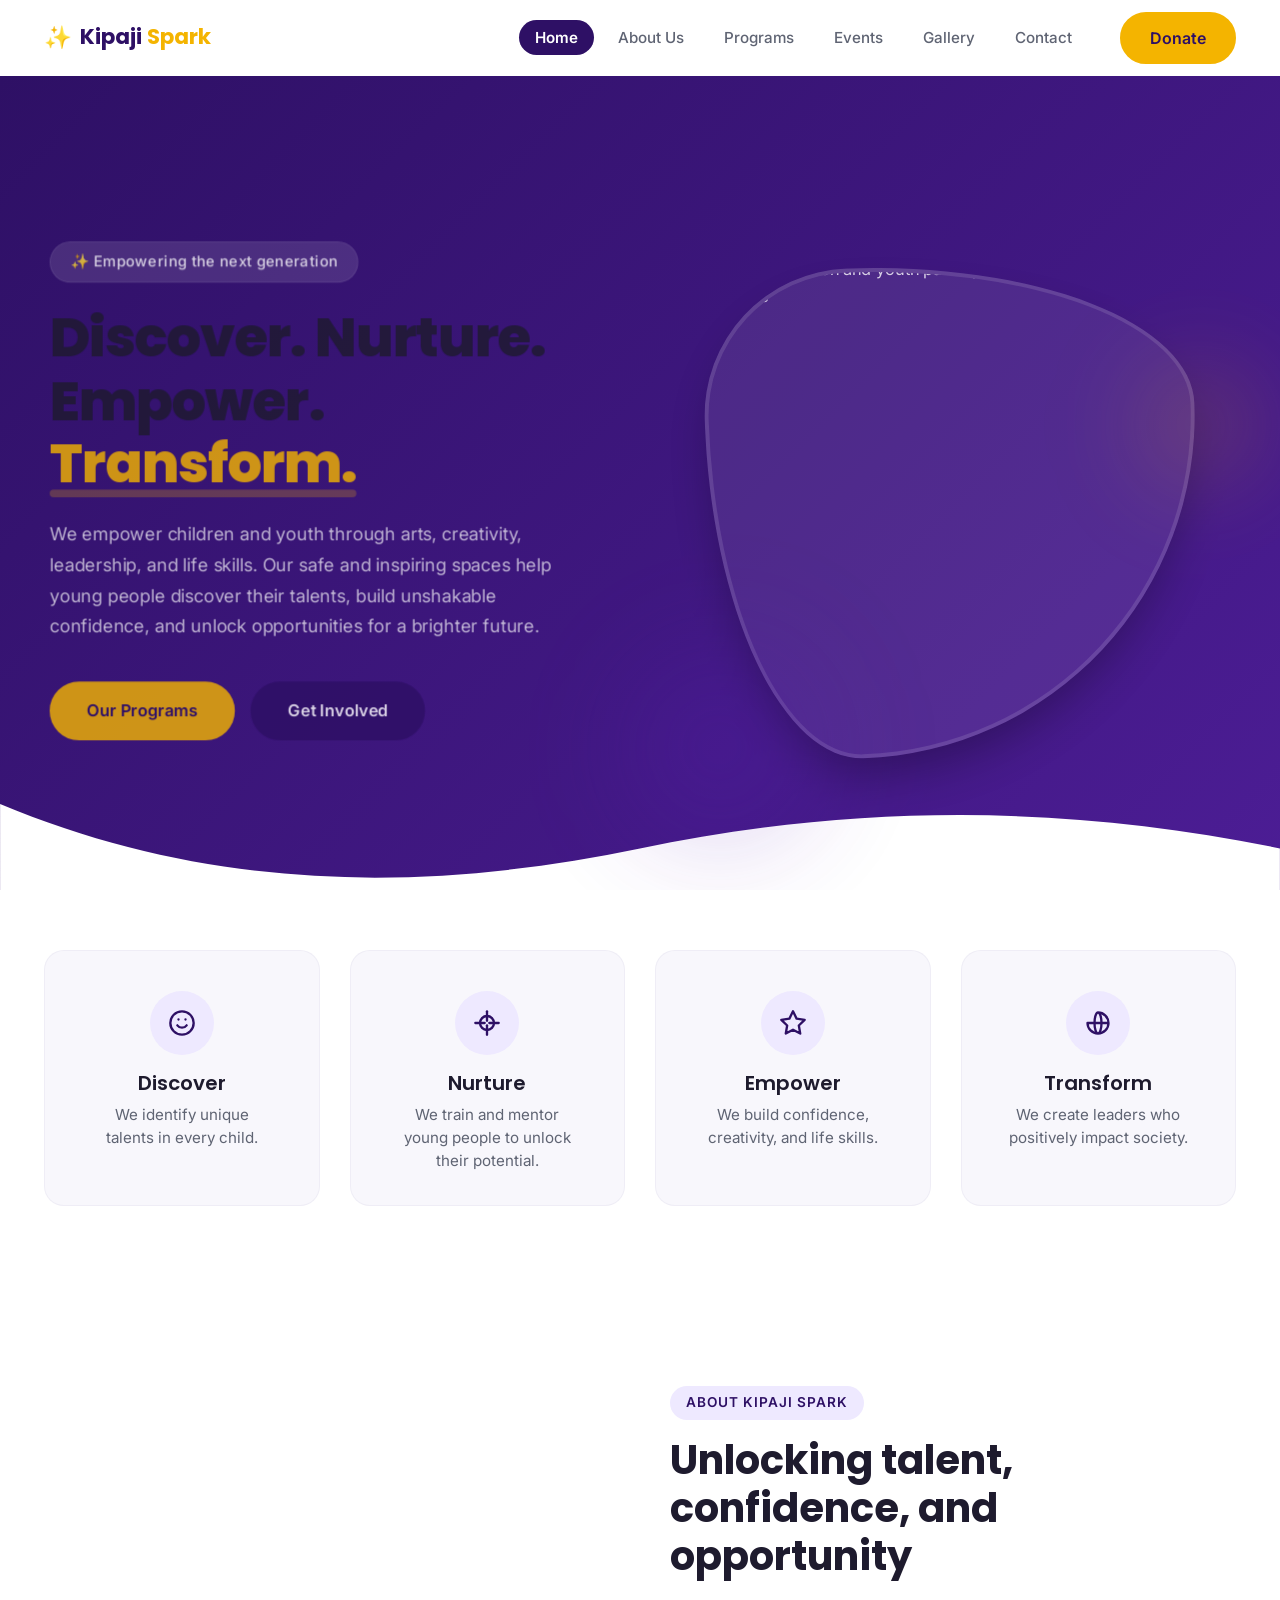
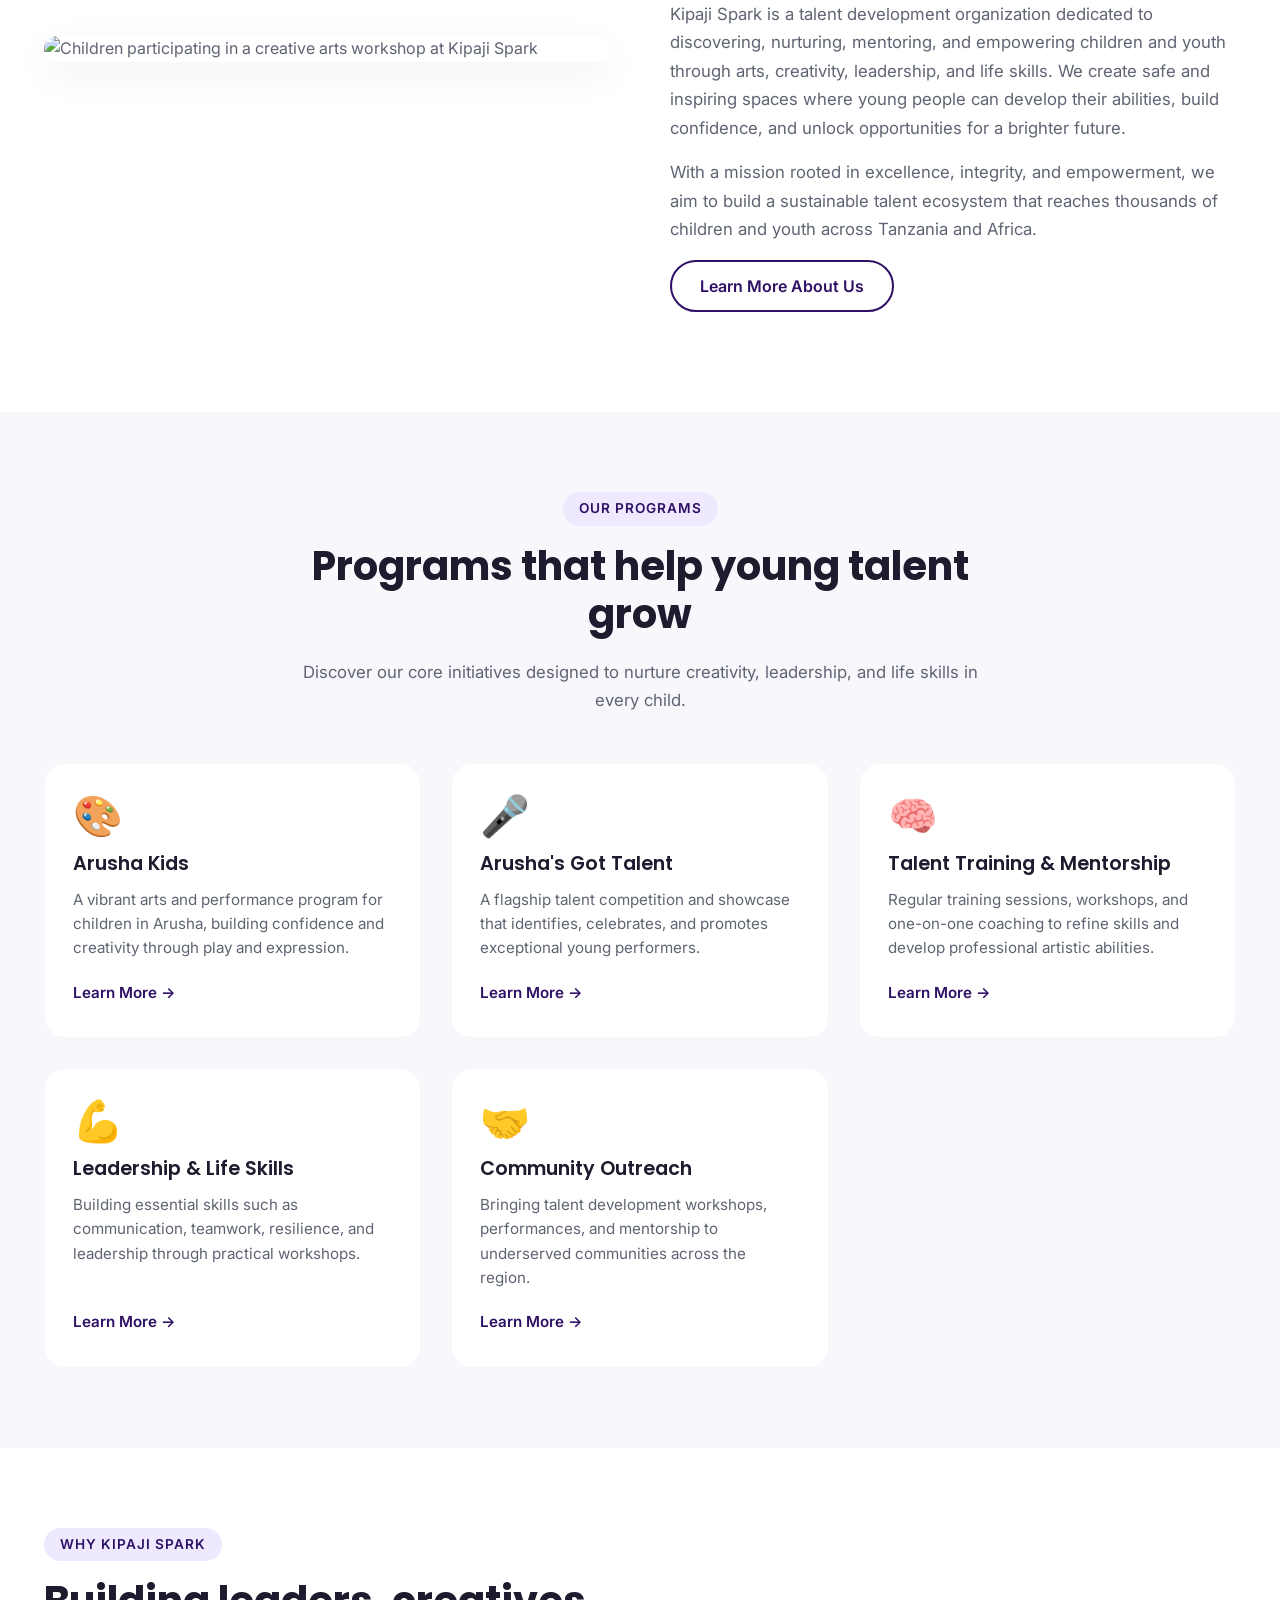
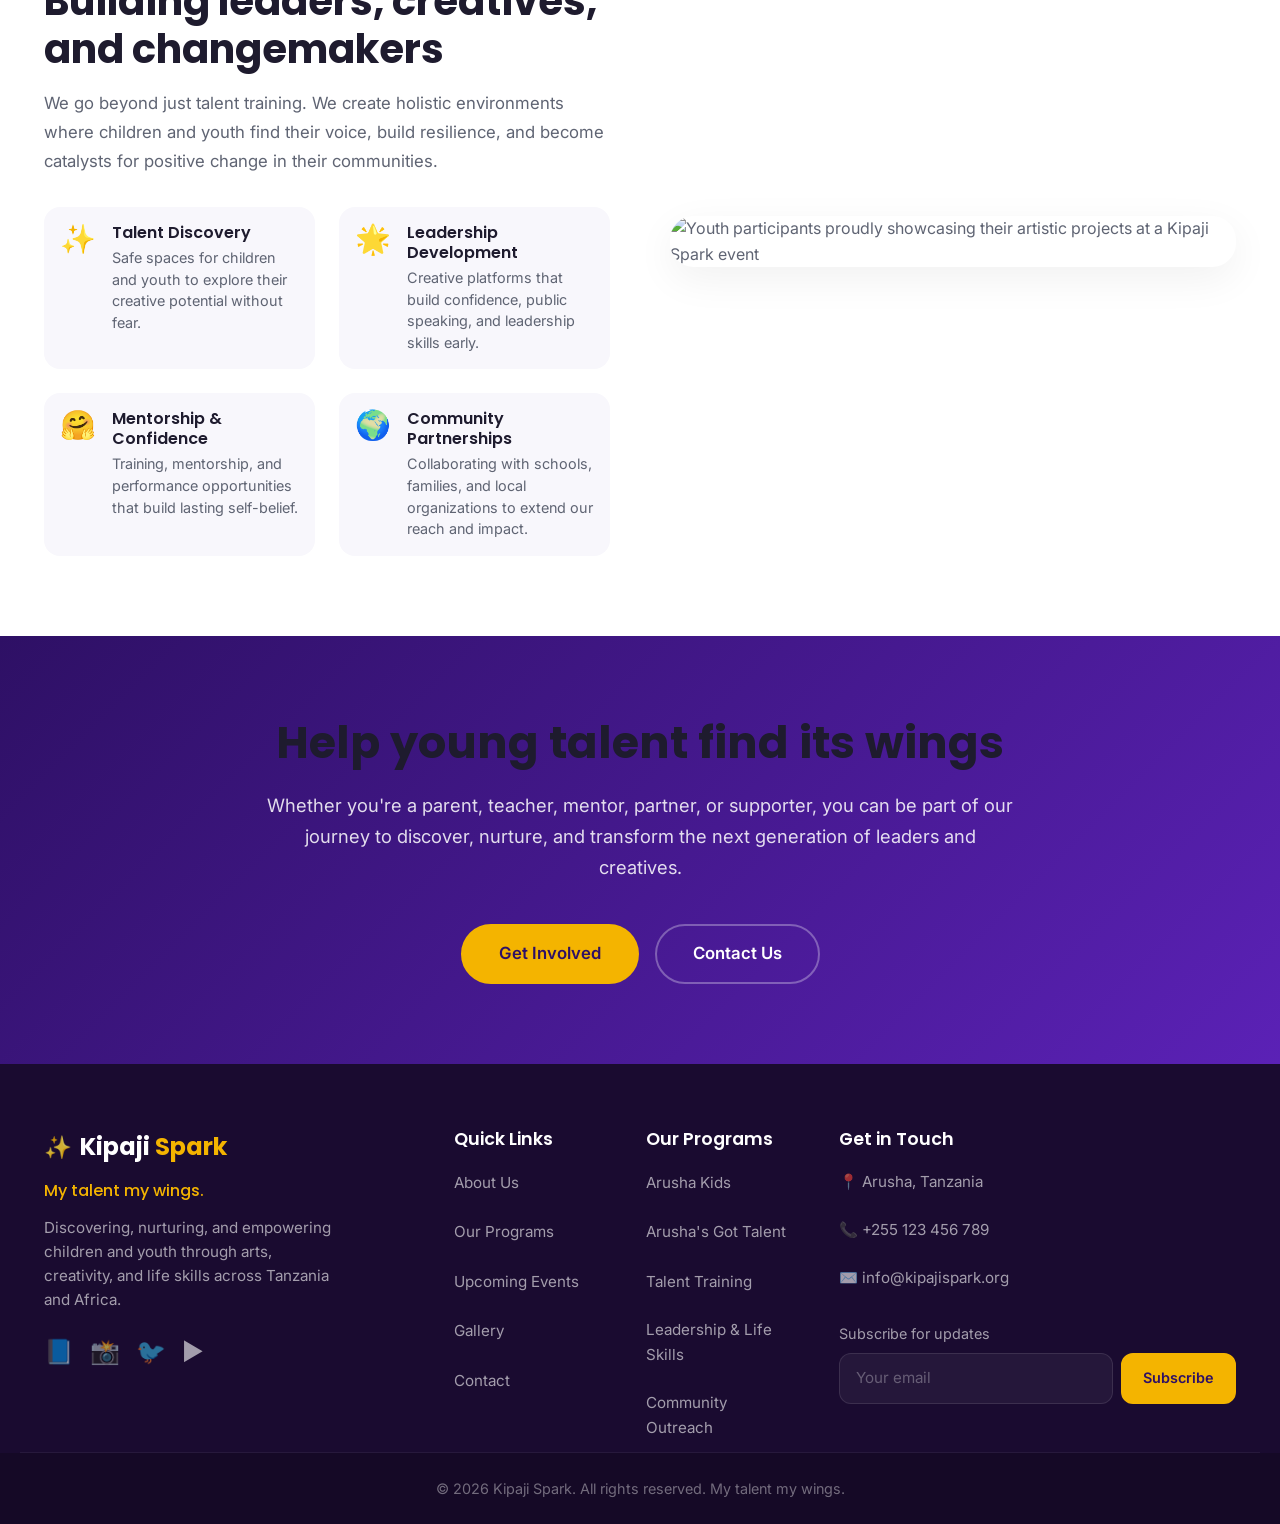
==== index.html @ 262e09f8 "Initial Commit" ====
<!DOCTYPE html>
<html lang="en">
<head>
    <meta charset="UTF-8" />
    <meta name="viewport" content="width=device-width, initial-scale=1.0" />
    <title>Kipaji Spark — Discover. Nurture. Empower. Transform.</title>
    
    <!-- Google Fonts: Poppins & Inter -->
    <link rel="preconnect" href="https://fonts.googleapis.com" />
    <link rel="preconnect" href="https://fonts.gstatic.com" crossorigin />
    <link href="https://fonts.googleapis.com/css2?family=Inter:opsz,wght@14..32,400;14..32,500;14..32,600;14..32,700&family=Poppins:wght@400;500;600;700;800&display=swap" rel="stylesheet" />

    <!-- Main Global Styles -->
    <link rel="stylesheet" href="assets/css/style.css" />
    
    <!-- Page Specific Styles -->
    <link rel="stylesheet" href="assets/css/pages/home.css" />
    
    <!-- Responsive Styles -->
    <link rel="stylesheet" href="assets/css/responsive.css" />
</head>
<body>

    <!-- ============================================ -->
    <!-- A) HEADER / NAVIGATION                        -->
    <!-- ============================================ -->
    <header class="site-header" id="site-header">
        <div class="container header-container">
            <div class="logo-wrapper">
                <a href="index.html" class="logo-link">
                    <!-- Using text fallback with a descriptive class for styling -->
                    <span class="logo-icon">✨</span>
                    <span class="logo-text">Kipaji <span class="logo-highlight">Spark</span></span>
                </a>
            </div>

            <nav class="main-nav" id="main-nav" aria-label="Main Navigation">
                <ul class="nav-list">
                    <li class="nav-item"><a href="index.html" class="nav-link active">Home</a></li>
                    <li class="nav-item"><a href="about.html" class="nav-link">About Us</a></li>
                    <li class="nav-item"><a href="programs.html" class="nav-link">Programs</a></li>
                    <li class="nav-item"><a href="events.html" class="nav-link">Events</a></li>
                    <li class="nav-item"><a href="gallery.html" class="nav-link">Gallery</a></li>
                    <li class="nav-item"><a href="contact.html" class="nav-link">Contact</a></li>
                </ul>
                <a href="donate.html" class="btn btn-primary btn-donate">Donate</a>
            </nav>

            <button class="hamburger-menu" id="hamburger-menu" aria-label="Toggle navigation menu" aria-expanded="false">
                <span></span>
                <span></span>
                <span></span>
            </button>
        </div>
    </header>

    <main>
        <!-- ============================================ -->
        <!-- B) HERO SECTION                                -->
        <!-- ============================================ -->
        <section class="hero-section">
            <div class="container hero-container">
                <div class="hero-content">
                    <span class="hero-eyebrow">✨ Empowering the next generation</span>
                    <h1 class="hero-title">
                        Discover. Nurture. Empower. <span class="text-highlight">Transform.</span>
                    </h1>
                    <p class="hero-description">
                        We empower children and youth through arts, creativity, leadership, and life skills. 
                        Our safe and inspiring spaces help young people discover their talents, build unshakable confidence, 
                        and unlock opportunities for a brighter future.
                    </p>
                    <div class="hero-actions">
                        <a href="programs.html" class="btn btn-primary btn-large">Our Programs</a>
                        <a href="contact.html" class="btn btn-secondary btn-large">Get Involved</a>
                    </div>
                </div>
                <div class="hero-image-wrapper">
                    <div class="hero-image-shape">
                        <!-- Placeholder for hero image -->
                        <img src="assets/images/hero/hero-home.jpg" alt="Smiling children and youth participating in Kipaji Spark talent activities" />
                    </div>
                    <!-- Decorative shapes -->
                    <div class="deco-shape deco-yellow-blob"></div>
                    <div class="deco-shape deco-purple-blob"></div>
                </div>
            </div>
            <!-- Curved white wave bottom -->
            <div class="hero-wave" aria-hidden="true">
                <svg viewBox="0 0 1440 100" fill="none" xmlns="http://www.w3.org/2000/svg">
                    <path d="M0 100V0C240 100 480 100 720 50C960 0 1200 0 1440 50V100H0Z" fill="#FFFFFF" />
                </svg>
            </div>
        </section>

        <!-- ============================================ -->
        <!-- C) VALUES / IMPACT SUMMARY SECTION            -->
        <!-- ============================================ -->
        <section class="values-section">
            <div class="container">
                <div class="values-grid">
                    <div class="value-card">
                        <div class="value-icon-wrapper">
                            <svg class="value-icon" viewBox="0 0 24 24" fill="none" stroke="currentColor" stroke-width="2" stroke-linecap="round" stroke-linejoin="round"><circle cx="12" cy="12" r="10"/><path d="M8 14s1.5 2 4 2 4-2 4-2"/><line x1="9" y1="9" x2="9.01" y2="9"/><line x1="15" y1="9" x2="15.01" y2="9"/></svg>
                        </div>
                        <h3 class="value-title">Discover</h3>
                        <p class="value-desc">We identify unique talents in every child.</p>
                    </div>
                    <div class="value-card">
                        <div class="value-icon-wrapper">
                            <svg class="value-icon" viewBox="0 0 24 24" fill="none" stroke="currentColor" stroke-width="2" stroke-linecap="round" stroke-linejoin="round"><path d="M12 2v8"/><path d="M12 22v-8"/><path d="M2 12h8"/><path d="M22 12h-8"/><circle cx="12" cy="12" r="6"/></svg>
                        </div>
                        <h3 class="value-title">Nurture</h3>
                        <p class="value-desc">We train and mentor young people to unlock their potential.</p>
                    </div>
                    <div class="value-card">
                        <div class="value-icon-wrapper">
                            <svg class="value-icon" viewBox="0 0 24 24" fill="none" stroke="currentColor" stroke-width="2" stroke-linecap="round" stroke-linejoin="round"><polygon points="12 2 15.09 8.26 22 9.27 17 14.14 18.18 21.02 12 17.77 5.82 21.02 7 14.14 2 9.27 8.91 8.26 12 2"/></svg>
                        </div>
                        <h3 class="value-title">Empower</h3>
                        <p class="value-desc">We build confidence, creativity, and life skills.</p>
                    </div>
                    <div class="value-card">
                        <div class="value-icon-wrapper">
                            <svg class="value-icon" viewBox="0 0 24 24" fill="none" stroke="currentColor" stroke-width="2" stroke-linecap="round" stroke-linejoin="round"><path d="M21 12a9 9 0 0 1-9 9m9-9a9 9 0 0 0-9-9m9 9H3m9 9a9 9 0 0 1-9-9m9 9c1.66 0 3-4.03 3-9s-1.34-9-3-9m0 18c-1.66 0-3-4.03-3-9s1.34-9 3-9"/></svg>
                        </div>
                        <h3 class="value-title">Transform</h3>
                        <p class="value-desc">We create leaders who positively impact society.</p>
                    </div>
                </div>
            </div>
        </section>

        <!-- ============================================ -->
        <!-- D) FEATURED INTRO / ABOUT PREVIEW SECTION      -->
        <!-- ============================================ -->
        <section class="about-preview-section">
            <div class="container about-preview-container">
                <div class="about-preview-image">
                    <img src="assets/images/home/about-preview.jpg" alt="Children participating in a creative arts workshop at Kipaji Spark" />
                </div>
                <div class="about-preview-content">
                    <span class="section-eyebrow">About Kipaji Spark</span>
                    <h2 class="section-title">Unlocking talent, confidence, and opportunity</h2>
                    <p class="section-desc">
                        Kipaji Spark is a talent development organization dedicated to discovering, nurturing, mentoring, 
                        and empowering children and youth through arts, creativity, leadership, and life skills. 
                        We create safe and inspiring spaces where young people can develop their abilities, 
                        build confidence, and unlock opportunities for a brighter future.
                    </p>
                    <p class="section-desc">
                        With a mission rooted in excellence, integrity, and empowerment, we aim to build a sustainable 
                        talent ecosystem that reaches thousands of children and youth across Tanzania and Africa.
                    </p>
                    <a href="about.html" class="btn btn-outline">Learn More About Us</a>
                </div>
            </div>
        </section>

        <!-- ============================================ -->
        <!-- E) FEATURED PROGRAMS PREVIEW SECTION          -->
        <!-- ============================================ -->
        <section class="programs-preview-section">
            <div class="container">
                <div class="section-header centered">
                    <span class="section-eyebrow">Our Programs</span>
                    <h2 class="section-title">Programs that help young talent grow</h2>
                    <p class="section-desc">Discover our core initiatives designed to nurture creativity, leadership, and life skills in every child.</p>
                </div>
                <div class="programs-grid">
                    <article class="program-card">
                        <div class="program-card-icon">🎨</div>
                        <h3 class="program-card-title">Arusha Kids</h3>
                        <p class="program-card-desc">A vibrant arts and performance program for children in Arusha, building confidence and creativity through play and expression.</p>
                        <a href="programs.html" class="program-card-link">Learn More →</a>
                    </article>
                    <article class="program-card">
                        <div class="program-card-icon">🎤</div>
                        <h3 class="program-card-title">Arusha's Got Talent</h3>
                        <p class="program-card-desc">A flagship talent competition and showcase that identifies, celebrates, and promotes exceptional young performers.</p>
                        <a href="programs.html" class="program-card-link">Learn More →</a>
                    </article>
                    <article class="program-card">
                        <div class="program-card-icon">🧠</div>
                        <h3 class="program-card-title">Talent Training &amp; Mentorship</h3>
                        <p class="program-card-desc">Regular training sessions, workshops, and one-on-one coaching to refine skills and develop professional artistic abilities.</p>
                        <a href="programs.html" class="program-card-link">Learn More →</a>
                    </article>
                    <article class="program-card">
                        <div class="program-card-icon">💪</div>
                        <h3 class="program-card-title">Leadership &amp; Life Skills</h3>
                        <p class="program-card-desc">Building essential skills such as communication, teamwork, resilience, and leadership through practical workshops.</p>
                        <a href="programs.html" class="program-card-link">Learn More →</a>
                    </article>
                    <article class="program-card">
                        <div class="program-card-icon">🤝</div>
                        <h3 class="program-card-title">Community Outreach</h3>
                        <p class="program-card-desc">Bringing talent development workshops, performances, and mentorship to underserved communities across the region.</p>
                        <a href="programs.html" class="program-card-link">Learn More →</a>
                    </article>
                </div>
            </div>
        </section>

        <!-- ============================================ -->
        <!-- F) WHY KIPAJI SPARK / IMPACT SECTION           -->
        <!-- ============================================ -->
        <section class="impact-section">
            <div class="container impact-container">
                <div class="impact-content">
                    <span class="section-eyebrow">Why Kipaji Spark</span>
                    <h2 class="section-title">Building leaders, creatives, and changemakers</h2>
                    <p class="section-desc">We go beyond just talent training. We create holistic environments where children and youth find their voice, build resilience, and become catalysts for positive change in their communities.</p>
                    
                    <div class="impact-features-grid">
                        <div class="impact-feature">
                            <div class="impact-feature-icon">✨</div>
                            <div>
                                <h4>Talent Discovery</h4>
                                <p>Safe spaces for children and youth to explore their creative potential without fear.</p>
                            </div>
                        </div>
                        <div class="impact-feature">
                            <div class="impact-feature-icon">🌟</div>
                            <div>
                                <h4>Leadership Development</h4>
                                <p>Creative platforms that build confidence, public speaking, and leadership skills early.</p>
                            </div>
                        </div>
                        <div class="impact-feature">
                            <div class="impact-feature-icon">🤗</div>
                            <div>
                                <h4>Mentorship &amp; Confidence</h4>
                                <p>Training, mentorship, and performance opportunities that build lasting self-belief.</p>
                            </div>
                        </div>
                        <div class="impact-feature">
                            <div class="impact-feature-icon">🌍</div>
                            <div>
                                <h4>Community Partnerships</h4>
                                <p>Collaborating with schools, families, and local organizations to extend our reach and impact.</p>
                            </div>
                        </div>
                    </div>
                </div>
                <div class="impact-image-wrapper">
                    <img src="assets/images/home/impact-image.jpg" alt="Youth participants proudly showcasing their artistic projects at a Kipaji Spark event" />
                </div>
            </div>
        </section>

        <!-- ============================================ -->
        <!-- G) CALL-TO-ACTION BANNER SECTION               -->
        <!-- ============================================ -->
        <section class="cta-banner-section">
            <div class="container cta-banner-container">
                <div class="cta-banner-content">
                    <h2 class="cta-banner-title">Help young talent find its wings</h2>
                    <p class="cta-banner-desc">
                        Whether you're a parent, teacher, mentor, partner, or supporter, you can be part of our journey to discover, nurture, and transform the next generation of leaders and creatives.
                    </p>
                    <div class="cta-banner-actions">
                        <a href="contact.html" class="btn btn-primary btn-large">Get Involved</a>
                        <a href="contact.html" class="btn btn-outline-light btn-large">Contact Us</a>
                    </div>
                </div>
            </div>
        </section>

    </main>

    <!-- ============================================ -->
    <!-- H) FOOTER                                     -->
    <!-- ============================================ -->
    <footer class="site-footer">
        <div class="container footer-container">
            <div class="footer-column footer-brand">
                <div class="footer-logo">
                    <span class="logo-icon">✨</span>
                    <span class="logo-text">Kipaji <span class="logo-highlight">Spark</span></span>
                </div>
                <p class="footer-tagline">My talent my wings.</p>
                <p class="footer-desc">Discovering, nurturing, and empowering children and youth through arts, creativity, and life skills across Tanzania and Africa.</p>
                <div class="footer-socials">
                    <a href="#" aria-label="Facebook">📘</a>
                    <a href="#" aria-label="Instagram">📸</a>
                    <a href="#" aria-label="Twitter">🐦</a>
                    <a href="#" aria-label="YouTube">▶️</a>
                </div>
            </div>

            <div class="footer-column">
                <h4 class="footer-heading">Quick Links</h4>
                <ul class="footer-links">
                    <li><a href="about.html">About Us</a></li>
                    <li><a href="programs.html">Our Programs</a></li>
                    <li><a href="events.html">Upcoming Events</a></li>
                    <li><a href="gallery.html">Gallery</a></li>
                    <li><a href="contact.html">Contact</a></li>
                </ul>
            </div>

            <div class="footer-column">
                <h4 class="footer-heading">Our Programs</h4>
                <ul class="footer-links">
                    <li><a href="programs.html">Arusha Kids</a></li>
                    <li><a href="programs.html">Arusha's Got Talent</a></li>
                    <li><a href="programs.html">Talent Training</a></li>
                    <li><a href="programs.html">Leadership &amp; Life Skills</a></li>
                    <li><a href="programs.html">Community Outreach</a></li>
                </ul>
            </div>

            <div class="footer-column">
                <h4 class="footer-heading">Get in Touch</h4>
                <ul class="footer-contact">
                    <li>📍 Arusha, Tanzania</li>
                    <li>📞 +255 123 456 789</li>
                    <li>✉️ info@kipajispark.org</li>
                </ul>
                <div class="footer-newsletter">
                    <label for="newsletter-email">Subscribe for updates</label>
                    <div class="newsletter-form">
                        <input type="email" id="newsletter-email" placeholder="Your email" />
                        <button type="submit" class="btn btn-primary">Subscribe</button>
                    </div>
                </div>
            </div>
        </div>
        <div class="footer-bottom">
            <div class="container">
                <p>&copy; 2026 Kipaji Spark. All rights reserved. My talent my wings.</p>
            </div>
        </div>
    </footer>

    <!-- ============================================ -->
    <!-- JAVASCRIPT                                    -->
    <!-- ============================================ -->
    <script src="assets/js/main.js"></script>
</body>
</html>
---- assets/css/style.css ----
/* ==========================================================
   assets/css/style.css
   Kipaji Spark — Global Design System & Shared Foundation
   ========================================================== */

/* ------------------------------------------------
   1. Reset / Base
   ------------------------------------------------ */
*,
*::before,
*::after {
    box-sizing: border-box;
    margin: 0;
    padding: 0;
}

html {
    scroll-behavior: smooth;
    -webkit-text-size-adjust: 100%;
}

body {
    font-family: 'Inter', -apple-system, BlinkMacSystemFont, 'Segoe UI', Roboto, sans-serif;
    color: #5F6473;
    background-color: #FFFFFF;
    line-height: 1.6;
    overflow-x: hidden;
    -webkit-font-smoothing: antialiased;
    -moz-osx-font-smoothing: grayscale;
}

img {
    max-width: 100%;
    height: auto;
    display: block;
}

a {
    color: #2E1065;
    text-decoration: none;
    transition: color 0.3s ease;
}

ul,
ol {
    list-style: none;
    padding: 0;
    margin: 0;
}

button {
    font-family: inherit;
    cursor: pointer;
    border: none;
    background: none;
    font-size: inherit;
    padding: 0;
    margin: 0;
}

input,
textarea,
select,
button {
    font-family: inherit;
    font-size: inherit;
    line-height: inherit;
}

/* ------------------------------------------------
   2. Root Variables (Color System)
   ------------------------------------------------ */
:root {
    /* Brand Colors */
    --color-primary: #2E1065;
    --color-secondary: #5B21B6;
    --color-dark-purple: #1F0B46;
    --color-gold: #F4B400;
    --color-gold-bright: #F5B301;
    --color-white: #FFFFFF;
    --color-off-white: #F8F7FC;
    --color-soft-lavender: #EEE9FF;
    --color-border-light: #E9E3F7;

    /* Typography Colors */
    --color-heading: #1E1B2E;
    --color-body: #5F6473;
    --color-muted: #8A8FA3;

    /* Shadows */
    --shadow-sm: 0 2px 8px rgba(46, 16, 101, 0.04);
    --shadow-md: 0 6px 20px rgba(46, 16, 101, 0.06);
    --shadow-lg: 0 12px 40px rgba(46, 16, 101, 0.10);

    /* Border Radius */
    --radius-sm: 8px;
    --radius-md: 12px;
    --radius-lg: 20px;
    --radius-pill: 50px;

    /* Transitions */
    --transition-fast: 0.2s ease;
    --transition-base: 0.3s ease;
    --transition-slow: 0.4s ease;

    /* Spacing & Layout */
    --container-max: 1240px;
    --container-padding: 24px;
    --section-padding: 80px;
    --header-height: 76px;
    --header-height-scrolled: 64px;
}

/* ------------------------------------------------
   3. Typography
   ------------------------------------------------ */
h1,
h2,
h3,
h4,
h5,
h6 {
    font-family: 'Poppins', -apple-system, BlinkMacSystemFont, sans-serif;
    color: var(--color-heading);
    font-weight: 600;
    line-height: 1.25;
    margin-bottom: 0.5em;
}

h1 {
    font-size: clamp(2.5rem, 5vw, 3.5rem);
    font-weight: 700;
    letter-spacing: -0.02em;
}

h2 {
    font-size: clamp(2rem, 3.5vw, 2.75rem);
    font-weight: 700;
}

h3 {
    font-size: clamp(1.25rem, 2vw, 1.5rem);
    font-weight: 600;
}

h4 {
    font-size: 1.15rem;
    font-weight: 600;
}

h5 {
    font-size: 1rem;
    font-weight: 600;
}

h6 {
    font-size: 0.9rem;
    font-weight: 600;
    text-transform: uppercase;
    letter-spacing: 1px;
}

p {
    margin-bottom: 1rem;
    color: var(--color-body);
}

small,
.text-small {
    font-size: 0.875rem;
    color: var(--color-muted);
}

/* ------------------------------------------------
   4. Layout Utilities
   ------------------------------------------------ */
.container {
    max-width: var(--container-max);
    margin: 0 auto;
    padding: 0 var(--container-padding);
}

.section {
    padding: var(--section-padding) 0;
}

.section-sm {
    padding: calc(var(--section-padding) / 2) 0;
}

.section-lg {
    padding: calc(var(--section-padding) * 1.5) 0;
}

/* Grid System */
.grid {
    display: grid;
    gap: 30px;
}

.grid-2 {
    display: grid;
    grid-template-columns: repeat(2, 1fr);
    gap: 40px;
}

.grid-3 {
    display: grid;
    grid-template-columns: repeat(3, 1fr);
    gap: 30px;
}

.grid-4 {
    display: grid;
    grid-template-columns: repeat(4, 1fr);
    gap: 24px;
}

.flex-center {
    display: flex;
    align-items: center;
    justify-content: center;
}

.flex-between {
    display: flex;
    align-items: center;
    justify-content: space-between;
}

/* Text Alignment */
.text-center {
    text-align: center;
}

.text-left {
    text-align: left;
}

.text-white {
    color: var(--color-white) !important;
}

.text-gold {
    color: var(--color-gold) !important;
}

/* Background Utilities */
.bg-light {
    background-color: var(--color-off-white);
}

.bg-dark {
    background-color: var(--color-dark-purple);
}

.bg-lavender {
    background-color: var(--color-soft-lavender);
}

/* Spacing Utilities */
.mb-0 {
    margin-bottom: 0 !important;
}
.mb-1 {
    margin-bottom: 0.5rem !important;
}
.mb-2 {
    margin-bottom: 1rem !important;
}
.mb-3 {
    margin-bottom: 1.5rem !important;
}
.mb-4 {
    margin-bottom: 2rem !important;
}
.mb-5 {
    margin-bottom: 3rem !important;
}
.mt-0 {
    margin-top: 0 !important;
}
.mt-2 {
    margin-top: 1rem !important;
}
.mt-4 {
    margin-top: 2rem !important;
}

/* Borders & Shadows */
.rounded-lg {
    border-radius: var(--radius-lg);
}
.rounded-pill {
    border-radius: var(--radius-pill);
}
.shadow-sm {
    box-shadow: var(--shadow-sm);
}
.shadow-md {
    box-shadow: var(--shadow-md);
}
.shadow-lg {
    box-shadow: var(--shadow-lg);
}

/* Hide / Accessibility */
.hidden {
    display: none !important;
}
.visually-hidden {
    position: absolute;
    width: 1px;
    height: 1px;
    padding: 0;
    margin: -1px;
    overflow: hidden;
    clip: rect(0, 0, 0, 0);
    white-space: nowrap;
    border: 0;
}

/* ------------------------------------------------
   5. Section Headers (Reusable)
   ------------------------------------------------ */
.section-header {
    margin-bottom: 48px;
}

.section-header.centered {
    text-align: center;
    max-width: 720px;
    margin-left: auto;
    margin-right: auto;
}

.section-label {
    display: inline-block;
    font-family: 'Inter', sans-serif;
    font-weight: 600;
    font-size: 0.85rem;
    text-transform: uppercase;
    letter-spacing: 1px;
    color: var(--color-primary);
    background: var(--color-soft-lavender);
    padding: 6px 16px;
    border-radius: var(--radius-pill);
    margin-bottom: 16px;
}

.section-title {
    font-size: clamp(2rem, 3.5vw, 2.75rem);
    font-weight: 700;
    margin-bottom: 16px;
}

.section-subtitle {
    font-size: 1.1rem;
    line-height: 1.7;
    color: var(--color-body);
    max-width: 600px;
    margin-bottom: 0;
}

.section-header.centered .section-subtitle {
    margin-left: auto;
    margin-right: auto;
}

/* ------------------------------------------------
   6. Buttons
   ------------------------------------------------ */
.btn {
    display: inline-flex;
    align-items: center;
    justify-content: center;
    gap: 8px;
    padding: 14px 28px;
    border-radius: var(--radius-pill);
    font-family: 'Inter', sans-serif;
    font-weight: 600;
    font-size: 1rem;
    line-height: 1;
    text-align: center;
    transition: all var(--transition-base);
    border: 2px solid transparent;
    min-height: 52px;
    text-decoration: none;
}

.btn:focus-visible {
    outline: 3px solid var(--color-primary);
    outline-offset: 2px;
}

.btn-primary {
    background: var(--color-gold);
    color: var(--color-primary);
    border-color: var(--color-gold);
}

.btn-primary:hover {
    background: var(--color-gold-bright);
    border-color: var(--color-gold-bright);
    transform: translateY(-2px);
    box-shadow: 0 8px 24px rgba(244, 180, 0, 0.3);
}

.btn-secondary {
    background: var(--color-primary);
    color: var(--color-white);
    border-color: var(--color-primary);
}

.btn-secondary:hover {
    background: var(--color-secondary);
    border-color: var(--color-secondary);
    transform: translateY(-2px);
    box-shadow: 0 8px 24px rgba(46, 16, 101, 0.25);
}

.btn-outline {
    background: transparent;
    color: var(--color-primary);
    border-color: var(--color-primary);
}

.btn-outline:hover {
    background: var(--color-primary);
    color: var(--color-white);
    transform: translateY(-2px);
    box-shadow: 0 8px 24px rgba(46, 16, 101, 0.15);
}

.btn-light {
    background: var(--color-white);
    color: var(--color-primary);
    border-color: var(--color-white);
}

.btn-light:hover {
    background: var(--color-off-white);
    border-color: var(--color-off-white);
    transform: translateY(-2px);
}

.btn-outline-light {
    background: transparent;
    color: var(--color-white);
    border-color: rgba(255, 255, 255, 0.3);
}

.btn-outline-light:hover {
    background: rgba(255, 255, 255, 0.08);
    border-color: var(--color-white);
    transform: translateY(-2px);
}

.btn-large {
    padding: 18px 36px;
    font-size: 1.05rem;
    min-height: 60px;
}

.btn-sm {
    padding: 10px 20px;
    font-size: 0.9rem;
    min-height: 40px;
}

.btn-block {
    width: 100%;
    justify-content: center;
}

/* ------------------------------------------------
   7. Shared Card System
   ------------------------------------------------ */
.card {
    background: var(--color-white);
    border-radius: var(--radius-lg);
    padding: 32px 28px;
    box-shadow: var(--shadow-sm);
    border: 1px solid rgba(46, 16, 101, 0.04);
    transition: all var(--transition-base);
}

.card:hover {
    transform: translateY(-6px);
    box-shadow: var(--shadow-lg);
}

.card-title {
    font-family: 'Poppins', sans-serif;
    font-weight: 600;
    font-size: 1.2rem;
    color: var(--color-heading);
    margin-bottom: 12px;
}

.card-text {
    font-size: 0.95rem;
    line-height: 1.6;
    color: var(--color-body);
    margin-bottom: 0;
}

/* ------------------------------------------------
   8. Header / Navigation System
   ------------------------------------------------ */
.site-header {
    position: sticky;
    top: 0;
    z-index: 1000;
    background: rgba(255, 255, 255, 0.92);
    backdrop-filter: blur(12px);
    -webkit-backdrop-filter: blur(12px);
    border-bottom: 1px solid transparent;
    height: var(--header-height);
    transition: height var(--transition-base), box-shadow var(--transition-base), background var(--transition-base);
}

.site-header.scrolled {
    height: var(--header-height-scrolled);
    box-shadow: var(--shadow-sm);
    border-bottom-color: var(--color-border-light);
    background: rgba(255, 255, 255, 0.98);
}

.header-container {
    display: flex;
    align-items: center;
    justify-content: space-between;
    height: 100%;
    max-width: var(--container-max);
    margin: 0 auto;
    padding: 0 var(--container-padding);
}

/* Logo */
.logo-wrapper .logo-link {
    display: flex;
    align-items: center;
    gap: 8px;
    text-decoration: none;
}

.logo-icon {
    font-size: 1.4rem;
    line-height: 1;
}

.logo-text {
    font-family: 'Poppins', sans-serif;
    font-weight: 700;
    font-size: 1.35rem;
    color: var(--color-primary);
}

.logo-highlight {
    color: var(--color-gold);
}

/* Navigation */
.main-nav {
    display: flex;
    align-items: center;
    gap: 32px;
}

.nav-list {
    display: flex;
    align-items: center;
    gap: 8px;
}

.nav-link {
    padding: 8px 16px;
    font-family: 'Inter', sans-serif;
    font-weight: 500;
    font-size: 0.95rem;
    color: var(--color-body);
    border-radius: var(--radius-pill);
    transition: all var(--transition-fast);
    text-decoration: none;
}

.nav-link:hover {
    color: var(--color-primary);
    background: var(--color-soft-lavender);
}

.nav-link.active {
    color: var(--color-white);
    background: var(--color-primary);
    font-weight: 600;
}

/* Hamburger Menu */
.hamburger-menu {
    display: none;
    flex-direction: column;
    gap: 5px;
    padding: 8px;
    background: transparent;
    border: none;
    cursor: pointer;
    z-index: 1001;
}

.hamburger-menu span {
    display: block;
    width: 24px;
    height: 3px;
    background: var(--color-heading);
    border-radius: 2px;
    transition: all var(--transition-base);
    transform-origin: center;
}

.hamburger-menu.open span:nth-child(1) {
    transform: rotate(45deg) translate(5px, 6px);
}
.hamburger-menu.open span:nth-child(2) {
    opacity: 0;
    transform: scaleX(0);
}
.hamburger-menu.open span:nth-child(3) {
    transform: rotate(-45deg) translate(5px, -6px);
}

/* ------------------------------------------------
   9. Hero Support (Shared)
   ------------------------------------------------ */
.page-hero {
    padding: 60px 0;
    background: var(--color-off-white);
    border-bottom: 1px solid var(--color-border-light);
}

.page-hero .section-title {
    margin-bottom: 12px;
}
.page-hero .section-subtitle {
    max-width: 600px;
    margin-bottom: 0;
}

/* ------------------------------------------------
   10. CTA Banner (Shared)
   ------------------------------------------------ */
.cta-banner {
    background: linear-gradient(135deg, var(--color-primary) 0%, var(--color-secondary) 100%);
    padding: 80px 0;
    text-align: center;
    color: var(--color-white);
}

.cta-banner .cta-title {
    font-family: 'Poppins', sans-serif;
    font-weight: 700;
    font-size: clamp(2rem, 3.5vw, 2.75rem);
    color: var(--color-white);
    margin-bottom: 16px;
}

.cta-banner .cta-desc {
    font-size: 1.15rem;
    line-height: 1.7;
    color: rgba(255, 255, 255, 0.85);
    max-width: 640px;
    margin: 0 auto 32px;
}

.cta-banner .cta-actions {
    display: flex;
    gap: 16px;
    justify-content: center;
    flex-wrap: wrap;
}

/* ------------------------------------------------
   11. Forms
   ------------------------------------------------ */
.form-group {
    margin-bottom: 20px;
}

.form-label {
    display: block;
    font-weight: 500;
    font-size: 0.95rem;
    color: var(--color-heading);
    margin-bottom: 6px;
}

.form-control {
    display: block;
    width: 100%;
    padding: 14px 18px;
    font-size: 1rem;
    line-height: 1.5;
    color: var(--color-heading);
    background: var(--color-white);
    border: 1px solid var(--color-border-light);
    border-radius: var(--radius-md);
    transition: border-color var(--transition-base), box-shadow var(--transition-base);
    outline: none;
}

.form-control:focus {
    border-color: var(--color-primary);
    box-shadow: 0 0 0 4px rgba(46, 16, 101, 0.1);
}

.form-control::placeholder {
    color: var(--color-muted);
}

textarea.form-control {
    resize: vertical;
    min-height: 120px;
}

/* ------------------------------------------------
   12. Footer
   ------------------------------------------------ */
.site-footer {
    background: var(--color-dark-purple);
    color: rgba(255, 255, 255, 0.7);
    padding-top: 64px;
}

.footer-grid {
    display: grid;
    grid-template-columns: 2fr 1fr 1fr 1.5fr;
    gap: 48px;
    padding-bottom: 48px;
    border-bottom: 1px solid rgba(255, 255, 255, 0.06);
}

/* Footer Brand */
.footer-brand .footer-logo {
    display: flex;
    align-items: center;
    gap: 8px;
    margin-bottom: 12px;
}

.footer-brand .logo-text {
    font-family: 'Poppins', sans-serif;
    font-weight: 700;
    font-size: 1.5rem;
    color: var(--color-white);
}

.footer-brand .logo-highlight {
    color: var(--color-gold);
}

.footer-tagline {
    font-family: 'Poppins', sans-serif;
    font-weight: 500;
    font-size: 1rem;
    color: var(--color-gold);
    margin-bottom: 12px;
}

.footer-desc {
    font-size: 0.95rem;
    line-height: 1.6;
    color: rgba(255, 255, 255, 0.6);
    margin-bottom: 20px;
    max-width: 320px;
}

/* Footer Socials */
.footer-socials {
    display: flex;
    gap: 16px;
}

.footer-socials a {
    color: rgba(255, 255, 255, 0.5);
    font-size: 1.4rem;
    transition: color var(--transition-base), transform var(--transition-base);
    text-decoration: none;
    display: inline-block;
}

.footer-socials a:hover {
    color: var(--color-gold);
    transform: translateY(-3px);
}

/* Footer Columns */
.footer-heading {
    font-family: 'Poppins', sans-serif;
    font-weight: 600;
    font-size: 1.1rem;
    color: var(--color-white);
    margin-bottom: 20px;
}

.footer-links,
.footer-contact {
    display: flex;
    flex-direction: column;
    gap: 12px;
}

.footer-links a,
.footer-contact li {
    color: rgba(255, 255, 255, 0.6);
    font-size: 0.95rem;
    transition: color var(--transition-base), transform var(--transition-base);
    text-decoration: none;
    display: inline-block;
}

.footer-links a:hover {
    color: var(--color-gold);
    transform: translateX(4px);
}

/* Footer Newsletter */
.footer-newsletter {
    margin-top: 20px;
}

.footer-newsletter label {
    display: block;
    font-size: 0.9rem;
    color: rgba(255, 255, 255, 0.6);
    margin-bottom: 8px;
}

.newsletter-form {
    display: flex;
    gap: 8px;
}

.newsletter-form input {
    flex: 1;
    padding: 12px 16px;
    border: 1px solid rgba(255, 255, 255, 0.1);
    border-radius: var(--radius-md);
    background: rgba(255, 255, 255, 0.05);
    color: var(--color-white);
    font-size: 0.95rem;
    outline: none;
    transition: border-color var(--transition-base);
}

.newsletter-form input:focus {
    border-color: var(--color-gold);
}
.newsletter-form input::placeholder {
    color: rgba(255, 255, 255, 0.3);
}

.newsletter-form .btn {
    padding: 12px 20px;
    font-size: 0.9rem;
    border-radius: var(--radius-md);
    white-space: nowrap;
    min-height: 48px;
}

/* Footer Bottom */
.footer-bottom {
    background: rgba(0, 0, 0, 0.25);
    padding: 24px 0;
    text-align: center;
}

.footer-bottom p {
    font-size: 0.9rem;
    color: rgba(255, 255, 255, 0.35);
    margin: 0;
}

/* ------------------------------------------------
   13. Motion & Reveal Animations
   ------------------------------------------------ */
.reveal {
    opacity: 0;
    transform: translateY(30px);
    transition: opacity 0.8s cubic-bezier(0.22, 1, 0.36, 1), transform 0.8s cubic-bezier(0.22, 1, 0.36, 1);
}

.reveal.is-visible {
    opacity: 1;
    transform: translateY(0);
}

.reveal-delay-1 {
    transition-delay: 0.1s;
}
.reveal-delay-2 {
    transition-delay: 0.2s;
}
.reveal-delay-3 {
    transition-delay: 0.3s;
}
.reveal-delay-4 {
    transition-delay: 0.4s;
}

/* Reduce motion preference */
@media (prefers-reduced-motion: reduce) {
    *,
    *::before,
    *::after {
        animation-duration: 0.01ms !important;
        animation-iteration-count: 1 !important;
        transition-duration: 0.01ms !important;
        scroll-behavior: auto !important;
    }
    .reveal {
        opacity: 1;
        transform: none;
    }
}
---- assets/css/pages/home.css ----
/* ==========================================================
   assets/css/pages/home.css
   Kipaji Spark — Home Page Specific Styles
   ========================================================== */

/* ------------------------------------------------
   B) HERO SECTION
   ------------------------------------------------ */
.hero-section {
    position: relative;
    background: linear-gradient(135deg, #2E1065 0%, #4C1D95 100%);
    padding: 100px 0 0 0; /* Bottom padding handled by wave */
    overflow: hidden;
    color: #FFFFFF;
    margin-top: 0;
}

.hero-container {
    display: grid;
    grid-template-columns: 1fr 1fr;
    gap: 60px;
    align-items: center;
    padding-bottom: 40px;
}

.hero-content {
    padding: 40px 0 80px 0;
    position: relative;
    z-index: 2;
}

.hero-eyebrow {
    display: inline-block;
    background: rgba(255, 255, 255, 0.15);
    backdrop-filter: blur(4px);
    padding: 8px 20px;
    border-radius: 50px;
    font-family: 'Inter', sans-serif;
    font-weight: 500;
    font-size: 0.95rem;
    letter-spacing: 0.5px;
    margin-bottom: 24px;
    border: 1px solid rgba(255, 255, 255, 0.1);
}

.hero-title {
    font-family: 'Poppins', sans-serif;
    font-weight: 800;
    font-size: 3.5rem;
    line-height: 1.15;
    margin-bottom: 24px;
    letter-spacing: -0.02em;
}

.text-highlight {
    color: #F4B400;
    position: relative;
}

.text-highlight::after {
    content: '';
    position: absolute;
    bottom: 5px;
    left: 0;
    width: 100%;
    height: 8px;
    background: rgba(244, 180, 0, 0.3);
    border-radius: 4px;
    z-index: -1;
}

.hero-description {
    font-family: 'Inter', sans-serif;
    font-weight: 400;
    font-size: 1.15rem;
    line-height: 1.7;
    color: rgba(255, 255, 255, 0.85);
    max-width: 520px;
    margin-bottom: 40px;
}

.hero-actions {
    display: flex;
    gap: 16px;
    flex-wrap: wrap;
}

.hero-image-wrapper {
    position: relative;
    display: flex;
    justify-content: center;
    align-items: center;
    padding: 40px 0;
    z-index: 1;
}

.hero-image-shape {
    width: 100%;
    max-width: 500px;
    aspect-ratio: 1 / 1;
    border-radius: 30% 70% 70% 30% / 30% 30% 70% 70%;
    background: rgba(255, 255, 255, 0.1);
    overflow: hidden;
    box-shadow: 0 25px 50px -12px rgba(0, 0, 0, 0.4);
    border: 4px solid rgba(255, 255, 255, 0.15);
    position: relative;
    transform: rotate(-2deg);
}

.hero-image-shape img {
    width: 100%;
    height: 100%;
    object-fit: cover;
    display: block;
    transform: rotate(2deg) scale(1.05);
    transition: transform 0.6s ease;
}

.hero-image-shape:hover img {
    transform: rotate(2deg) scale(1.08);
}

/* Decorative Shapes */
.deco-shape {
    position: absolute;
    border-radius: 50%;
    pointer-events: none;
    z-index: 0;
}

.deco-yellow-blob {
    width: 180px;
    height: 180px;
    background: radial-gradient(circle, rgba(244, 180, 0, 0.25) 0%, transparent 70%);
    top: 20%;
    right: -60px;
    filter: blur(40px);
}

.deco-purple-blob {
    width: 250px;
    height: 250px;
    background: radial-gradient(circle, rgba(91, 33, 182, 0.4) 0%, transparent 70%);
    bottom: -80px;
    left: -80px;
    filter: blur(50px);
}

/* Curved White Wave */
.hero-wave {
    position: relative;
    width: 100%;
    line-height: 0;
    margin-top: -1px; /* Prevent gap */
}

.hero-wave svg {
    width: 100%;
    height: auto;
    display: block;
}

/* ------------------------------------------------
   C) VALUES / IMPACT SUMMARY SECTION
   ------------------------------------------------ */
.values-section {
    background-color: #FFFFFF;
    padding: 60px 0 80px 0;
    margin-top: -2px; /* Pull up to close any gap from wave */
    position: relative;
    z-index: 2;
}

.values-grid {
    display: grid;
    grid-template-columns: repeat(4, 1fr);
    gap: 30px;
}

.value-card {
    background: #F8F7FC;
    padding: 40px 24px 32px;
    border-radius: 20px;
    text-align: center;
    transition: transform 0.3s ease, box-shadow 0.3s ease;
    border: 1px solid rgba(46, 16, 101, 0.04);
}

.value-card:hover {
    transform: translateY(-8px);
    box-shadow: 0 15px 35px rgba(46, 16, 101, 0.08);
    background: #FFFFFF;
}

.value-icon-wrapper {
    width: 64px;
    height: 64px;
    margin: 0 auto 16px;
    background: #EEE9FF;
    border-radius: 50%;
    display: flex;
    align-items: center;
    justify-content: center;
    color: #2E1065;
    transition: background 0.3s ease, color 0.3s ease;
}

.value-card:hover .value-icon-wrapper {
    background: #2E1065;
    color: #FFFFFF;
}

.value-icon {
    width: 28px;
    height: 28px;
}

.value-title {
    font-family: 'Poppins', sans-serif;
    font-weight: 600;
    font-size: 1.25rem;
    color: #1E1B2E;
    margin-bottom: 8px;
}

.value-desc {
    font-family: 'Inter', sans-serif;
    font-size: 0.95rem;
    color: #5F6473;
    line-height: 1.5;
    max-width: 180px;
    margin: 0 auto;
}

/* ------------------------------------------------
   D) FEATURED INTRO / ABOUT PREVIEW SECTION
   ------------------------------------------------ */
.about-preview-section {
    padding: 80px 0;
    background: #FFFFFF;
}

.about-preview-container {
    display: grid;
    grid-template-columns: 1fr 1fr;
    gap: 60px;
    align-items: center;
}

.about-preview-image img {
    width: 100%;
    height: auto;
    border-radius: 24px;
    box-shadow: 0 12px 40px rgba(0, 0, 0, 0.06);
    transition: transform 0.4s ease;
}

.about-preview-image img:hover {
    transform: scale(1.01);
}

.about-preview-content {
    padding: 20px 0;
}

.section-eyebrow {
    display: inline-block;
    font-family: 'Inter', sans-serif;
    font-weight: 600;
    font-size: 0.85rem;
    text-transform: uppercase;
    letter-spacing: 1px;
    color: #2E1065;
    background: #EEE9FF;
    padding: 6px 16px;
    border-radius: 50px;
    margin-bottom: 16px;
}

.section-title {
    font-family: 'Poppins', sans-serif;
    font-weight: 700;
    font-size: 2.5rem;
    line-height: 1.2;
    color: #1E1B2E;
    margin-bottom: 20px;
}

.section-desc {
    font-family: 'Inter', sans-serif;
    font-size: 1.05rem;
    line-height: 1.7;
    color: #5F6473;
    margin-bottom: 16px;
}

/* ------------------------------------------------
   E) FEATURED PROGRAMS PREVIEW SECTION
   ------------------------------------------------ */
.programs-preview-section {
    padding: 80px 0;
    background: #F8F7FC;
}

.section-header.centered {
    text-align: center;
    max-width: 700px;
    margin: 0 auto 48px;
}

.section-header.centered .section-desc {
    margin-bottom: 0;
}

.programs-grid {
    display: grid;
    grid-template-columns: repeat(3, 1fr);
    gap: 30px;
}

.program-card {
    background: #FFFFFF;
    padding: 32px 28px;
    border-radius: 20px;
    text-align: left;
    border: 1px solid rgba(46, 16, 101, 0.04);
    transition: transform 0.3s ease, box-shadow 0.3s ease;
    display: flex;
    flex-direction: column;
}

.program-card:hover {
    transform: translateY(-6px);
    box-shadow: 0 15px 35px rgba(46, 16, 101, 0.07);
}

.program-card-icon {
    font-size: 2.5rem;
    margin-bottom: 16px;
    line-height: 1;
}

.program-card-title {
    font-family: 'Poppins', sans-serif;
    font-weight: 600;
    font-size: 1.2rem;
    color: #1E1B2E;
    margin-bottom: 12px;
}

.program-card-desc {
    font-family: 'Inter', sans-serif;
    font-size: 0.95rem;
    line-height: 1.6;
    color: #5F6473;
    margin-bottom: 20px;
    flex-grow: 1;
}

.program-card-link {
    display: inline-block;
    font-family: 'Inter', sans-serif;
    font-weight: 600;
    font-size: 0.95rem;
    color: #2E1065;
    text-decoration: none;
    transition: color 0.3s ease, transform 0.3s ease;
}

.program-card-link:hover {
    color: #F4B400;
    transform: translateX(4px);
}

/* ------------------------------------------------
   F) WHY KIPAJI SPARK / IMPACT SECTION
   ------------------------------------------------ */
.impact-section {
    padding: 80px 0;
    background: #FFFFFF;
}

.impact-container {
    display: grid;
    grid-template-columns: 1fr 1fr;
    gap: 60px;
    align-items: center;
}

.impact-content .section-title {
    margin-bottom: 16px;
}

.impact-features-grid {
    display: grid;
    grid-template-columns: 1fr 1fr;
    gap: 24px;
    margin-top: 32px;
}

.impact-feature {
    display: flex;
    gap: 16px;
    align-items: flex-start;
    padding: 16px;
    background: #F8F7FC;
    border-radius: 16px;
    transition: background 0.3s ease, transform 0.3s ease;
}

.impact-feature:hover {
    background: #EEE9FF;
    transform: translateY(-4px);
}

.impact-feature-icon {
    font-size: 1.8rem;
    line-height: 1;
    flex-shrink: 0;
    margin-top: 2px;
}

.impact-feature h4 {
    font-family: 'Poppins', sans-serif;
    font-weight: 600;
    font-size: 1rem;
    color: #1E1B2E;
    margin-bottom: 4px;
}

.impact-feature p {
    font-family: 'Inter', sans-serif;
    font-size: 0.9rem;
    color: #5F6473;
    line-height: 1.5;
    margin: 0;
}

.impact-image-wrapper img {
    width: 100%;
    height: auto;
    border-radius: 24px;
    box-shadow: 0 12px 40px rgba(0, 0, 0, 0.06);
    transition: transform 0.4s ease;
}

.impact-image-wrapper img:hover {
    transform: scale(1.01);
}

/* ------------------------------------------------
   G) CALL-TO-ACTION BANNER SECTION
   ------------------------------------------------ */
.cta-banner-section {
    background: linear-gradient(135deg, #2E1065 0%, #5B21B6 100%);
    padding: 80px 0;
    text-align: center;
    color: #FFFFFF;
}

.cta-banner-container {
    max-width: 800px;
}

.cta-banner-title {
    font-family: 'Poppins', sans-serif;
    font-weight: 700;
    font-size: 2.8rem;
    line-height: 1.2;
    margin-bottom: 20px;
}

.cta-banner-desc {
    font-family: 'Inter', sans-serif;
    font-size: 1.15rem;
    line-height: 1.7;
    color: rgba(255, 255, 255, 0.85);
    margin-bottom: 40px;
}

.cta-banner-actions {
    display: flex;
    gap: 16px;
    justify-content: center;
    flex-wrap: wrap;
}

.btn-outline-light {
    background: transparent;
    color: #FFFFFF;
    border: 2px solid rgba(255, 255, 255, 0.3);
    transition: background 0.3s ease, border-color 0.3s ease;
}

.btn-outline-light:hover {
    background: rgba(255, 255, 255, 0.1);
    border-color: #FFFFFF;
}

/* ------------------------------------------------
   H) FOOTER (Non-global overrides)
   ------------------------------------------------ */
.site-footer {
    background: #1A0B30;
    color: rgba(255, 255, 255, 0.8);
    padding-top: 64px;
    font-family: 'Inter', sans-serif;
}

.footer-container {
    display: grid;
    grid-template-columns: 2.5fr 1fr 1fr 1.5fr;
    gap: 48px;
    padding-bottom: 48px;
    border-bottom: 1px solid rgba(255, 255, 255, 0.06);
}

.footer-brand .footer-logo {
    display: flex;
    align-items: center;
    gap: 8px;
    margin-bottom: 12px;
}

.footer-brand .logo-text {
    font-family: 'Poppins', sans-serif;
    font-weight: 700;
    font-size: 1.5rem;
    color: #FFFFFF;
}

.footer-brand .logo-highlight {
    color: #F4B400;
}

.footer-tagline {
    font-family: 'Poppins', sans-serif;
    font-weight: 500;
    font-size: 1rem;
    color: #F4B400;
    margin-bottom: 12px;
}

.footer-desc {
    font-size: 0.95rem;
    line-height: 1.6;
    color: rgba(255, 255, 255, 0.6);
    margin-bottom: 20px;
    max-width: 300px;
}

.footer-socials {
    display: flex;
    gap: 16px;
}

.footer-socials a {
    color: rgba(255, 255, 255, 0.6);
    text-decoration: none;
    font-size: 1.5rem;
    transition: color 0.3s ease, transform 0.3s ease;
}

.footer-socials a:hover {
    color: #F4B400;
    transform: translateY(-2px);
}

.footer-heading {
    font-family: 'Poppins', sans-serif;
    font-weight: 600;
    font-size: 1.1rem;
    color: #FFFFFF;
    margin-bottom: 20px;
}

.footer-links,
.footer-contact {
    list-style: none;
    padding: 0;
    margin: 0;
}

.footer-links li,
.footer-contact li {
    margin-bottom: 12px;
}

.footer-links a {
    color: rgba(255, 255, 255, 0.6);
    text-decoration: none;
    transition: color 0.3s ease, transform 0.3s ease;
    display: inline-block;
}

.footer-links a:hover {
    color: #F4B400;
    transform: translateX(4px);
}

.footer-contact li {
    color: rgba(255, 255, 255, 0.6);
}

.footer-newsletter {
    margin-top: 20px;
}

.footer-newsletter label {
    display: block;
    font-size: 0.9rem;
    color: rgba(255, 255, 255, 0.6);
    margin-bottom: 8px;
}

.newsletter-form {
    display: flex;
    gap: 8px;
}

.newsletter-form input {
    flex: 1;
    padding: 12px 16px;
    border: 1px solid rgba(255, 255, 255, 0.1);
    border-radius: 12px;
    background: rgba(255, 255, 255, 0.05);
    color: #FFFFFF;
    font-family: 'Inter', sans-serif;
    font-size: 0.95rem;
    outline: none;
    transition: border-color 0.3s ease;
}

.newsletter-form input:focus {
    border-color: #F4B400;
}

.newsletter-form input::placeholder {
    color: rgba(255, 255, 255, 0.3);
}

.newsletter-form .btn {
    padding: 12px 20px;
    font-size: 0.9rem;
    border-radius: 12px;
    white-space: nowrap;
}

.footer-bottom {
    background: rgba(0, 0, 0, 0.2);
    padding: 24px 0;
    margin-top: 0;
    text-align: center;
}

.footer-bottom p {
    font-size: 0.9rem;
    color: rgba(255, 255, 255, 0.4);
    margin: 0;
}

/* ------------------------------------------------
   RESPONSIVE ADJUSTMENTS (Home Page specific)
   ------------------------------------------------ */
@media (max-width: 1024px) {
    .hero-title {
        font-size: 2.8rem;
    }
    .programs-grid {
        grid-template-columns: repeat(2, 1fr);
    }
    .footer-container {
        grid-template-columns: 1fr 1fr;
    }
}

@media (max-width: 992px) {
    .hero-container {
        grid-template-columns: 1fr;
        gap: 40px;
        padding-bottom: 20px;
    }
    .hero-content {
        padding: 20px 0 40px 0;
        text-align: center;
    }
    .hero-description {
        margin: 0 auto 32px;
        max-width: 100%;
    }
    .hero-actions {
        justify-content: center;
    }
    .hero-image-wrapper {
        padding: 0 0 40px 0;
    }
    .hero-image-shape {
        max-width: 400px;
    }
    .deco-yellow-blob {
        right: 0;
    }
    .about-preview-container {
        grid-template-columns: 1fr;
        gap: 40px;
    }
    .about-preview-content {
        order: 2;
    }
    .about-preview-image {
        order: 1;
    }
    .impact-container {
        grid-template-columns: 1fr;
        gap: 40px;
    }
    .impact-image-wrapper {
        order: -1;
    }
    .cta-banner-title {
        font-size: 2.2rem;
    }
}

@media (max-width: 768px) {
    .values-grid {
        grid-template-columns: repeat(2, 1fr);
    }
    .programs-grid {
        grid-template-columns: 1fr;
        gap: 20px;
    }
    .impact-features-grid {
        grid-template-columns: 1fr;
    }
    .footer-container {
        grid-template-columns: 1fr;
        gap: 32px;
    }
    .newsletter-form {
        flex-direction: column;
    }
    .newsletter-form .btn {
        width: 100%;
        justify-content: center;
    }
}

@media (max-width: 480px) {
    .hero-title {
        font-size: 2.2rem;
    }
    .hero-description {
        font-size: 1rem;
    }
    .values-grid {
        grid-template-columns: 1fr;
        gap: 16px;
    }
    .value-card {
        padding: 24px 16px;
    }
    .section-title {
        font-size: 1.8rem;
    }
    .cta-banner-title {
        font-size: 1.8rem;
    }
    .cta-banner-actions {
        flex-direction: column;
        align-items: center;
    }
    .btn-large {
        width: 100%;
        justify-content: center;
    }
}
---- assets/css/responsive.css ----
/* ==========================================================
   assets/css/responsive.css
   Kipaji Spark — Global Responsive Layer
   ========================================================== */

/* ------------------------------------------------
   Large Desktop (1200px and up)
   ------------------------------------------------ */
@media (min-width: 1200px) {
    .container {
        padding: 0 var(--container-padding);
    }
}

/* ------------------------------------------------
   Desktop & Tablet Landscape (992px to 1199px)
   ------------------------------------------------ */
@media (max-width: 1199px) {
    /* Container & Spacing */
    .container {
        padding: 0 20px;
    }
    :root {
        --section-padding: 60px;
    }

    /* Grids */
    .grid-4 {
        grid-template-columns: repeat(2, 1fr);
    }
    .grid-3 {
        grid-template-columns: repeat(2, 1fr);
    }

    /* Footer */
    .footer-grid {
        grid-template-columns: repeat(2, 1fr);
        gap: 40px;
    }
}

/* ------------------------------------------------
   Tablet (768px to 991px)
   ------------------------------------------------ */
@media (max-width: 991px) {
    /* Container & Spacing */
    :root {
        --section-padding: 48px;
        --container-padding: 16px;
    }
    .container {
        padding: 0 var(--container-padding);
    }

    /* Grids */
    .grid-2 {
        grid-template-columns: 1fr;
        gap: 32px;
    }
    .grid-3 {
        grid-template-columns: 1fr 1fr;
        gap: 20px;
    }
    .grid-4 {
        grid-template-columns: 1fr 1fr;
        gap: 20px;
    }

    /* Typography */
    .section-title {
        font-size: clamp(1.75rem, 4vw, 2.25rem);
    }
    .section-subtitle {
        font-size: 1rem;
    }
    h1 {
        font-size: clamp(2.2rem, 5vw, 2.8rem);
    }
    h2 {
        font-size: clamp(1.75rem, 4vw, 2.25rem);
    }

    /* Header */
    .main-nav {
        position: fixed;
        top: 0;
        right: -100%;
        width: 50%;           /* Half width */
        max-width: 400px;
        height: 100vh;
        background: rgba(255, 255, 255, 0.95);
        /* Backdrop blur on the menu itself */
        backdrop-filter: blur(16px);
        -webkit-backdrop-filter: blur(16px);
        flex-direction: column;
        justify-content: flex-start;
        padding: 80px 24px 32px;
        gap: 16px;
        box-shadow: -8px 0 40px rgba(0, 0, 0, 0.08);
        transition: right 0.4s cubic-bezier(0.22, 1, 0.36, 1);
        overflow-y: auto;
        align-items: stretch;
        z-index: 1000;
    }

    .main-nav.open {
        right: 0;
    }

    /* Mobile overlay: semi-transparent, blurred background */
    .nav-overlay {
        position: fixed;
        top: 0;
        left: 0;
        width: 100%;
        height: 100%;
        background: rgba(0, 0, 0, 0.4);
        backdrop-filter: blur(6px);
        -webkit-backdrop-filter: blur(6px);
        z-index: 999;
        opacity: 0;
        visibility: hidden;
        transition: opacity 0.4s ease, visibility 0.4s ease;
    }

    .nav-overlay.open {
        opacity: 1;
        visibility: visible;
    }

    .nav-list {
        flex-direction: column;
        gap: 4px;
        width: 100%;
    }

    .nav-link {
        width: 100%;
        padding: 12px 16px;
        font-size: 1.05rem;
        text-align: left;
    }

    .nav-actions {
        width: 100%;
        margin-top: 16px;
    }

    .nav-actions .btn {
        width: 100%;
        justify-content: center;
    }

    .hamburger-menu {
        display: flex;
    }

    /* Footer */
    .footer-grid {
        grid-template-columns: 1fr 1fr;
        gap: 32px;
    }

    /* CTA Banner */
    .cta-banner .cta-desc {
        font-size: 1rem;
    }

    /* Forms */
    .newsletter-form {
        flex-direction: column;
    }
    .newsletter-form .btn {
        width: 100%;
        justify-content: center;
    }
}

/* ------------------------------------------------
   Mobile (576px to 767px)
   ------------------------------------------------ */
@media (max-width: 767px) {
    :root {
        --section-padding: 40px;
        --header-height: 64px;
        --header-height-scrolled: 56px;
    }

    /* Typography */
    .section-title {
        font-size: 1.75rem;
    }
    .section-subtitle {
        font-size: 0.95rem;
    }
    h1 {
        font-size: 2rem;
    }
    h2 {
        font-size: 1.6rem;
    }
    h3 {
        font-size: 1.15rem;
    }

    /* Grids */
    .grid {
        gap: 16px;
    }
    .grid-2,
    .grid-3,
    .grid-4 {
        grid-template-columns: 1fr;
        gap: 16px;
    }

    /* Buttons */
    .btn {
        padding: 12px 24px;
        font-size: 0.95rem;
        min-height: 44px;
    }
    .btn-large {
        padding: 14px 28px;
        font-size: 1rem;
        min-height: 52px;
    }
    .btn-sm {
        padding: 8px 16px;
        font-size: 0.85rem;
        min-height: 36px;
    }

    /* Section Headers */
    .section-header {
        margin-bottom: 32px;
    }
    .section-label {
        font-size: 0.75rem;
        padding: 4px 12px;
    }

    /* CTA Banner */
    .cta-banner {
        padding: 48px 0;
    }
    .cta-banner .cta-title {
        font-size: 1.8rem;
    }
    .cta-banner .cta-desc {
        font-size: 0.95rem;
        margin-bottom: 24px;
    }
    .cta-banner .cta-actions {
        flex-direction: column;
        align-items: stretch;
    }
    .cta-banner .cta-actions .btn {
        width: 100%;
        justify-content: center;
    }

    /* Page Hero */
    .page-hero {
        padding: 40px 0;
    }

    /* Cards */
    .card {
        padding: 24px 20px;
    }
    .card-title {
        font-size: 1.1rem;
    }
    .card-text {
        font-size: 0.9rem;
    }

    /* Footer */
    .site-footer {
        padding-top: 40px;
    }
    .footer-grid {
        grid-template-columns: 1fr;
        gap: 32px;
        padding-bottom: 32px;
    }
    .footer-brand .footer-logo .logo-text {
        font-size: 1.3rem;
    }
    .footer-desc {
        max-width: 100%;
    }
    .footer-heading {
        font-size: 1rem;
        margin-bottom: 16px;
    }
    .footer-bottom {
        padding: 16px 0;
    }
    .footer-bottom p {
        font-size: 0.8rem;
    }

    /* Forms */
    .form-control {
        padding: 12px 14px;
        font-size: 0.95rem;
    }
}

/* ------------------------------------------------
   Small Mobile (up to 575px)
   ------------------------------------------------ */
@media (max-width: 575px) {
    :root {
        --section-padding: 32px;
        --container-padding: 16px;
    }

    /* Typography */
    .section-title {
        font-size: 1.5rem;
    }
    .section-subtitle {
        font-size: 0.9rem;
    }
    h1 {
        font-size: 1.75rem;
    }
    h2 {
        font-size: 1.4rem;
    }
    h3 {
        font-size: 1.05rem;
    }

    /* Header */
    .logo-text {
        font-size: 1.1rem !important;
    }
    .main-nav {
        width: 65%;           /* Slightly wider on very small screens but still half-width feel */
        max-width: 100%;
        padding: 64px 16px 32px;
    }
    .nav-link {
        font-size: 0.95rem;
        padding: 10px 14px;
    }

    /* Grids */
    .grid-2,
    .grid-3,
    .grid-4 {
        gap: 16px;
    }

    /* Buttons */
    .btn {
        padding: 10px 20px;
        font-size: 0.9rem;
        min-height: 40px;
    }
    .btn-large {
        padding: 12px 24px;
        font-size: 0.95rem;
        min-height: 48px;
    }

    /* Cards */
    .card {
        padding: 20px 16px;
        border-radius: var(--radius-md);
    }
    .card-title {
        font-size: 1rem;
    }
    .card-text {
        font-size: 0.85rem;
    }

    /* Footer */
    .footer-grid {
        gap: 24px;
    }
    .footer-links a,
    .footer-contact li {
        font-size: 0.9rem;
    }
    .footer-socials a {
        font-size: 1.2rem;
    }
    .newsletter-form input {
        font-size: 0.9rem;
        padding: 10px 14px;
    }
    .newsletter-form .btn {
        font-size: 0.85rem;
        padding: 10px 16px;
        min-height: 40px;
    }
}
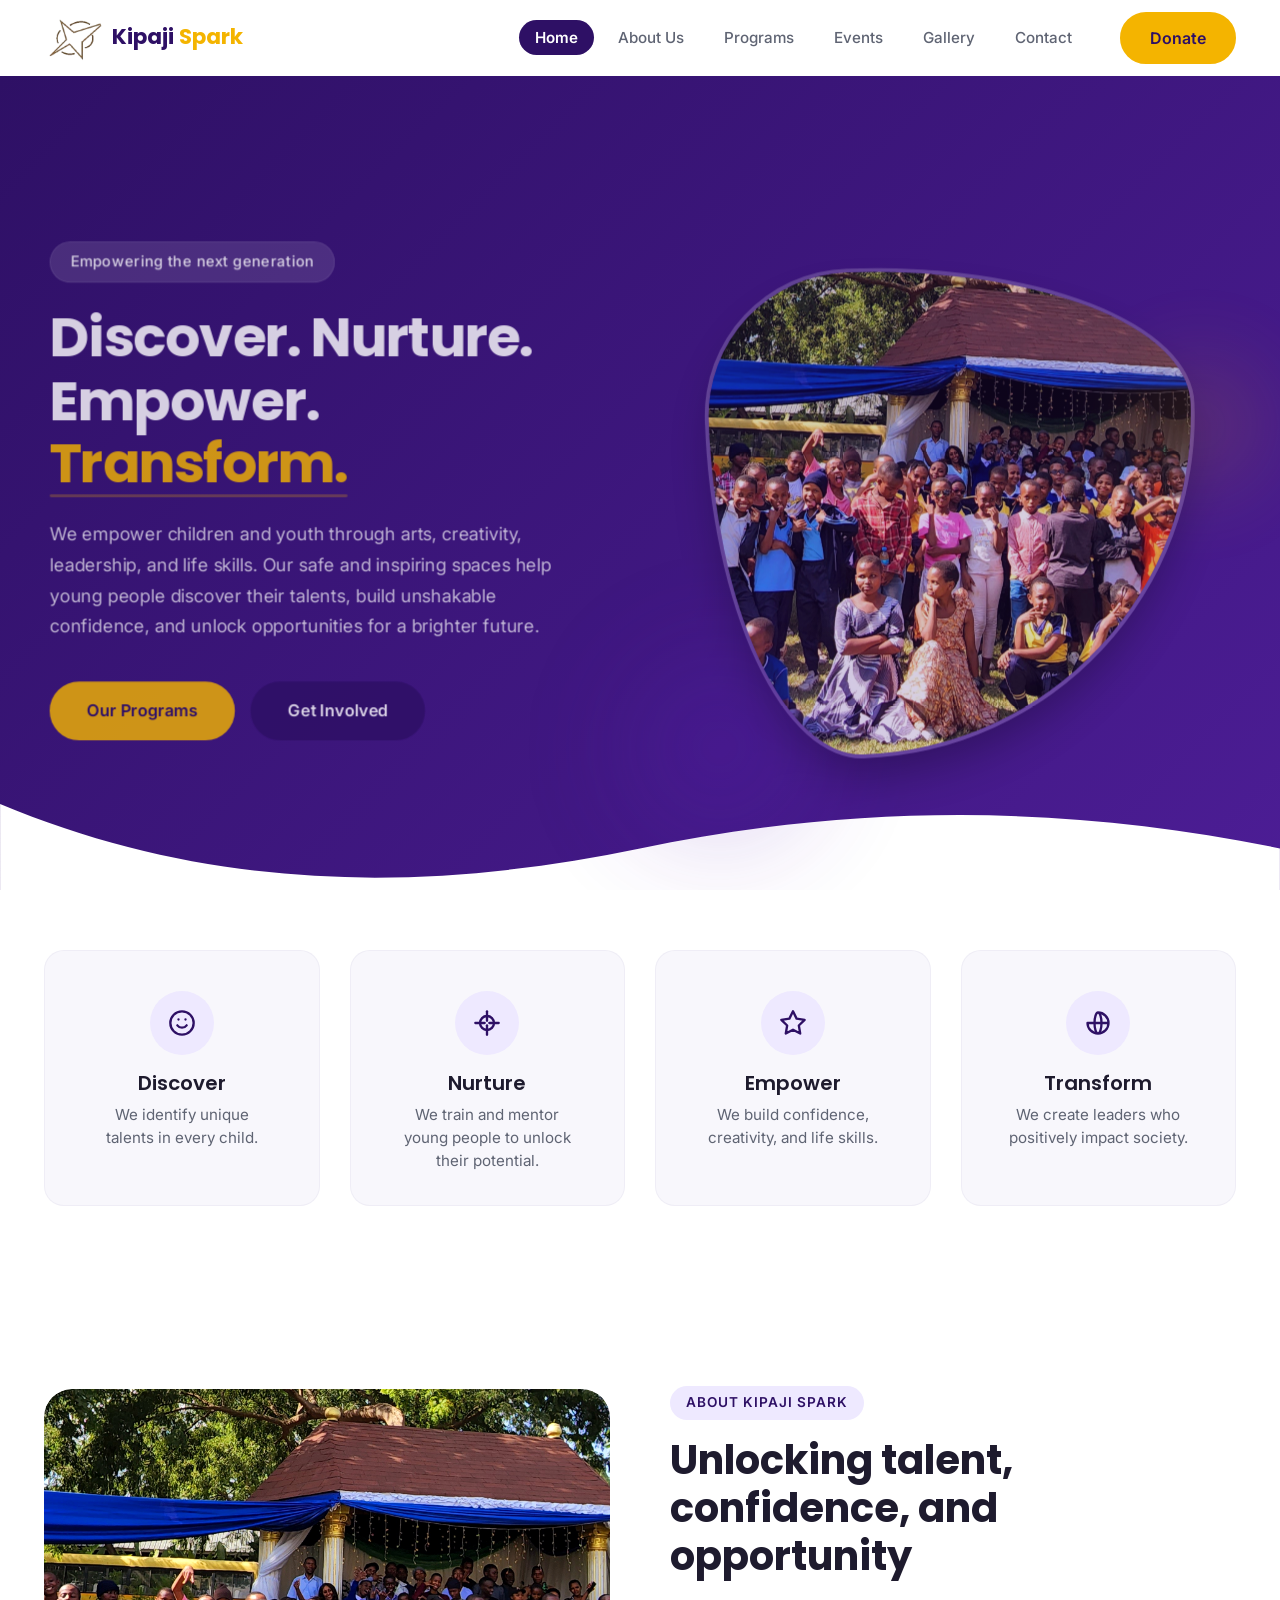
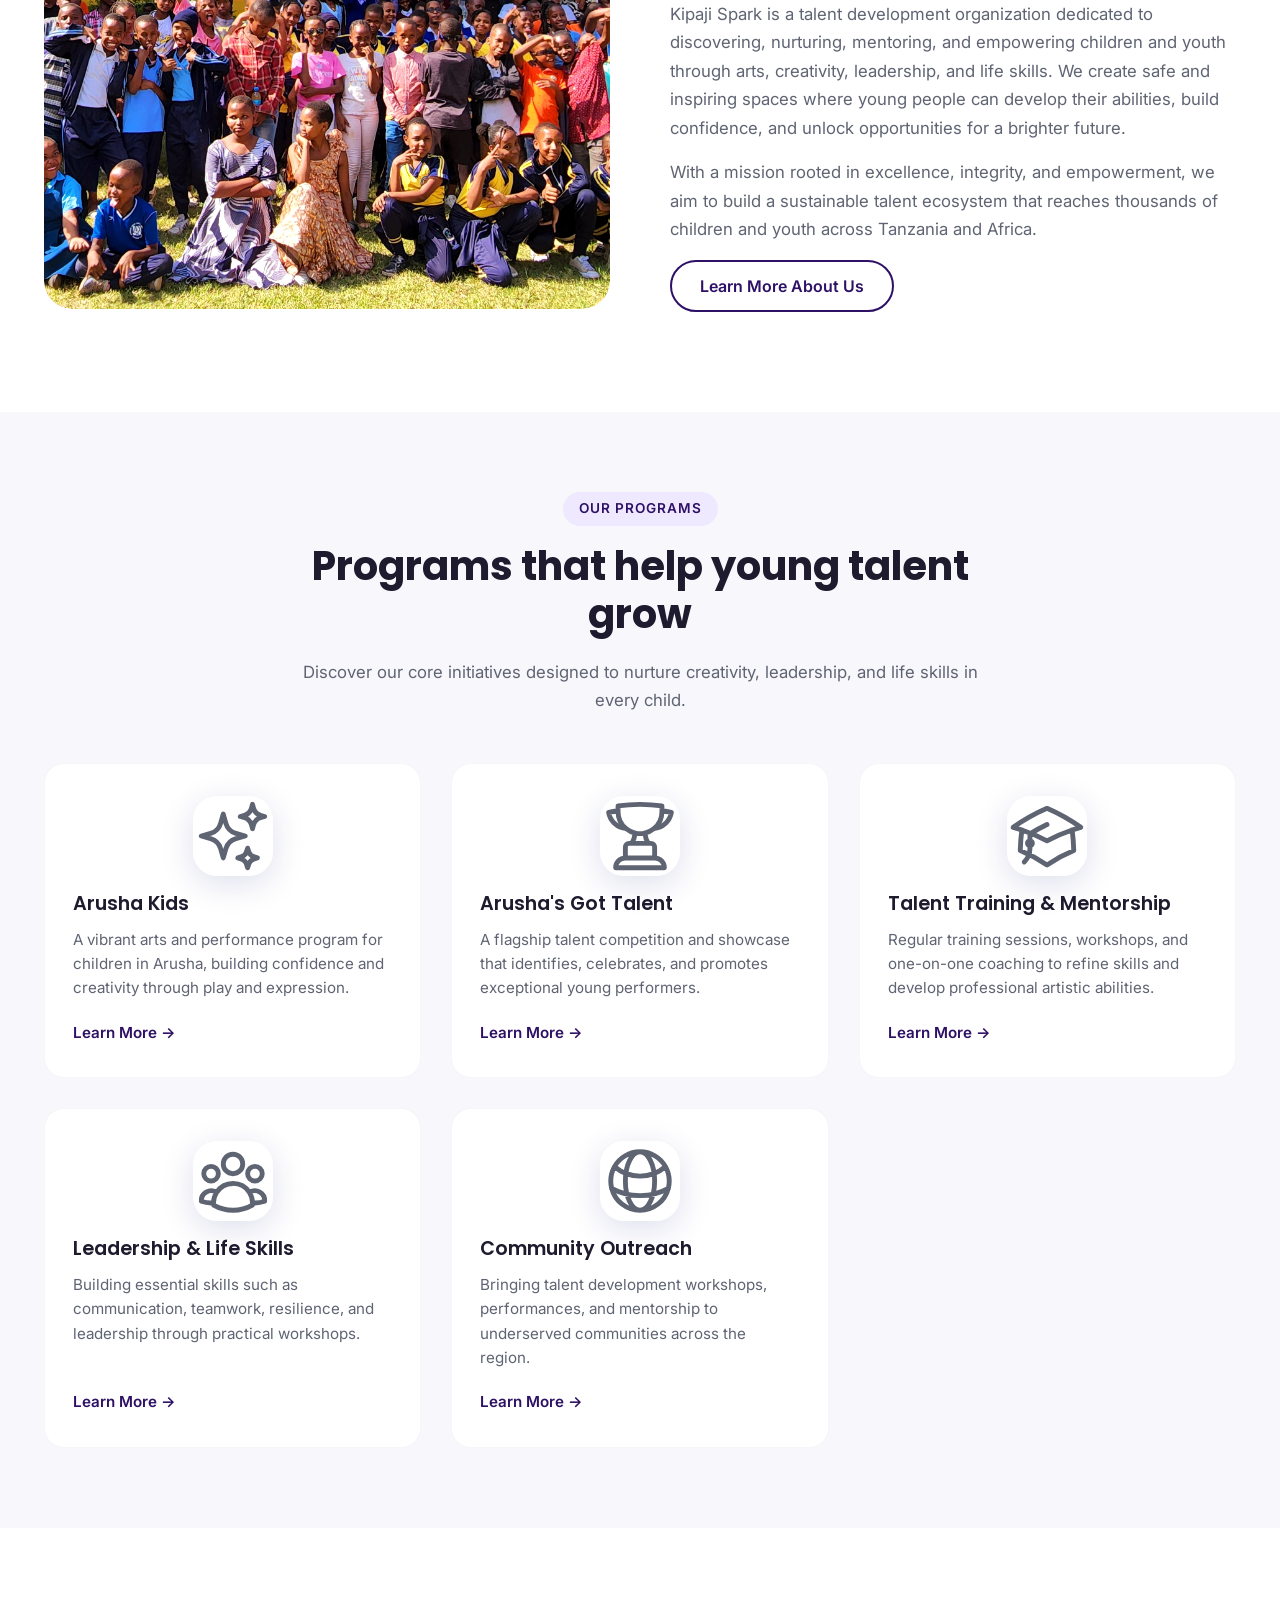
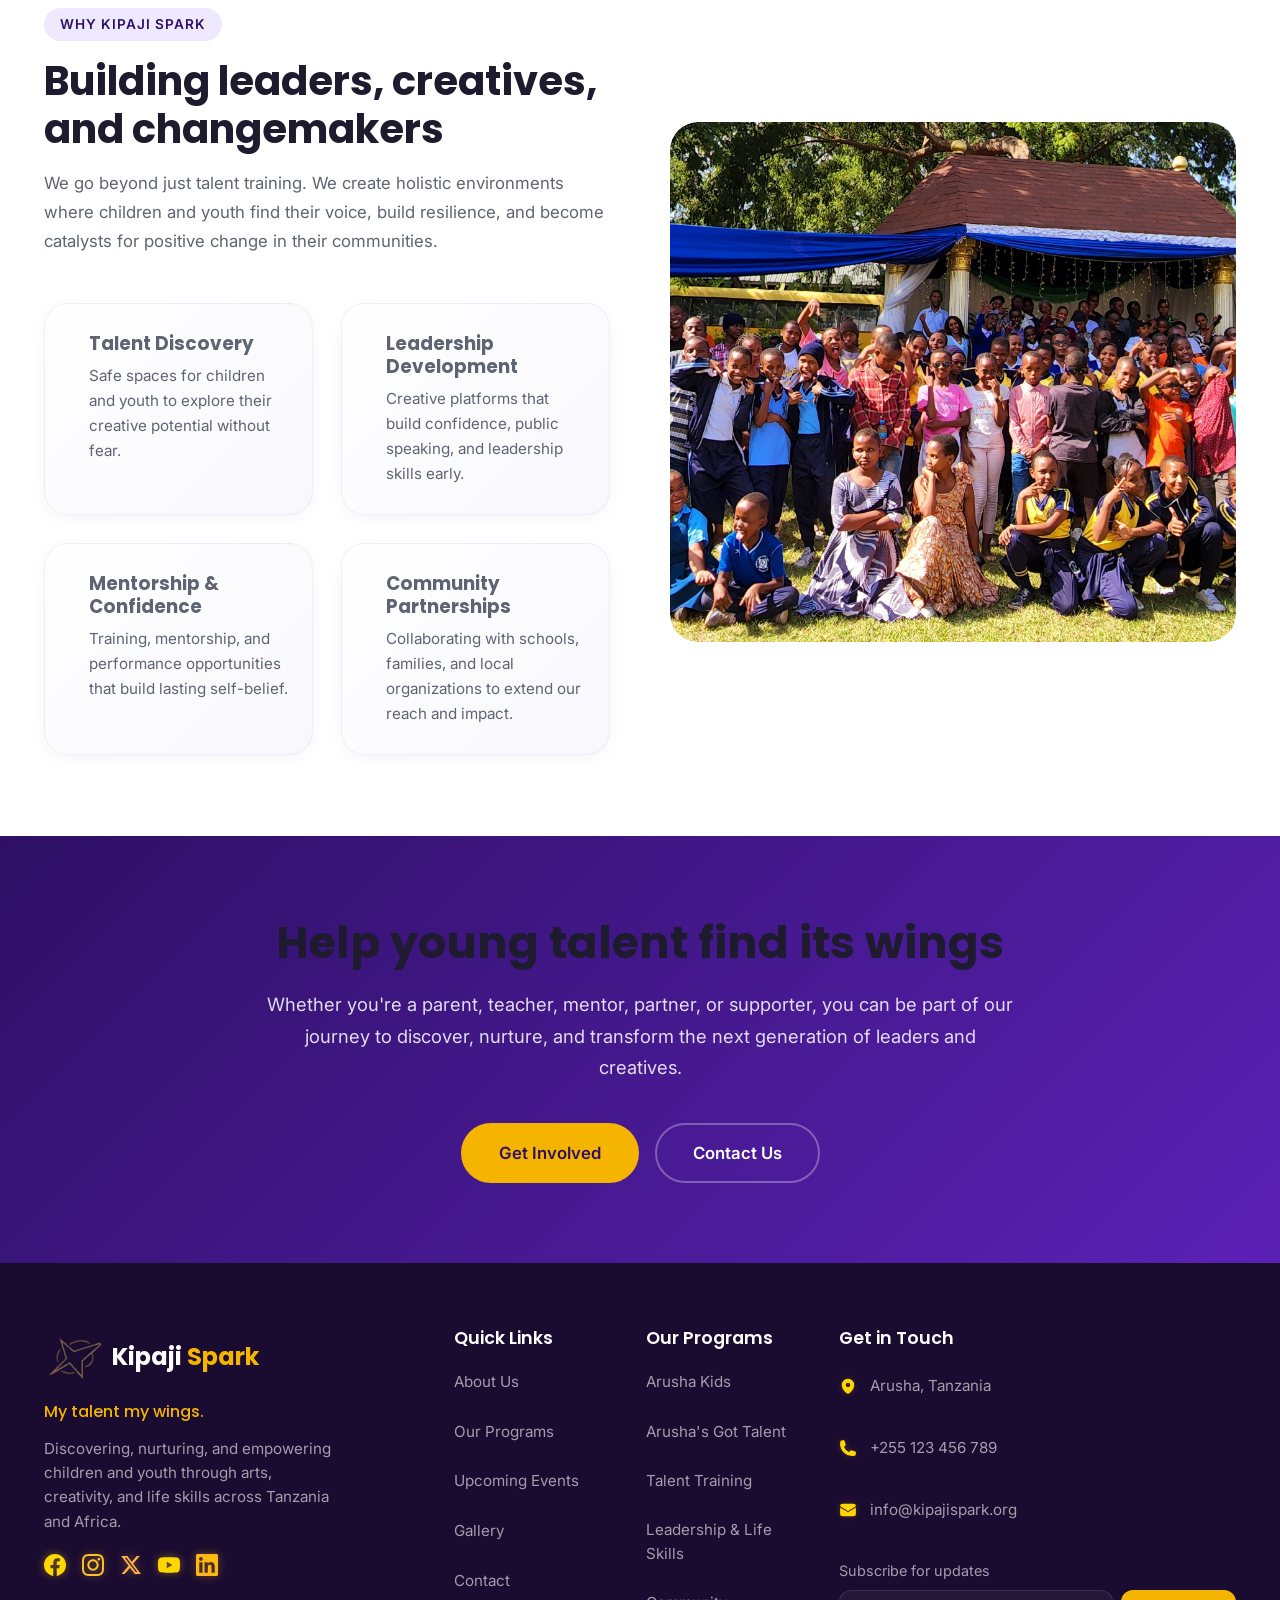
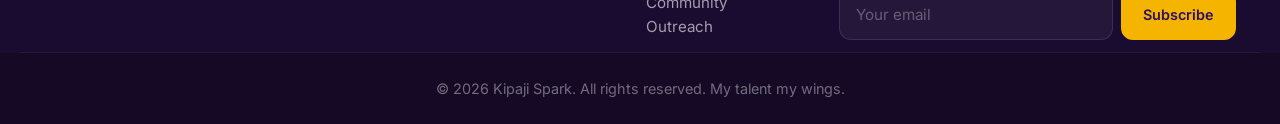
==== commit 69ebe8b1: "All pages codes upload" ====
--- a/index.html
+++ b/index.html
@@ -29,7 +29,7 @@
             <div class="logo-wrapper">
                 <a href="index.html" class="logo-link">
                     <!-- Using text fallback with a descriptive class for styling -->
-                    <span class="logo-icon">✨</span>
+                    <img src="assets/images/logo/logo.png" alt="KIPAJI SPARK Logo" class="logo-icon">
                     <span class="logo-text">Kipaji <span class="logo-highlight">Spark</span></span>
                 </a>
             </div>
@@ -61,7 +61,7 @@
         <section class="hero-section">
             <div class="container hero-container">
                 <div class="hero-content">
-                    <span class="hero-eyebrow">✨ Empowering the next generation</span>
+                    <span class="hero-eyebrow">Empowering the next generation</span>
                     <h1 class="hero-title">
                         Discover. Nurture. Empower. <span class="text-highlight">Transform.</span>
                     </h1>
@@ -78,7 +78,7 @@
                 <div class="hero-image-wrapper">
                     <div class="hero-image-shape">
                         <!-- Placeholder for hero image -->
-                        <img src="assets/images/hero/hero-home.jpg" alt="Smiling children and youth participating in Kipaji Spark talent activities" />
+                        <img src="assets/images/kids.jpeg" alt="Smiling children and youth participating in Kipaji Spark talent activities" />
                     </div>
                     <!-- Decorative shapes -->
                     <div class="deco-shape deco-yellow-blob"></div>
@@ -137,7 +137,7 @@
         <section class="about-preview-section">
             <div class="container about-preview-container">
                 <div class="about-preview-image">
-                    <img src="assets/images/home/about-preview.jpg" alt="Children participating in a creative arts workshop at Kipaji Spark" />
+                    <img src="assets/images/kids.jpeg" alt="Children participating in a creative arts workshop at Kipaji Spark" />
                 </div>
                 <div class="about-preview-content">
                     <span class="section-eyebrow">About Kipaji Spark</span>
@@ -169,31 +169,51 @@
                 </div>
                 <div class="programs-grid">
                     <article class="program-card">
-                        <div class="program-card-icon">🎨</div>
+                        <div class="program-card-icon">
+                            <svg xmlns="http://www.w3.org/2000/svg" fill="none" viewBox="0 0 24 24" stroke-width="1.5" stroke="currentColor" class="size-6">
+                                <path stroke-linecap="round" stroke-linejoin="round" d="M9.813 15.904 9 18.75l-.813-2.846a4.5 4.5 0 0 0-3.09-3.09L2.25 12l2.846-.813a4.5 4.5 0 0 0 3.09-3.09L9 5.25l.813 2.846a4.5 4.5 0 0 0 3.09 3.09L15.75 12l-2.846.813a4.5 4.5 0 0 0-3.09 3.09ZM18.259 8.715 18 9.75l-.259-1.035a3.375 3.375 0 0 0-2.455-2.456L14.25 6l1.036-.259a3.375 3.375 0 0 0 2.455-2.456L18 2.25l.259 1.035a3.375 3.375 0 0 0 2.456 2.456L21.75 6l-1.035.259a3.375 3.375 0 0 0-2.456 2.456ZM16.894 20.567 16.5 21.75l-.394-1.183a2.25 2.25 0 0 0-1.423-1.423L13.5 18.75l1.183-.394a2.25 2.25 0 0 0 1.423-1.423l.394-1.183.394 1.183a2.25 2.25 0 0 0 1.423 1.423l1.183.394-1.183.394a2.25 2.25 0 0 0-1.423 1.423Z" />
+                            </svg>
+                        </div>
                         <h3 class="program-card-title">Arusha Kids</h3>
                         <p class="program-card-desc">A vibrant arts and performance program for children in Arusha, building confidence and creativity through play and expression.</p>
                         <a href="programs.html" class="program-card-link">Learn More →</a>
                     </article>
                     <article class="program-card">
-                        <div class="program-card-icon">🎤</div>
+                        <div class="program-card-icon">
+                            <svg xmlns="http://www.w3.org/2000/svg" fill="none" viewBox="0 0 24 24" stroke-width="1.5" stroke="currentColor" class="size-6">
+                                <path stroke-linecap="round" stroke-linejoin="round" d="M16.5 18.75h-9m9 0a3 3 0 0 1 3 3h-15a3 3 0 0 1 3-3m9 0v-3.375c0-.621-.503-1.125-1.125-1.125h-.871M7.5 18.75v-3.375c0-.621.504-1.125 1.125-1.125h.872m5.007 0H9.497m5.007 0a7.454 7.454 0 0 1-.982-3.172M9.497 14.25a7.454 7.454 0 0 0 .981-3.172M5.25 4.236c-.982.143-1.954.317-2.916.52A6.003 6.003 0 0 0 7.73 9.728M5.25 4.236V4.5c0 2.108.966 3.99 2.48 5.228M5.25 4.236V2.721C7.456 2.41 9.71 2.25 12 2.25c2.291 0 4.545.16 6.75.47v1.516M7.73 9.728a6.726 6.726 0 0 0 2.748 1.35m8.272-6.842V4.5c0 2.108-.966 3.99-2.48 5.228m2.48-5.492a46.32 46.32 0 0 1 2.916.52 6.003 6.003 0 0 1-5.395 4.972m0 0a6.726 6.726 0 0 1-2.749 1.35m0 0a6.772 6.772 0 0 1-3.044 0" />
+                            </svg>
+                        </div>
                         <h3 class="program-card-title">Arusha's Got Talent</h3>
                         <p class="program-card-desc">A flagship talent competition and showcase that identifies, celebrates, and promotes exceptional young performers.</p>
                         <a href="programs.html" class="program-card-link">Learn More →</a>
                     </article>
                     <article class="program-card">
-                        <div class="program-card-icon">🧠</div>
+                        <div class="program-card-icon">
+                            <svg xmlns="http://www.w3.org/2000/svg" fill="none" viewBox="0 0 24 24" stroke-width="1.5" stroke="currentColor" class="size-6">
+                                <path stroke-linecap="round" stroke-linejoin="round" d="M4.26 10.147a60.438 60.438 0 0 0-.491 6.347A48.62 48.62 0 0 1 12 20.904a48.62 48.62 0 0 1 8.232-4.41 60.46 60.46 0 0 0-.491-6.347m-15.482 0a50.636 50.636 0 0 0-2.658-.813A59.906 59.906 0 0 1 12 3.493a59.903 59.903 0 0 1 10.399 5.84c-.896.248-1.783.52-2.658.814m-15.482 0A50.717 50.717 0 0 1 12 13.489a50.702 50.702 0 0 1 7.74-3.342M6.75 15a.75.75 0 1 0 0-1.5.75.75 0 0 0 0 1.5Zm0 0v-3.675A55.378 55.378 0 0 1 12 8.443m-7.007 11.55A5.981 5.981 0 0 0 6.75 15.75v-1.5" />
+                            </svg>
+                        </div>
                         <h3 class="program-card-title">Talent Training &amp; Mentorship</h3>
                         <p class="program-card-desc">Regular training sessions, workshops, and one-on-one coaching to refine skills and develop professional artistic abilities.</p>
                         <a href="programs.html" class="program-card-link">Learn More →</a>
                     </article>
                     <article class="program-card">
-                        <div class="program-card-icon">💪</div>
+                        <div class="program-card-icon">
+                            <svg xmlns="http://www.w3.org/2000/svg" fill="none" viewBox="0 0 24 24" stroke-width="1.5" stroke="currentColor" class="size-6">
+                                <path stroke-linecap="round" stroke-linejoin="round" d="M18 18.72a9.094 9.094 0 0 0 3.741-.479 3 3 0 0 0-4.682-2.72m.94 3.198.001.031c0 .225-.012.447-.037.666A11.944 11.944 0 0 1 12 21c-2.17 0-4.207-.576-5.963-1.584A6.062 6.062 0 0 1 6 18.719m12 0a5.971 5.971 0 0 0-.941-3.197m0 0A5.995 5.995 0 0 0 12 12.75a5.995 5.995 0 0 0-5.058 2.772m0 0a3 3 0 0 0-4.681 2.72 8.986 8.986 0 0 0 3.74.477m.94-3.197a5.971 5.971 0 0 0-.94 3.197M15 6.75a3 3 0 1 1-6 0 3 3 0 0 1 6 0Zm6 3a2.25 2.25 0 1 1-4.5 0 2.25 2.25 0 0 1 4.5 0Zm-13.5 0a2.25 2.25 0 1 1-4.5 0 2.25 2.25 0 0 1 4.5 0Z" />
+                            </svg> 
+                        </div>
                         <h3 class="program-card-title">Leadership &amp; Life Skills</h3>
                         <p class="program-card-desc">Building essential skills such as communication, teamwork, resilience, and leadership through practical workshops.</p>
                         <a href="programs.html" class="program-card-link">Learn More →</a>
                     </article>
                     <article class="program-card">
-                        <div class="program-card-icon">🤝</div>
+                        <div class="program-card-icon">
+                            <svg xmlns="http://www.w3.org/2000/svg" fill="none" viewBox="0 0 24 24" stroke-width="1.5" stroke="currentColor" class="size-6">
+                                <path stroke-linecap="round" stroke-linejoin="round" d="M12 21a9.004 9.004 0 0 0 8.716-6.747M12 21a9.004 9.004 0 0 1-8.716-6.747M12 21c2.485 0 4.5-4.03 4.5-9S14.485 3 12 3m0 18c-2.485 0-4.5-4.03-4.5-9S9.515 3 12 3m0 0a8.997 8.997 0 0 1 7.843 4.582M12 3a8.997 8.997 0 0 0-7.843 4.582m15.686 0A11.953 11.953 0 0 1 12 10.5c-2.998 0-5.74-1.1-7.843-2.918m15.686 0A8.959 8.959 0 0 1 21 12c0 .778-.099 1.533-.284 2.253m0 0A17.919 17.919 0 0 1 12 16.5c-3.162 0-6.133-.815-8.716-2.247m0 0A9.015 9.015 0 0 1 3 12c0-1.605.42-3.113 1.157-4.418" />
+                            </svg>
+                        </div>
                         <h3 class="program-card-title">Community Outreach</h3>
                         <p class="program-card-desc">Bringing talent development workshops, performances, and mentorship to underserved communities across the region.</p>
                         <a href="programs.html" class="program-card-link">Learn More →</a>
@@ -214,28 +234,28 @@
                     
                     <div class="impact-features-grid">
                         <div class="impact-feature">
-                            <div class="impact-feature-icon">✨</div>
+                            <div class="impact-feature-icon"></div>
                             <div>
                                 <h4>Talent Discovery</h4>
                                 <p>Safe spaces for children and youth to explore their creative potential without fear.</p>
                             </div>
                         </div>
                         <div class="impact-feature">
-                            <div class="impact-feature-icon">🌟</div>
+                            <div class="impact-feature-icon"></div>
                             <div>
                                 <h4>Leadership Development</h4>
                                 <p>Creative platforms that build confidence, public speaking, and leadership skills early.</p>
                             </div>
                         </div>
                         <div class="impact-feature">
-                            <div class="impact-feature-icon">🤗</div>
+                            <div class="impact-feature-icon"></div>
                             <div>
                                 <h4>Mentorship &amp; Confidence</h4>
                                 <p>Training, mentorship, and performance opportunities that build lasting self-belief.</p>
                             </div>
                         </div>
                         <div class="impact-feature">
-                            <div class="impact-feature-icon">🌍</div>
+                            <div class="impact-feature-icon"></div>
                             <div>
                                 <h4>Community Partnerships</h4>
                                 <p>Collaborating with schools, families, and local organizations to extend our reach and impact.</p>
@@ -244,7 +264,7 @@
                     </div>
                 </div>
                 <div class="impact-image-wrapper">
-                    <img src="assets/images/home/impact-image.jpg" alt="Youth participants proudly showcasing their artistic projects at a Kipaji Spark event" />
+                    <img src="assets/images/kids.jpeg" alt="Youth participants proudly showcasing their artistic projects at a Kipaji Spark event" />
                 </div>
             </div>
         </section>
@@ -276,17 +296,47 @@
         <div class="container footer-container">
             <div class="footer-column footer-brand">
                 <div class="footer-logo">
-                    <span class="logo-icon">✨</span>
+                    <img src="assets/images/logo/logo.png" alt="KIPAJI SPARK Logo" class="logo-icon">
                     <span class="logo-text">Kipaji <span class="logo-highlight">Spark</span></span>
                 </div>
                 <p class="footer-tagline">My talent my wings.</p>
                 <p class="footer-desc">Discovering, nurturing, and empowering children and youth through arts, creativity, and life skills across Tanzania and Africa.</p>
                 <div class="footer-socials">
-                    <a href="#" aria-label="Facebook">📘</a>
-                    <a href="#" aria-label="Instagram">📸</a>
-                    <a href="#" aria-label="Twitter">🐦</a>
-                    <a href="#" aria-label="YouTube">▶️</a>
-                </div>
+  <!-- Facebook -->
+  <a href="https://facebook.com/kipajispark" target="_blank" rel="noopener noreferrer" aria-label="Follow KIPAJI SPARK on Facebook" class="social-link">
+    <svg xmlns="http://www.w3.org/2000/svg" viewBox="0 0 24 24" fill="currentColor" class="social-icon">
+      <path d="M24 12.073c0-6.627-5.373-12-12-12s-12 5.373-12 12c0 5.99 4.388 10.954 10.125 11.854v-8.385H7.078v-3.47h3.047V9.43c0-3.007 1.792-4.669 4.533-4.669 1.312 0 2.686.235 2.686.235v2.953H15.83c-1.491 0-1.956.925-1.956 1.874v2.25h3.328l-.532 3.47h-2.796v8.385C19.612 23.027 24 18.062 24 12.073z"/>
+    </svg>
+  </a>
+
+  <!-- Instagram -->
+  <a href="https://instagram.com/kipajispark" target="_blank" rel="noopener noreferrer" aria-label="Follow KIPAJI SPARK on Instagram" class="social-link">
+    <svg xmlns="http://www.w3.org/2000/svg" viewBox="0 0 24 24" fill="currentColor" class="social-icon">
+      <path d="M12 2.163c3.204 0 3.584.012 4.85.07 3.252.148 4.771 1.691 4.919 4.919.058 1.265.069 1.645.069 4.849 0 3.205-.012 3.584-.069 4.849-.149 3.225-1.664 4.771-4.919 4.919-1.266.058-1.644.07-4.85.07-3.204 0-3.584-.012-4.849-.07-3.26-.149-4.771-1.699-4.919-4.92-.058-1.265-.07-1.644-.07-4.849 0-3.204.013-3.583.07-4.849.149-3.227 1.664-4.771 4.919-4.919 1.266-.057 1.645-.069 4.849-.069zm0-2.163c-3.259 0-3.667.014-4.947.072-4.358.2-6.78 2.618-6.98 6.98-.059 1.281-.073 1.689-.073 4.948 0 3.259.014 3.668.072 4.948.2 4.358 2.618 6.78 6.98 6.98 1.281.058 1.689.072 4.948.072 3.259 0 3.668-.014 4.948-.072 4.354-.2 6.782-2.618 6.979-6.98.059-1.28.073-1.689.073-4.948 0-3.259-.014-3.667-.072-4.947-.196-4.354-2.617-6.78-6.979-6.98-1.281-.059-1.69-.073-4.949-.073zm0 5.838c-3.403 0-6.162 2.759-6.162 6.162s2.759 6.163 6.162 6.163 6.162-2.759 6.162-6.163c0-3.403-2.759-6.162-6.162-6.162zm0 10.162c-2.209 0-4-1.79-4-4 0-2.209 1.791-4 4-4s4 1.791 4 4c0 2.21-1.791 4-4 4zm6.406-11.845c-.796 0-1.441.645-1.441 1.44s.645 1.44 1.441 1.44c.795 0 1.439-.645 1.439-1.44s-.644-1.44-1.439-1.44z"/>
+    </svg>
+  </a>
+
+  <!-- Twitter/X -->
+  <a href="https://twitter.com/kipajispark" target="_blank" rel="noopener noreferrer" aria-label="Follow KIPAJI SPARK on Twitter" class="social-link">
+    <svg xmlns="http://www.w3.org/2000/svg" viewBox="0 0 24 24" fill="currentColor" class="social-icon">
+      <path d="M18.244 2.25h3.308l-7.227 8.26 8.502 11.24H16.17l-5.214-6.817L4.99 21.75H1.68l7.73-8.835L1.254 2.25H8.08l4.713 6.231zm-1.161 17.52h1.833L7.084 4.126H5.117z"/>
+    </svg>
+  </a>
+
+  <!-- YouTube -->
+  <a href="https://youtube.com/@kipajispark" target="_blank" rel="noopener noreferrer" aria-label="Subscribe to KIPAJI SPARK on YouTube" class="social-link">
+    <svg xmlns="http://www.w3.org/2000/svg" viewBox="0 0 24 24" fill="currentColor" class="social-icon">
+      <path d="M23.498 6.186a3.016 3.016 0 0 0-2.122-2.136C19.505 3.545 12 3.545 12 3.545s-7.505 0-9.377.505A3.017 3.017 0 0 0 .502 6.186C0 8.07 0 12 0 12s0 3.93.502 5.814a3.016 3.016 0 0 0 2.122 2.136c1.871.505 9.376.505 9.376.505s7.505 0 9.377-.505a3.015 3.015 0 0 0 2.122-2.136C24 15.93 24 12 24 12s0-3.93-.502-5.814zM9.545 15.568V8.432L15.818 12l-6.273 3.568z"/>
+    </svg>
+  </a>
+
+  <!-- LinkedIn (Optional) -->
+  <a href="https://linkedin.com/company/kipajispark" target="_blank" rel="noopener noreferrer" aria-label="Follow KIPAJI SPARK on LinkedIn" class="social-link">
+    <svg xmlns="http://www.w3.org/2000/svg" viewBox="0 0 24 24" fill="currentColor" class="social-icon">
+      <path d="M20.447 20.452h-3.554v-5.569c0-1.328-.027-3.037-1.852-3.037-1.853 0-2.136 1.445-2.136 2.939v5.667H9.351V9h3.414v1.561h.046c.477-.9 1.637-1.85 3.37-1.85 3.601 0 4.267 2.37 4.267 5.455v6.286zM5.337 7.433c-1.144 0-2.063-.926-2.063-2.065 0-1.138.92-2.063 2.063-2.063 1.14 0 2.064.925 2.064 2.063 0 1.139-.925 2.065-2.064 2.065zm1.782 13.019H3.555V9h3.564v11.452zM22.225 0H1.771C.792 0 0 .774 0 1.729v20.542C0 23.227.792 24 1.771 24h20.451C23.2 24 24 23.227 24 22.271V1.729C24 .774 23.2 0 22.222 0h.003z"/>
+    </svg>
+  </a>
+</div>
             </div>
 
             <div class="footer-column">
@@ -314,10 +364,31 @@
             <div class="footer-column">
                 <h4 class="footer-heading">Get in Touch</h4>
                 <ul class="footer-contact">
-                    <li>📍 Arusha, Tanzania</li>
-                    <li>📞 +255 123 456 789</li>
-                    <li>✉️ info@kipajispark.org</li>
-                </ul>
+  <!-- Location -->
+  <li>
+    <svg xmlns="http://www.w3.org/2000/svg" viewBox="0 0 24 24" fill="currentColor" class="contact-icon">
+      <path fill-rule="evenodd" d="m11.54 22.351.07.04.028.016a.76.76 0 0 0 .723 0l.028-.015.071-.041a16.975 16.975 0 0 0 1.144-.742 19.58 19.58 0 0 0 2.683-2.282c1.944-1.99 3.963-4.98 3.963-8.827a8.25 8.25 0 0 0-16.5 0c0 3.846 2.02 6.837 3.963 8.827a19.58 19.58 0 0 0 2.682 2.282 16.975 16.975 0 0 0 1.145.742ZM12 13.5a3 3 0 1 0 0-6 3 3 0 0 0 0 6Z" clip-rule="evenodd" />
+    </svg>
+    <span>Arusha, Tanzania</span>
+  </li>
+  
+  <!-- Phone -->
+  <li>
+    <svg xmlns="http://www.w3.org/2000/svg" viewBox="0 0 24 24" fill="currentColor" class="contact-icon">
+      <path fill-rule="evenodd" d="M1.5 4.5a3 3 0 0 1 3-3h1.372c.86 0 1.61.586 1.819 1.42l1.105 4.423a1.875 1.875 0 0 1-.694 1.955l-1.293.97c-.135.101-.164.249-.126.352a11.285 11.285 0 0 0 6.697 6.697c.103.038.25.009.352-.126l.97-1.293a1.875 1.875 0 0 1 1.955-.694l4.423 1.105c.834.209 1.42.959 1.42 1.82V19.5a3 3 0 0 1-3 3h-2.25C8.552 22.5 1.5 15.448 1.5 6.75V4.5Z" clip-rule="evenodd" />
+    </svg>
+    <span>+255 123 456 789</span>
+  </li>
+  
+  <!-- Email -->
+  <li>
+    <svg xmlns="http://www.w3.org/2000/svg" viewBox="0 0 24 24" fill="currentColor" class="contact-icon">
+      <path d="M1.5 8.67v8.58a3 3 0 0 0 3 3h15a3 3 0 0 0 3-3V8.67l-8.928 5.493a3 3 0 0 1-3.144 0L1.5 8.67Z" />
+      <path d="M22.5 6.908V6.75a3 3 0 0 0-3-3h-15a3 3 0 0 0-3 3v.158l9.714 5.978a1.5 1.5 0 0 0 1.572 0L22.5 6.908Z" />
+    </svg>
+    <span>info@kipajispark.org</span>
+  </li>
+</ul>
                 <div class="footer-newsletter">
                     <label for="newsletter-email">Subscribe for updates</label>
                     <div class="newsletter-form">
--- a/assets/css/style.css
+++ b/assets/css/style.css
@@ -921,4 +921,388 @@
         opacity: 1;
         transform: none;
     }
-}+}
+
+.logo-icon {
+  width: 60px;
+  height: 60px;
+  object-fit: contain;
+  display: block;
+  transition: transform 0.3s ease;
+}
+
+.logo:hover .logo-icon {
+  transform: scale(1.05);
+}
+
+/* Glassmorphism Icon Style */
+.program-card-icon {
+  width: 80px;
+  height: 80px;
+  display: flex;
+  align-items: center;
+  justify-content: center;
+  margin: 0 auto 1.8rem;
+  background: rgba(255, 255, 255, 0.15);
+  backdrop-filter: blur(20px);
+  -webkit-backdrop-filter: blur(20px);
+  border: 1.5px solid rgba(255, 255, 255, 0.3);
+  border-radius: 24px;
+  position: relative;
+  transition: all 0.5s cubic-bezier(0.34, 1.56, 0.64, 1);
+  box-shadow: 
+    0 8px 32px rgba(31, 38, 135, 0.15),
+    inset 0 1px 1px rgba(255, 255, 255, 0.5);
+}
+
+.icon-inline {
+  width: 40px;
+  height: 40px;
+  color: var(--deep-blue);
+  position: relative;
+  z-index: 2;
+  filter: drop-shadow(0 2px 4px rgba(0, 0, 0, 0.1));
+  transition: all 0.5s cubic-bezier(0.34, 1.56, 0.64, 1);
+}
+
+.program-card:hover .program-card-icon {
+  background: rgba(255, 255, 255, 0.25);
+  backdrop-filter: blur(30px);
+  border-color: rgba(255, 255, 255, 0.5);
+  transform: translateY(-8px) scale(1.08);
+  box-shadow: 
+    0 15px 40px rgba(31, 38, 135, 0.25),
+    inset 0 2px 2px rgba(255, 255, 255, 0.6);
+  border-radius: 28px;
+}
+
+.program-card:hover .icon-inline {
+  color: var(--orange-accent);
+  transform: scale(1.2) rotate(-5deg);
+  filter: drop-shadow(0 4px 8px rgba(255, 107, 53, 0.3));
+}
+
+/* Pulsing Glow Animation */
+@keyframes iconPulse {
+  0%, 100% {
+    box-shadow: 
+      0 10px 25px rgba(102, 126, 234, 0.25),
+      0 0 0 0 rgba(102, 126, 234, 0.4);
+  }
+  50% {
+    box-shadow: 
+      0 10px 25px rgba(102, 126, 234, 0.25),
+      0 0 0 15px rgba(102, 126, 234, 0);
+  }
+}
+
+.program-card-icon {
+  animation: iconPulse 3s ease-in-out infinite;
+}
+
+/* Pause animation on hover */
+.program-card:hover .program-card-icon {
+  animation-play-state: paused;
+}
+
+/* Gold Gradient Icons */
+.social-icon {
+  width: 22px;
+  height: 22px;
+  position: relative;
+  z-index: 1;
+  transition: all 0.4s cubic-bezier(0.34, 1.56, 0.64, 1);
+  display: block;
+  margin: 0 auto;
+}
+
+/* SVG Gold Gradient using filter */
+.social-link:nth-child(1) .social-icon { 
+  color: #FFD700;
+  filter: drop-shadow(0 0 4px rgba(255, 215, 0, 0.4));
+}
+.social-link:nth-child(2) .social-icon { 
+  color: #FFC125;
+  filter: drop-shadow(0 0 4px rgba(255, 193, 37, 0.4));
+}
+.social-link:nth-child(3) .social-icon { 
+  color: #FFB347;
+  filter: drop-shadow(0 0 4px rgba(255, 179, 71, 0.4));
+}
+.social-link:nth-child(4) .social-icon { 
+  color: #FFD700;
+  filter: drop-shadow(0 0 4px rgba(255, 215, 0, 0.4));
+}
+.social-link:nth-child(5) .social-icon { 
+  color: #FDB813;
+  filter: drop-shadow(0 0 4px rgba(253, 184, 19, 0.4));
+}
+
+/* Hover - all become same bright gold */
+.social-link:hover .social-icon {
+  color: #FFD700;
+  filter: drop-shadow(0 0 10px rgba(255, 215, 0, 0.7));
+}
+
+/* ============================================
+   Footer Contact List with Icons
+   ============================================ */
+
+.footer-contact {
+  list-style: none;
+  padding: 0;
+  margin: 0;
+  display: flex;
+  flex-direction: column;
+  gap: 1rem;
+}
+
+.footer-contact li {
+  display: flex;
+  align-items: center;
+  gap: 0.8rem;
+  color: rgba(255, 255, 255, 0.85);
+  font-size: 0.95rem;
+  transition: all 0.3s ease;
+  padding: 0.3rem 0;
+}
+
+/* Contact Icon Styling */
+.contact-icon {
+  width: 18px;
+  height: 18px;
+  min-width: 18px; /* Prevents icon from shrinking */
+  color: #FFD700; /* Gold color to match social icons */
+  transition: all 0.3s ease;
+  filter: drop-shadow(0 0 3px rgba(255, 215, 0, 0.2));
+}
+
+/* Text Styling */
+.footer-contact li span {
+  transition: all 0.3s ease;
+}
+
+/* Hover Effects */
+.footer-contact li:hover {
+  color: #ffffff;
+  transform: translateX(5px);
+}
+
+.footer-contact li:hover .contact-icon {
+  color: #FFC125; /* Brighter gold on hover */
+  transform: scale(1.2);
+  filter: drop-shadow(0 0 6px rgba(255, 215, 0, 0.5));
+}
+
+.footer-contact li:hover span {
+  color: #ffffff;
+}
+
+/* Clickable Phone & Email */
+.footer-contact li a {
+  color: inherit;
+  text-decoration: none;
+  transition: color 0.3s ease;
+}
+
+.footer-contact li a:hover {
+  color: #FFD700;
+  text-decoration: underline;
+}
+
+/* Responsive */
+@media (max-width: 768px) {
+  .footer-contact {
+    gap: 0.8rem;
+  }
+  
+  .footer-contact li {
+    font-size: 0.9rem;
+    gap: 0.7rem;
+  }
+  
+  .contact-icon {
+    width: 16px;
+    height: 16px;
+    min-width: 16px;
+  }
+}
+
+@media (max-width: 480px) {
+  .footer-contact {
+    gap: 0.7rem;
+  }
+  
+  .footer-contact li {
+    font-size: 0.85rem;
+    gap: 0.6rem;
+  }
+  
+  .contact-icon {
+    width: 15px;
+    height: 15px;
+    min-width: 15px;
+  }
+}
+
+/* ------------------------------------------------
+   H) FOOTER (Non-global overrides)
+   ------------------------------------------------ */
+.site-footer {
+    background: #1A0B30;
+    color: rgba(255, 255, 255, 0.8);
+    padding-top: 64px;
+    font-family: 'Inter', sans-serif;
+}
+
+.footer-container {
+    display: grid;
+    grid-template-columns: 2.5fr 1fr 1fr 1.5fr;
+    gap: 48px;
+    padding-bottom: 48px;
+    border-bottom: 1px solid rgba(255, 255, 255, 0.06);
+}
+
+.footer-brand .footer-logo {
+    display: flex;
+    align-items: center;
+    gap: 8px;
+    margin-bottom: 12px;
+}
+
+.footer-brand .logo-text {
+    font-family: 'Poppins', sans-serif;
+    font-weight: 700;
+    font-size: 1.5rem;
+    color: #FFFFFF;
+}
+
+.footer-brand .logo-highlight {
+    color: #F4B400;
+}
+
+.footer-tagline {
+    font-family: 'Poppins', sans-serif;
+    font-weight: 500;
+    font-size: 1rem;
+    color: #F4B400;
+    margin-bottom: 12px;
+}
+
+.footer-desc {
+    font-size: 0.95rem;
+    line-height: 1.6;
+    color: rgba(255, 255, 255, 0.6);
+    margin-bottom: 20px;
+    max-width: 300px;
+}
+
+.footer-socials {
+    display: flex;
+    gap: 16px;
+}
+
+.footer-socials a {
+    color: rgba(255, 255, 255, 0.6);
+    text-decoration: none;
+    font-size: 1.5rem;
+    transition: color 0.3s ease, transform 0.3s ease;
+}
+
+.footer-socials a:hover {
+    color: #F4B400;
+    transform: translateY(-2px);
+}
+
+.footer-heading {
+    font-family: 'Poppins', sans-serif;
+    font-weight: 600;
+    font-size: 1.1rem;
+    color: #FFFFFF;
+    margin-bottom: 20px;
+}
+
+.footer-links,
+.footer-contact {
+    list-style: none;
+    padding: 0;
+    margin: 0;
+}
+
+.footer-links li,
+.footer-contact li {
+    margin-bottom: 12px;
+}
+
+.footer-links a {
+    color: rgba(255, 255, 255, 0.6);
+    text-decoration: none;
+    transition: color 0.3s ease, transform 0.3s ease;
+    display: inline-block;
+}
+
+.footer-links a:hover {
+    color: #F4B400;
+    transform: translateX(4px);
+}
+
+.footer-contact li {
+    color: rgba(255, 255, 255, 0.6);
+}
+
+.footer-newsletter {
+    margin-top: 20px;
+}
+
+.footer-newsletter label {
+    display: block;
+    font-size: 0.9rem;
+    color: rgba(255, 255, 255, 0.6);
+    margin-bottom: 8px;
+}
+
+.newsletter-form {
+    display: flex;
+    gap: 8px;
+}
+
+.newsletter-form input {
+    flex: 1;
+    padding: 12px 16px;
+    border: 1px solid rgba(255, 255, 255, 0.1);
+    border-radius: 12px;
+    background: rgba(255, 255, 255, 0.05);
+    color: #FFFFFF;
+    font-family: 'Inter', sans-serif;
+    font-size: 0.95rem;
+    outline: none;
+    transition: border-color 0.3s ease;
+}
+
+.newsletter-form input:focus {
+    border-color: #F4B400;
+}
+
+.newsletter-form input::placeholder {
+    color: rgba(255, 255, 255, 0.3);
+}
+
+.newsletter-form .btn {
+    padding: 12px 20px;
+    font-size: 0.9rem;
+    border-radius: 12px;
+    white-space: nowrap;
+}
+
+.footer-bottom {
+    background: rgba(0, 0, 0, 0.2);
+    padding: 24px 0;
+    margin-top: 0;
+    text-align: center;
+}
+
+.footer-bottom p {
+    font-size: 0.9rem;
+    color: rgba(255, 255, 255, 0.4);
+    margin: 0;
+}
--- a/assets/css/pages/home.css
+++ b/assets/css/pages/home.css
@@ -45,11 +45,12 @@
 
 .hero-title {
     font-family: 'Poppins', sans-serif;
-    font-weight: 800;
+    font-weight: 700;
     font-size: 3.5rem;
     line-height: 1.15;
     margin-bottom: 24px;
     letter-spacing: -0.02em;
+    color: #FFFFFF;
 }
 
 .text-highlight {
@@ -63,7 +64,7 @@
     bottom: 5px;
     left: 0;
     width: 100%;
-    height: 8px;
+    height: 3px;
     background: rgba(244, 180, 0, 0.3);
     border-radius: 4px;
     z-index: -1;
@@ -247,16 +248,160 @@
     align-items: center;
 }
 
+/* About Preview Image Wrapper - Premium Base Styles */
+.about-preview-image {
+  position: relative;
+  overflow: hidden;
+  border-radius: 28px;
+  transition: all 0.5s cubic-bezier(0.25, 0.46, 0.45, 0.94);
+}
+
+/* Decorative Gradient Border Glow */
+.about-preview-image::before {
+  content: '';
+  position: absolute;
+  inset: -2px;
+  border-radius: 30px;
+  background: linear-gradient(135deg, 
+    var(--royal-purple), 
+    var(--orange-accent), 
+    var(--deep-blue)
+  );
+  opacity: 0;
+  z-index: -1;
+  transition: opacity 0.5s ease;
+}
+
+/* Subtle Overlay for Depth */
+.about-preview-image::after {
+  content: '';
+  position: absolute;
+  inset: 0;
+  border-radius: 28px;
+  background: linear-gradient(
+    180deg,
+    transparent 60%,
+    rgba(10, 30, 92, 0.15) 100%
+  );
+  opacity: 0;
+  transition: opacity 0.5s ease;
+  pointer-events: none;
+  z-index: 1;
+}
+
+/* Main Image Styling */
 .about-preview-image img {
-    width: 100%;
-    height: auto;
+  width: 100%;
+  height: 520px;
+  object-fit: cover;
+  object-position: center;
+  border-radius: 28px;
+  display: block;
+  box-shadow: 
+    0 20px 50px rgba(0, 0, 0, 0.08),
+    0 8px 20px rgba(0, 0, 0, 0.04);
+  transition: all 0.6s cubic-bezier(0.25, 0.46, 0.45, 0.94);
+  filter: brightness(1.02) contrast(1.02);
+}
+
+/* Hover Effects */
+.about-preview-image:hover img {
+  transform: scale(1.03);
+  box-shadow: 
+    0 30px 60px rgba(91, 45, 142, 0.15),
+    0 12px 30px rgba(255, 107, 53, 0.1);
+  filter: brightness(1.05) contrast(1.05) saturate(1.1);
+}
+
+.about-preview-image:hover::before {
+  opacity: 0.3;
+}
+
+.about-preview-image:hover::after {
+  opacity: 1;
+}
+
+/* Floating Animation */
+@keyframes aboutImageFloat {
+  0%, 100% {
+    transform: translateY(0);
+  }
+  50% {
+    transform: translateY(-8px);
+  }
+}
+
+.about-preview-image {
+  animation: aboutImageFloat 6s ease-in-out infinite;
+}
+
+.about-preview-image:hover {
+  animation-play-state: paused;
+}
+
+/* Tablet Screens */
+@media (max-width: 1024px) {
+  .about-preview-image img {
+    height: 450px;
     border-radius: 24px;
-    box-shadow: 0 12px 40px rgba(0, 0, 0, 0.06);
-    transition: transform 0.4s ease;
-}
-
-.about-preview-image img:hover {
-    transform: scale(1.01);
+  }
+  
+  .about-preview-image {
+    border-radius: 24px;
+  }
+  
+  .about-preview-image::after {
+    border-radius: 24px;
+  }
+  
+  .about-preview-image::before {
+    border-radius: 26px;
+  }
+}
+
+/* Mobile Landscape */
+@media (max-width: 768px) {
+  .about-preview-image img {
+    height: 380px;
+    border-radius: 20px;
+  }
+  
+  .about-preview-image {
+    border-radius: 20px;
+    animation: none; /* Disable floating on mobile for performance */
+  }
+  
+  .about-preview-image::after {
+    border-radius: 20px;
+  }
+  
+  .about-preview-image::before {
+    border-radius: 22px;
+  }
+}
+
+/* Mobile Portrait */
+@media (max-width: 480px) {
+  .about-preview-image img {
+    height: 300px;
+    border-radius: 18px;
+  }
+  
+  .about-preview-image {
+    border-radius: 18px;
+  }
+  
+  .about-preview-image::after {
+    border-radius: 18px;
+  }
+  
+  .about-preview-image::before {
+    border-radius: 20px;
+  }
+  
+  .about-preview-image:hover img {
+    transform: scale(1.02); /* Reduced scale on mobile */
+  }
 }
 
 .about-preview-content {
@@ -391,49 +536,172 @@
     margin-bottom: 16px;
 }
 
+/* ============================================
+   3D Card Flip - Impact Features
+   ============================================ */
+
 .impact-features-grid {
-    display: grid;
-    grid-template-columns: 1fr 1fr;
-    gap: 24px;
-    margin-top: 32px;
+  display: grid;
+  grid-template-columns: repeat(2, 1fr);
+  gap: 28px;
+  margin-top: 48px;
+  perspective: 1500px;
 }
 
 .impact-feature {
-    display: flex;
-    gap: 16px;
-    align-items: flex-start;
-    padding: 16px;
-    background: #F8F7FC;
-    border-radius: 16px;
-    transition: background 0.3s ease, transform 0.3s ease;
-}
-
+  display: flex;
+  gap: 20px;
+  align-items: flex-start;
+  padding: 28px 24px;
+  background: linear-gradient(135deg, #ffffff, #f8f7fc);
+  border: 1.5px solid rgba(102, 126, 234, 0.1);
+  border-radius: 24px;
+  position: relative;
+  transition: all 0.6s cubic-bezier(0.23, 1, 0.32, 1);
+  transform-style: preserve-3d;
+  box-shadow: 
+    0 4px 16px rgba(0, 0, 0, 0.04),
+    0 1px 3px rgba(0, 0, 0, 0.02);
+  cursor: pointer;
+}
+
+/* Diagonal corner accent */
+.impact-feature .corner-accent {
+  position: absolute;
+  top: 0;
+  right: 0;
+  width: 60px;
+  height: 60px;
+  background: linear-gradient(135deg, 
+    transparent 50%, 
+    rgba(102, 126, 234, 0.08) 50%
+  );
+  border-radius: 0 24px 0 0;
+  transition: all 0.5s ease;
+}
+
+/* Bottom gradient line */
+.impact-feature .bottom-line {
+  position: absolute;
+  bottom: 0;
+  left: 24px;
+  right: 24px;
+  height: 3px;
+  background: linear-gradient(90deg, 
+    var(--royal-purple), 
+    var(--orange-accent)
+  );
+  border-radius: 0 0 20px 20px;
+  transform: scaleX(0);
+  transform-origin: left;
+  transition: transform 0.5s cubic-bezier(0.34, 1.56, 0.64, 1);
+}
+
+/* Hover 3D Effect */
 .impact-feature:hover {
-    background: #EEE9FF;
-    transform: translateY(-4px);
-}
-
-.impact-feature-icon {
-    font-size: 1.8rem;
-    line-height: 1;
-    flex-shrink: 0;
-    margin-top: 2px;
+  transform: rotateX(2deg) rotateY(-2deg) translateY(-12px) scale(1.03);
+  background: linear-gradient(135deg, #ffffff, #f0edff);
+  border-color: rgba(102, 126, 234, 0.3);
+  box-shadow: 
+    0 30px 60px rgba(102, 126, 234, 0.15),
+    0 15px 30px rgba(91, 45, 142, 0.1),
+    0 5px 10px rgba(0, 0, 0, 0.05);
+}
+
+.impact-feature:hover .bottom-line {
+  transform: scaleX(1);
+}
+
+.impact-feature:hover .corner-accent {
+  background: linear-gradient(135deg, 
+    transparent 50%, 
+    rgba(102, 126, 234, 0.15) 50%
+  );
+  width: 80px;
+  height: 80px;
 }
 
 .impact-feature h4 {
-    font-family: 'Poppins', sans-serif;
-    font-weight: 600;
-    font-size: 1rem;
-    color: #1E1B2E;
-    margin-bottom: 4px;
+  font-family: 'Poppins', sans-serif;
+  font-weight: 700;
+  font-size: 1.15rem;
+  color: var(--deep-blue);
+  margin-bottom: 8px;
+  position: relative;
+  display: inline-block;
+  transition: all 0.4s ease;
+}
+
+.impact-feature h4::after {
+  content: '';
+  position: absolute;
+  bottom: -2px;
+  left: 0;
+  width: 30px;
+  height: 2px;
+  background: var(--orange-accent);
+  border-radius: 2px;
+  transition: width 0.4s ease;
+}
+
+.impact-feature:hover h4 {
+  color: var(--royal-purple);
+  transform: translateX(5px);
+}
+
+.impact-feature:hover h4::after {
+  width: 100%;
 }
 
 .impact-feature p {
-    font-family: 'Inter', sans-serif;
-    font-size: 0.9rem;
-    color: #5F6473;
-    line-height: 1.5;
-    margin: 0;
+  font-family: 'Inter', sans-serif;
+  font-size: 0.95rem;
+  color: #5F6473;
+  line-height: 1.65;
+  margin: 0;
+  transition: all 0.4s ease;
+}
+
+.impact-feature:hover p {
+  color: #3D3A50;
+  transform: translateX(3px);
+}
+
+/* Staggered reveal animation */
+@keyframes cardReveal {
+  from {
+    opacity: 0;
+    transform: translateY(30px) rotateX(5deg);
+  }
+  to {
+    opacity: 1;
+    transform: translateY(0) rotateX(0);
+  }
+}
+
+.impact-feature {
+  animation: cardReveal 0.8s ease forwards;
+}
+
+.impact-feature:nth-child(1) { animation-delay: 0.1s; }
+.impact-feature:nth-child(2) { animation-delay: 0.2s; }
+.impact-feature:nth-child(3) { animation-delay: 0.3s; }
+.impact-feature:nth-child(4) { animation-delay: 0.4s; }
+.impact-feature:nth-child(5) { animation-delay: 0.5s; }
+.impact-feature:nth-child(6) { animation-delay: 0.6s; }
+.impact-feature:nth-child(7) { animation-delay: 0.7s; }
+.impact-feature:nth-child(8) { animation-delay: 0.8s; }
+
+@media (max-width: 768px) {
+  .impact-features-grid {
+    grid-template-columns: 1fr;
+    gap: 20px;
+    perspective: none;
+  }
+  
+  .impact-feature:hover {
+    transform: translateY(-6px) scale(1.01);
+  }
 }
 
 .impact-image-wrapper img {
@@ -449,8 +717,63 @@
 }
 
 /* ------------------------------------------------
-   G) CALL-TO-ACTION BANNER SECTION
-   ------------------------------------------------ */
+   G) CALL-TO-AC/* Impact Image Wrapper - Base Styles */
+.impact-image-wrapper {
+  position: relative;
+  overflow: hidden;
+  border-radius: 28px;
+  transition: all 0.5s cubic-bezier(0.25, 0.46, 0.45, 0.94);
+}
+ 
+.impact-image-wrapper img {
+  width: 100%;
+  height: 520px;
+  object-fit: cover;
+  object-position: center;
+  border-radius: 28px;
+  display: block;
+  box-shadow: 
+    0 20px 50px rgba(0, 0, 0, 0.08),
+    0 8px 20px rgba(0, 0, 0, 0.04);
+  transition: all 0.6s cubic-bezier(0.25, 0.46, 0.45, 0.94);
+}
+
+/* Tablet Screens */
+@media (max-width: 1024px) {
+  .impact-image-wrapper img {
+    height: 450px;
+    border-radius: 24px;
+  }
+  
+  .impact-image-wrapper {
+    border-radius: 24px;
+  }
+}
+
+/* Mobile Landscape */
+@media (max-width: 768px) {
+  .impact-image-wrapper img {
+    height: 380px;
+    border-radius: 20px;
+  }
+  
+  .impact-image-wrapper {
+    border-radius: 20px;
+  }
+}
+
+/* Mobile Portrait */
+@media (max-width: 480px) {
+  .impact-image-wrapper img {
+    height: 300px;
+    border-radius: 18px;
+  }
+  
+  .impact-image-wrapper {
+    border-radius: 18px;
+  }
+}
+
 .cta-banner-section {
     background: linear-gradient(135deg, #2E1065 0%, #5B21B6 100%);
     padding: 80px 0;
@@ -497,167 +820,6 @@
     border-color: #FFFFFF;
 }
 
-/* ------------------------------------------------
-   H) FOOTER (Non-global overrides)
-   ------------------------------------------------ */
-.site-footer {
-    background: #1A0B30;
-    color: rgba(255, 255, 255, 0.8);
-    padding-top: 64px;
-    font-family: 'Inter', sans-serif;
-}
-
-.footer-container {
-    display: grid;
-    grid-template-columns: 2.5fr 1fr 1fr 1.5fr;
-    gap: 48px;
-    padding-bottom: 48px;
-    border-bottom: 1px solid rgba(255, 255, 255, 0.06);
-}
-
-.footer-brand .footer-logo {
-    display: flex;
-    align-items: center;
-    gap: 8px;
-    margin-bottom: 12px;
-}
-
-.footer-brand .logo-text {
-    font-family: 'Poppins', sans-serif;
-    font-weight: 700;
-    font-size: 1.5rem;
-    color: #FFFFFF;
-}
-
-.footer-brand .logo-highlight {
-    color: #F4B400;
-}
-
-.footer-tagline {
-    font-family: 'Poppins', sans-serif;
-    font-weight: 500;
-    font-size: 1rem;
-    color: #F4B400;
-    margin-bottom: 12px;
-}
-
-.footer-desc {
-    font-size: 0.95rem;
-    line-height: 1.6;
-    color: rgba(255, 255, 255, 0.6);
-    margin-bottom: 20px;
-    max-width: 300px;
-}
-
-.footer-socials {
-    display: flex;
-    gap: 16px;
-}
-
-.footer-socials a {
-    color: rgba(255, 255, 255, 0.6);
-    text-decoration: none;
-    font-size: 1.5rem;
-    transition: color 0.3s ease, transform 0.3s ease;
-}
-
-.footer-socials a:hover {
-    color: #F4B400;
-    transform: translateY(-2px);
-}
-
-.footer-heading {
-    font-family: 'Poppins', sans-serif;
-    font-weight: 600;
-    font-size: 1.1rem;
-    color: #FFFFFF;
-    margin-bottom: 20px;
-}
-
-.footer-links,
-.footer-contact {
-    list-style: none;
-    padding: 0;
-    margin: 0;
-}
-
-.footer-links li,
-.footer-contact li {
-    margin-bottom: 12px;
-}
-
-.footer-links a {
-    color: rgba(255, 255, 255, 0.6);
-    text-decoration: none;
-    transition: color 0.3s ease, transform 0.3s ease;
-    display: inline-block;
-}
-
-.footer-links a:hover {
-    color: #F4B400;
-    transform: translateX(4px);
-}
-
-.footer-contact li {
-    color: rgba(255, 255, 255, 0.6);
-}
-
-.footer-newsletter {
-    margin-top: 20px;
-}
-
-.footer-newsletter label {
-    display: block;
-    font-size: 0.9rem;
-    color: rgba(255, 255, 255, 0.6);
-    margin-bottom: 8px;
-}
-
-.newsletter-form {
-    display: flex;
-    gap: 8px;
-}
-
-.newsletter-form input {
-    flex: 1;
-    padding: 12px 16px;
-    border: 1px solid rgba(255, 255, 255, 0.1);
-    border-radius: 12px;
-    background: rgba(255, 255, 255, 0.05);
-    color: #FFFFFF;
-    font-family: 'Inter', sans-serif;
-    font-size: 0.95rem;
-    outline: none;
-    transition: border-color 0.3s ease;
-}
-
-.newsletter-form input:focus {
-    border-color: #F4B400;
-}
-
-.newsletter-form input::placeholder {
-    color: rgba(255, 255, 255, 0.3);
-}
-
-.newsletter-form .btn {
-    padding: 12px 20px;
-    font-size: 0.9rem;
-    border-radius: 12px;
-    white-space: nowrap;
-}
-
-.footer-bottom {
-    background: rgba(0, 0, 0, 0.2);
-    padding: 24px 0;
-    margin-top: 0;
-    text-align: center;
-}
-
-.footer-bottom p {
-    font-size: 0.9rem;
-    color: rgba(255, 255, 255, 0.4);
-    margin: 0;
-}
 
 /* ------------------------------------------------
    RESPONSIVE ADJUSTMENTS (Home Page specific)
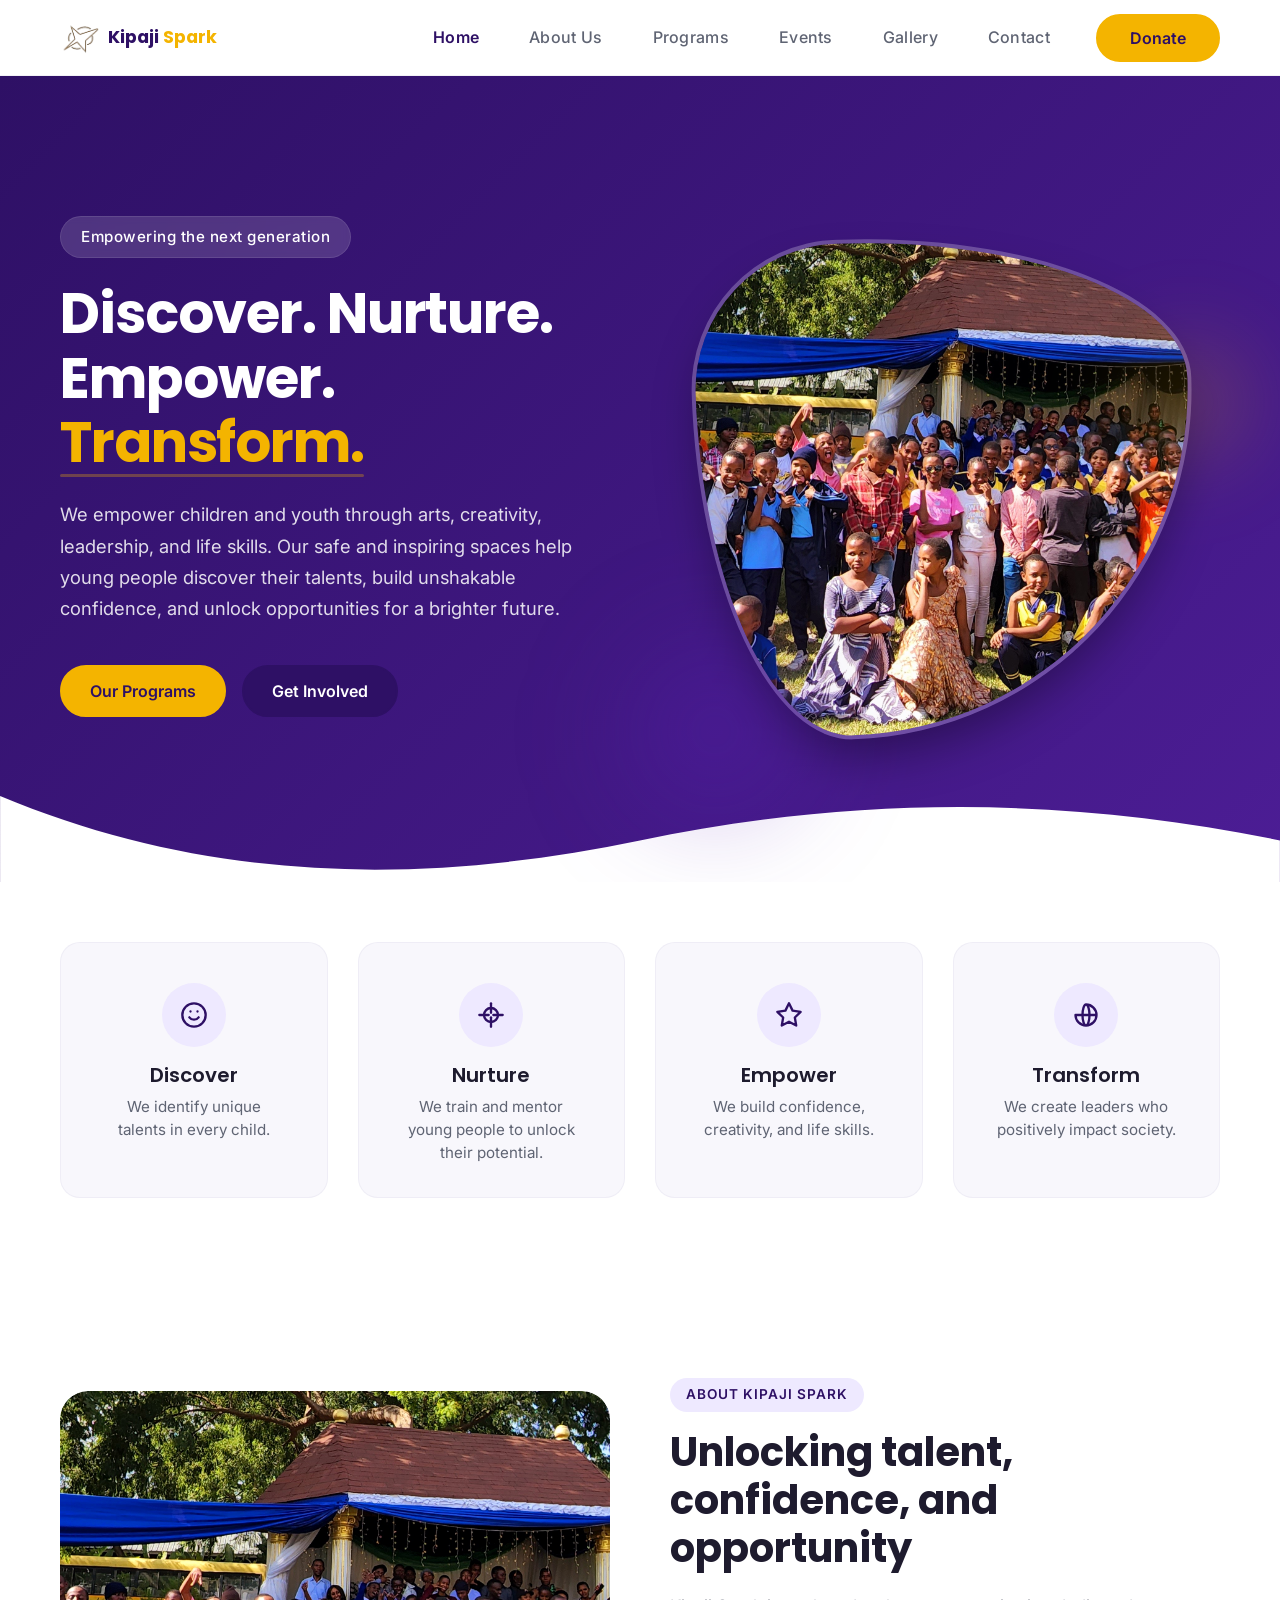
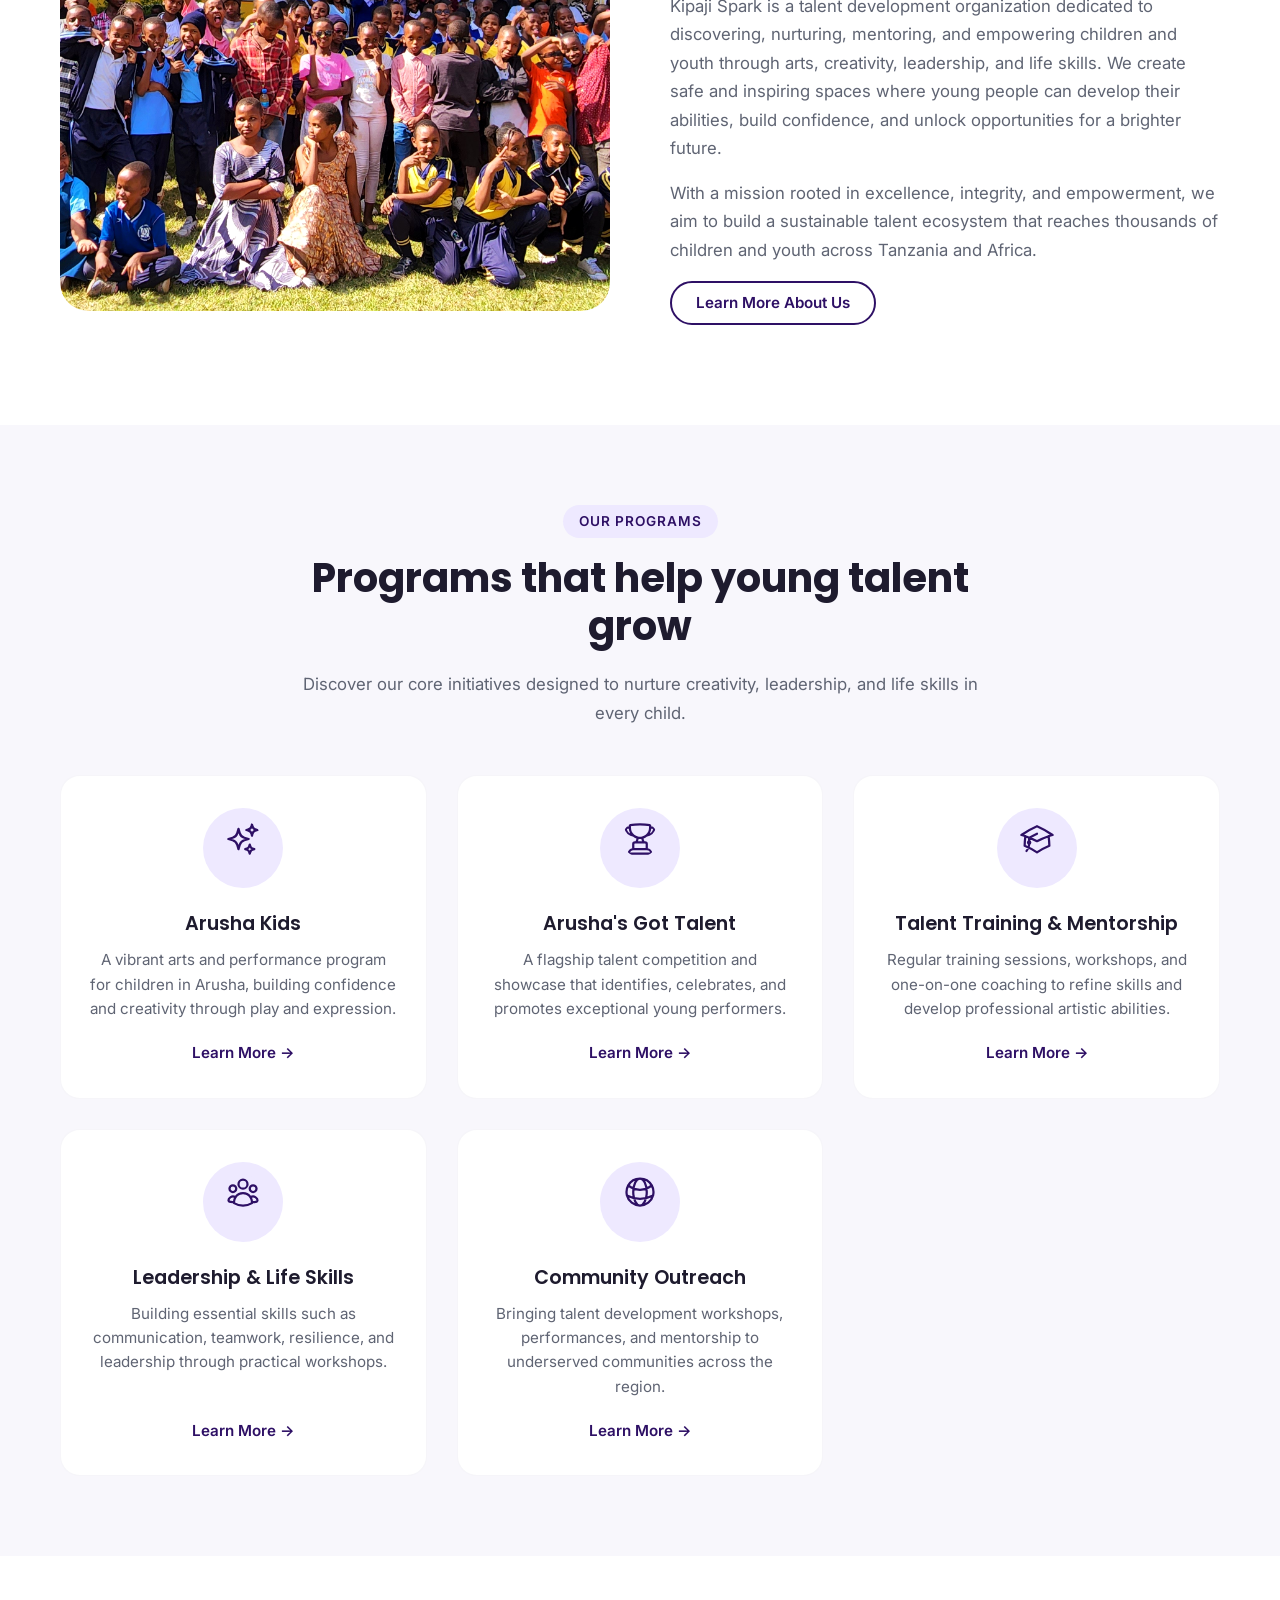
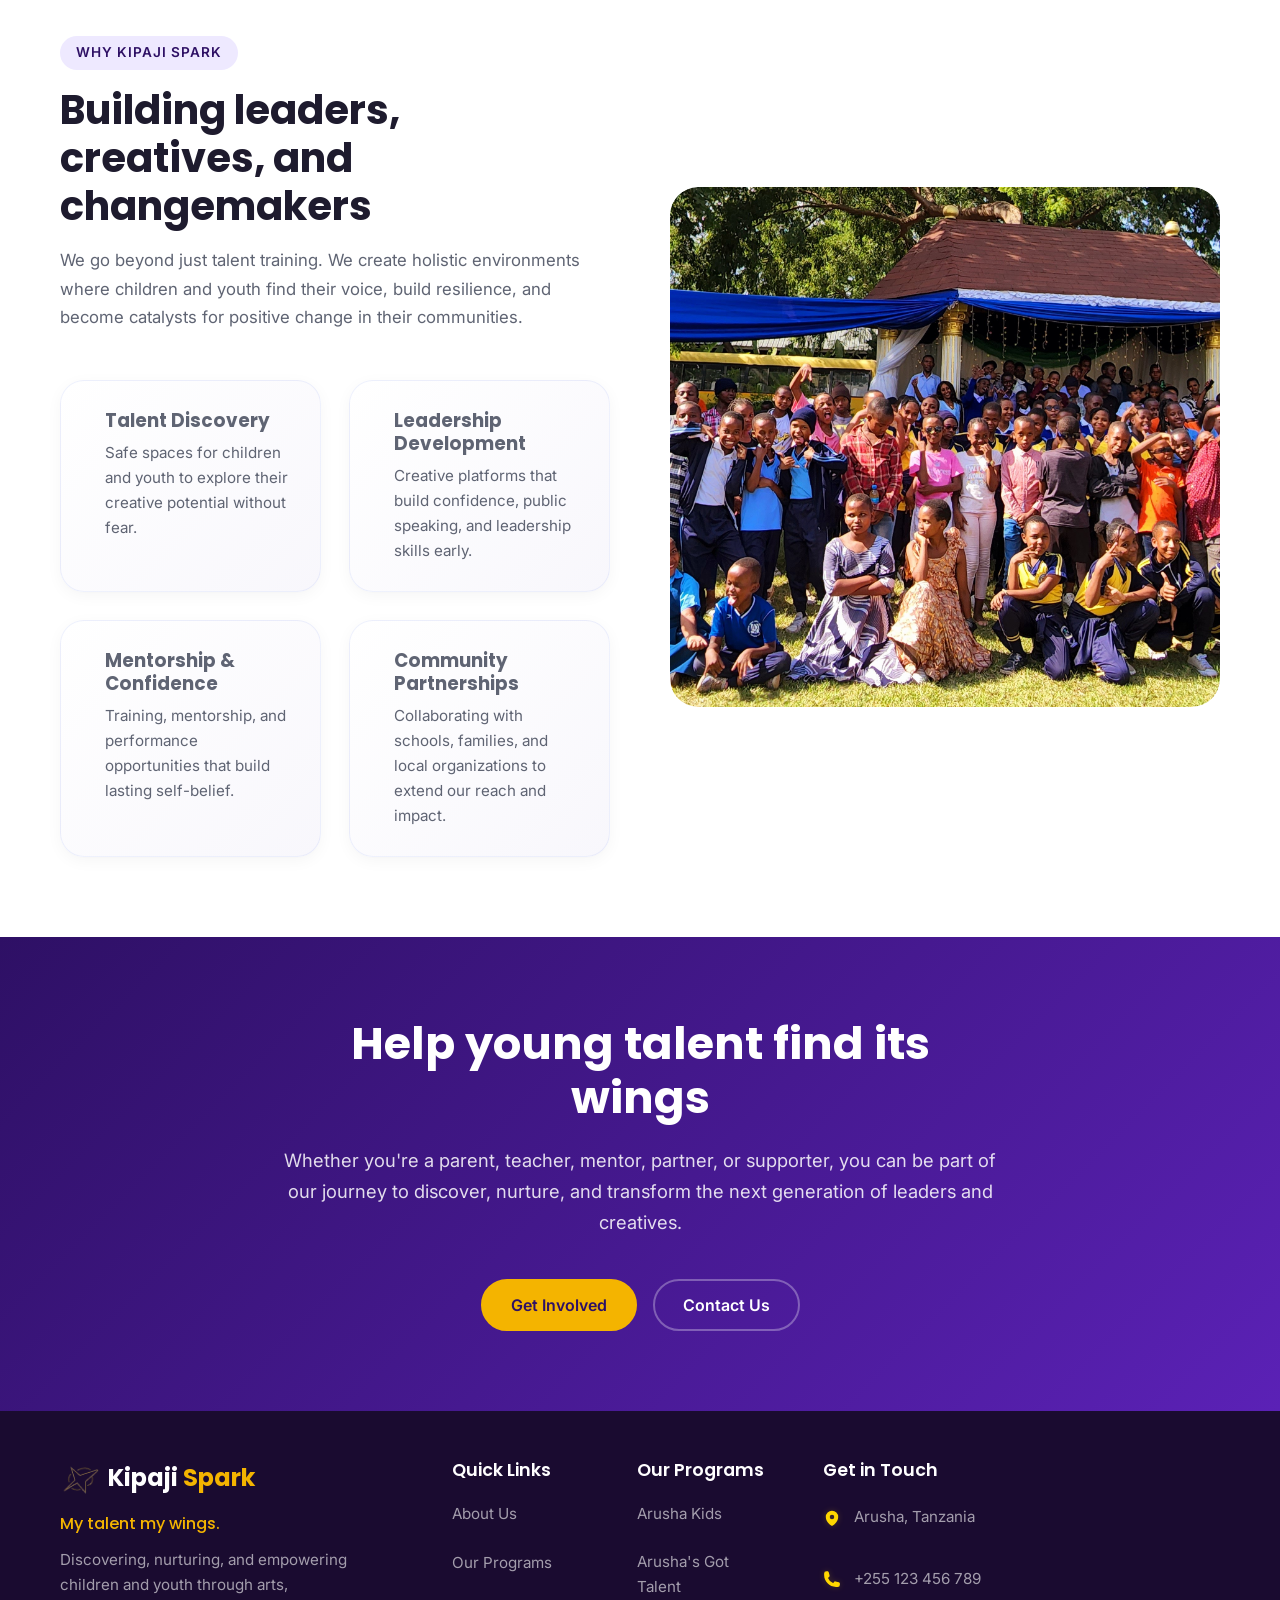
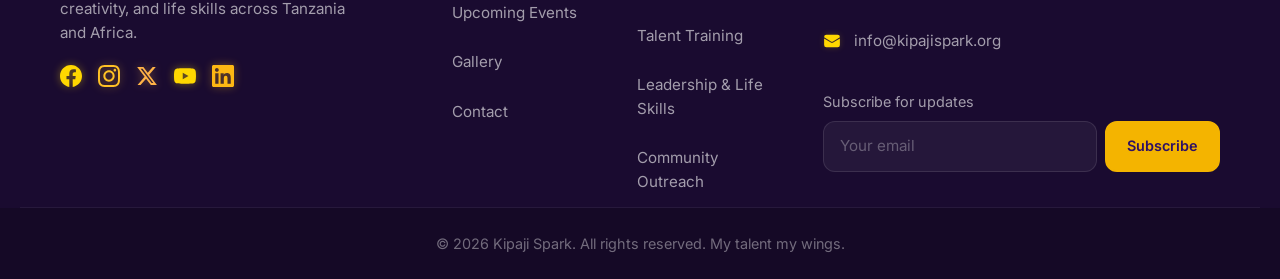
==== commit 07a86e73: "mobile view navigation and to top button" ====
--- a/index.html
+++ b/index.html
@@ -2,7 +2,7 @@
 <html lang="en">
 <head>
     <meta charset="UTF-8" />
-    <meta name="viewport" content="width=device-width, initial-scale=1.0" />
+    <meta name="viewport" content="width=device-width, initial-scale=1.0, maximum-scale=1.0, user-scalable=no" />
     <title>Kipaji Spark — Discover. Nurture. Empower. Transform.</title>
     
     <!-- Google Fonts: Poppins & Inter -->
@@ -22,28 +22,79 @@
 <body>
 
     <!-- ============================================ -->
+    <!-- BACK TO TOP BUTTON                           -->
+    <!-- ============================================ -->
+    <button class="back-to-top" id="backToTop" aria-label="Scroll to top">
+        <svg xmlns="http://www.w3.org/2000/svg" viewBox="0 0 24 24" fill="none" stroke="currentColor" stroke-width="2.5" stroke-linecap="round" stroke-linejoin="round">
+            <path d="M12 19V5" />
+            <path d="M5 12l7-7 7 7" />
+        </svg>
+    </button>
+
+    <!-- ============================================ -->
     <!-- A) HEADER / NAVIGATION                        -->
     <!-- ============================================ -->
     <header class="site-header" id="site-header">
         <div class="container header-container">
             <div class="logo-wrapper">
                 <a href="index.html" class="logo-link">
-                    <!-- Using text fallback with a descriptive class for styling -->
                     <img src="assets/images/logo/logo.png" alt="KIPAJI SPARK Logo" class="logo-icon">
                     <span class="logo-text">Kipaji <span class="logo-highlight">Spark</span></span>
                 </a>
             </div>
 
             <nav class="main-nav" id="main-nav" aria-label="Main Navigation">
-                <ul class="nav-list">
-                    <li class="nav-item"><a href="index.html" class="nav-link active">Home</a></li>
-                    <li class="nav-item"><a href="about.html" class="nav-link">About Us</a></li>
-                    <li class="nav-item"><a href="programs.html" class="nav-link">Programs</a></li>
-                    <li class="nav-item"><a href="events.html" class="nav-link">Events</a></li>
-                    <li class="nav-item"><a href="gallery.html" class="nav-link">Gallery</a></li>
-                    <li class="nav-item"><a href="contact.html" class="nav-link">Contact</a></li>
-                </ul>
-                <a href="donate.html" class="btn btn-primary btn-donate">Donate</a>
+                <button class="nav-close-btn" id="navCloseBtn" aria-label="Close navigation menu">
+                    <svg xmlns="http://www.w3.org/2000/svg" viewBox="0 0 24 24" fill="none" stroke="currentColor" stroke-width="2.5" stroke-linecap="round" stroke-linejoin="round">
+                        <path d="M18 6L6 18" />
+                        <path d="M6 6l12 12" />
+                    </svg>
+                </button>
+
+                <div class="nav-content">
+                    <ul class="nav-list">
+                        <li class="nav-item"><a href="index.html" class="nav-link active">Home</a></li>
+                        <li class="nav-item"><a href="about.html" class="nav-link">About Us</a></li>
+                        <li class="nav-item"><a href="programs.html" class="nav-link">Programs</a></li>
+                        <li class="nav-item"><a href="events.html" class="nav-link">Events</a></li>
+                        <li class="nav-item"><a href="gallery.html" class="nav-link">Gallery</a></li>
+                        <li class="nav-item"><a href="contact.html" class="nav-link">Contact</a></li>
+                    </ul>
+                    <div class="nav-actions">
+                        <a href="donate.html" class="btn btn-primary btn-donate">Donate</a>
+                    </div>
+                </div>
+
+                <div class="nav-social-footer">
+                    <span class="social-label">Follow Us</span>
+                    <div class="nav-social-icons">
+                        <a href="https://facebook.com/kipajispark" target="_blank" rel="noopener noreferrer" aria-label="Follow on Facebook" class="social-link">
+                            <svg xmlns="http://www.w3.org/2000/svg" viewBox="0 0 24 24" fill="currentColor">
+                                <path d="M24 12.073c0-6.627-5.373-12-12-12s-12 5.373-12 12c0 5.99 4.388 10.954 10.125 11.854v-8.385H7.078v-3.47h3.047V9.43c0-3.007 1.792-4.669 4.533-4.669 1.312 0 2.686.235 2.686.235v2.953H15.83c-1.491 0-1.956.925-1.956 1.874v2.25h3.328l-.532 3.47h-2.796v8.385C19.612 23.027 24 18.062 24 12.073z"/>
+                            </svg>
+                        </a>
+                        <a href="https://instagram.com/kipajispark" target="_blank" rel="noopener noreferrer" aria-label="Follow on Instagram" class="social-link">
+                            <svg xmlns="http://www.w3.org/2000/svg" viewBox="0 0 24 24" fill="currentColor">
+                                <path d="M12 2.163c3.204 0 3.584.012 4.85.07 3.252.148 4.771 1.691 4.919 4.919.058 1.265.069 1.645.069 4.849 0 3.205-.012 3.584-.069 4.849-.149 3.225-1.664 4.771-4.919 4.919-1.266.058-1.644.07-4.85.07-3.204 0-3.584-.012-4.849-.07-3.26-.149-4.771-1.699-4.919-4.92-.058-1.265-.07-1.644-.07-4.849 0-3.204.013-3.583.07-4.849.149-3.227 1.664-4.771 4.919-4.919 1.266-.057 1.645-.069 4.849-.069zm0-2.163c-3.259 0-3.667.014-4.947.072-4.358.2-6.78 2.618-6.98 6.98-.059 1.281-.073 1.689-.073 4.948 0 3.259.014 3.668.072 4.948.2 4.358 2.618 6.78 6.98 6.98 1.281.058 1.689.072 4.948.072 3.259 0 3.668-.014 4.948-.072 4.354-.2 6.782-2.618 6.979-6.98.059-1.28.073-1.689.073-4.948 0-3.259-.014-3.667-.072-4.947-.196-4.354-2.617-6.78-6.979-6.98-1.281-.059-1.69-.073-4.949-.073zm0 5.838c-3.403 0-6.162 2.759-6.162 6.162s2.759 6.163 6.162 6.163 6.162-2.759 6.162-6.163c0-3.403-2.759-6.162-6.162-6.162zm0 10.162c-2.209 0-4-1.79-4-4 0-2.209 1.791-4 4-4s4 1.791 4 4c0 2.21-1.791 4-4 4zm6.406-11.845c-.796 0-1.441.645-1.441 1.44s.645 1.44 1.441 1.44c.795 0 1.439-.645 1.439-1.44s-.644-1.44-1.439-1.44z"/>
+                            </svg>
+                        </a>
+                        <a href="https://twitter.com/kipajispark" target="_blank" rel="noopener noreferrer" aria-label="Follow on Twitter" class="social-link">
+                            <svg xmlns="http://www.w3.org/2000/svg" viewBox="0 0 24 24" fill="currentColor">
+                                <path d="M18.244 2.25h3.308l-7.227 8.26 8.502 11.24H16.17l-5.214-6.817L4.99 21.75H1.68l7.73-8.835L1.254 2.25H8.08l4.713 6.231zm-1.161 17.52h1.833L7.084 4.126H5.117z"/>
+                            </svg>
+                        </a>
+                        <a href="https://youtube.com/@kipajispark" target="_blank" rel="noopener noreferrer" aria-label="Subscribe on YouTube" class="social-link">
+                            <svg xmlns="http://www.w3.org/2000/svg" viewBox="0 0 24 24" fill="currentColor">
+                                <path d="M23.498 6.186a3.016 3.016 0 0 0-2.122-2.136C19.505 3.545 12 3.545 12 3.545s-7.505 0-9.377.505A3.017 3.017 0 0 0 .502 6.186C0 8.07 0 12 0 12s0 3.93.502 5.814a3.016 3.016 0 0 0 2.122 2.136c1.871.505 9.376.505 9.376.505s7.505 0 9.377-.505a3.015 3.015 0 0 0 2.122-2.136C24 15.93 24 12 24 12s0-3.93-.502-5.814zM9.545 15.568V8.432L15.818 12l-6.273 3.568z"/>
+                            </svg>
+                        </a>
+                        <a href="https://linkedin.com/company/kipajispark" target="_blank" rel="noopener noreferrer" aria-label="Follow on LinkedIn" class="social-link">
+                            <svg xmlns="http://www.w3.org/2000/svg" viewBox="0 0 24 24" fill="currentColor">
+                                <path d="M20.447 20.452h-3.554v-5.569c0-1.328-.027-3.037-1.852-3.037-1.853 0-2.136 1.445-2.136 2.939v5.667H9.351V9h3.414v1.561h.046c.477-.9 1.637-1.85 3.37-1.85 3.601 0 4.267 2.37 4.267 5.455v6.286zM5.337 7.433c-1.144 0-2.063-.926-2.063-2.065 0-1.138.92-2.063 2.063-2.063 1.14 0 2.064.925 2.064 2.063 0 1.139-.925 2.065-2.064 2.065zm1.782 13.019H3.555V9h3.564v11.452zM22.225 0H1.771C.792 0 0 .774 0 1.729v20.542C0 23.227.792 24 1.771 24h20.451C23.2 24 24 23.227 24 22.271V1.729C24 .774 23.2 0 22.222 0h.003z"/>
+                            </svg>
+                        </a>
+                    </div>
+                </div>
             </nav>
 
             <button class="hamburger-menu" id="hamburger-menu" aria-label="Toggle navigation menu" aria-expanded="false">
@@ -53,6 +104,8 @@
             </button>
         </div>
     </header>
+
+    <div class="nav-overlay" id="nav-overlay" aria-hidden="true"></div>
 
     <main>
         <!-- ============================================ -->
@@ -77,15 +130,12 @@
                 </div>
                 <div class="hero-image-wrapper">
                     <div class="hero-image-shape">
-                        <!-- Placeholder for hero image -->
                         <img src="assets/images/kids.jpeg" alt="Smiling children and youth participating in Kipaji Spark talent activities" />
                     </div>
-                    <!-- Decorative shapes -->
                     <div class="deco-shape deco-yellow-blob"></div>
                     <div class="deco-shape deco-purple-blob"></div>
                 </div>
             </div>
-            <!-- Curved white wave bottom -->
             <div class="hero-wave" aria-hidden="true">
                 <svg viewBox="0 0 1440 100" fill="none" xmlns="http://www.w3.org/2000/svg">
                     <path d="M0 100V0C240 100 480 100 720 50C960 0 1200 0 1440 50V100H0Z" fill="#FFFFFF" />
@@ -169,8 +219,8 @@
                 </div>
                 <div class="programs-grid">
                     <article class="program-card">
-                        <div class="program-card-icon">
-                            <svg xmlns="http://www.w3.org/2000/svg" fill="none" viewBox="0 0 24 24" stroke-width="1.5" stroke="currentColor" class="size-6">
+                        <div class="program-card-icon-wrapper">
+                            <svg class="program-card-icon" xmlns="http://www.w3.org/2000/svg" fill="none" viewBox="0 0 24 24" stroke-width="1.5" stroke="currentColor">
                                 <path stroke-linecap="round" stroke-linejoin="round" d="M9.813 15.904 9 18.75l-.813-2.846a4.5 4.5 0 0 0-3.09-3.09L2.25 12l2.846-.813a4.5 4.5 0 0 0 3.09-3.09L9 5.25l.813 2.846a4.5 4.5 0 0 0 3.09 3.09L15.75 12l-2.846.813a4.5 4.5 0 0 0-3.09 3.09ZM18.259 8.715 18 9.75l-.259-1.035a3.375 3.375 0 0 0-2.455-2.456L14.25 6l1.036-.259a3.375 3.375 0 0 0 2.455-2.456L18 2.25l.259 1.035a3.375 3.375 0 0 0 2.456 2.456L21.75 6l-1.035.259a3.375 3.375 0 0 0-2.456 2.456ZM16.894 20.567 16.5 21.75l-.394-1.183a2.25 2.25 0 0 0-1.423-1.423L13.5 18.75l1.183-.394a2.25 2.25 0 0 0 1.423-1.423l.394-1.183.394 1.183a2.25 2.25 0 0 0 1.423 1.423l1.183.394-1.183.394a2.25 2.25 0 0 0-1.423 1.423Z" />
                             </svg>
                         </div>
@@ -179,8 +229,8 @@
                         <a href="programs.html" class="program-card-link">Learn More →</a>
                     </article>
                     <article class="program-card">
-                        <div class="program-card-icon">
-                            <svg xmlns="http://www.w3.org/2000/svg" fill="none" viewBox="0 0 24 24" stroke-width="1.5" stroke="currentColor" class="size-6">
+                        <div class="program-card-icon-wrapper">
+                            <svg class="program-card-icon" xmlns="http://www.w3.org/2000/svg" fill="none" viewBox="0 0 24 24" stroke-width="1.5" stroke="currentColor">
                                 <path stroke-linecap="round" stroke-linejoin="round" d="M16.5 18.75h-9m9 0a3 3 0 0 1 3 3h-15a3 3 0 0 1 3-3m9 0v-3.375c0-.621-.503-1.125-1.125-1.125h-.871M7.5 18.75v-3.375c0-.621.504-1.125 1.125-1.125h.872m5.007 0H9.497m5.007 0a7.454 7.454 0 0 1-.982-3.172M9.497 14.25a7.454 7.454 0 0 0 .981-3.172M5.25 4.236c-.982.143-1.954.317-2.916.52A6.003 6.003 0 0 0 7.73 9.728M5.25 4.236V4.5c0 2.108.966 3.99 2.48 5.228M5.25 4.236V2.721C7.456 2.41 9.71 2.25 12 2.25c2.291 0 4.545.16 6.75.47v1.516M7.73 9.728a6.726 6.726 0 0 0 2.748 1.35m8.272-6.842V4.5c0 2.108-.966 3.99-2.48 5.228m2.48-5.492a46.32 46.32 0 0 1 2.916.52 6.003 6.003 0 0 1-5.395 4.972m0 0a6.726 6.726 0 0 1-2.749 1.35m0 0a6.772 6.772 0 0 1-3.044 0" />
                             </svg>
                         </div>
@@ -189,8 +239,8 @@
                         <a href="programs.html" class="program-card-link">Learn More →</a>
                     </article>
                     <article class="program-card">
-                        <div class="program-card-icon">
-                            <svg xmlns="http://www.w3.org/2000/svg" fill="none" viewBox="0 0 24 24" stroke-width="1.5" stroke="currentColor" class="size-6">
+                        <div class="program-card-icon-wrapper">
+                            <svg class="program-card-icon" xmlns="http://www.w3.org/2000/svg" fill="none" viewBox="0 0 24 24" stroke-width="1.5" stroke="currentColor">
                                 <path stroke-linecap="round" stroke-linejoin="round" d="M4.26 10.147a60.438 60.438 0 0 0-.491 6.347A48.62 48.62 0 0 1 12 20.904a48.62 48.62 0 0 1 8.232-4.41 60.46 60.46 0 0 0-.491-6.347m-15.482 0a50.636 50.636 0 0 0-2.658-.813A59.906 59.906 0 0 1 12 3.493a59.903 59.903 0 0 1 10.399 5.84c-.896.248-1.783.52-2.658.814m-15.482 0A50.717 50.717 0 0 1 12 13.489a50.702 50.702 0 0 1 7.74-3.342M6.75 15a.75.75 0 1 0 0-1.5.75.75 0 0 0 0 1.5Zm0 0v-3.675A55.378 55.378 0 0 1 12 8.443m-7.007 11.55A5.981 5.981 0 0 0 6.75 15.75v-1.5" />
                             </svg>
                         </div>
@@ -199,18 +249,18 @@
                         <a href="programs.html" class="program-card-link">Learn More →</a>
                     </article>
                     <article class="program-card">
-                        <div class="program-card-icon">
-                            <svg xmlns="http://www.w3.org/2000/svg" fill="none" viewBox="0 0 24 24" stroke-width="1.5" stroke="currentColor" class="size-6">
+                        <div class="program-card-icon-wrapper">
+                            <svg class="program-card-icon" xmlns="http://www.w3.org/2000/svg" fill="none" viewBox="0 0 24 24" stroke-width="1.5" stroke="currentColor">
                                 <path stroke-linecap="round" stroke-linejoin="round" d="M18 18.72a9.094 9.094 0 0 0 3.741-.479 3 3 0 0 0-4.682-2.72m.94 3.198.001.031c0 .225-.012.447-.037.666A11.944 11.944 0 0 1 12 21c-2.17 0-4.207-.576-5.963-1.584A6.062 6.062 0 0 1 6 18.719m12 0a5.971 5.971 0 0 0-.941-3.197m0 0A5.995 5.995 0 0 0 12 12.75a5.995 5.995 0 0 0-5.058 2.772m0 0a3 3 0 0 0-4.681 2.72 8.986 8.986 0 0 0 3.74.477m.94-3.197a5.971 5.971 0 0 0-.94 3.197M15 6.75a3 3 0 1 1-6 0 3 3 0 0 1 6 0Zm6 3a2.25 2.25 0 1 1-4.5 0 2.25 2.25 0 0 1 4.5 0Zm-13.5 0a2.25 2.25 0 1 1-4.5 0 2.25 2.25 0 0 1 4.5 0Z" />
-                            </svg> 
+                            </svg>
                         </div>
                         <h3 class="program-card-title">Leadership &amp; Life Skills</h3>
                         <p class="program-card-desc">Building essential skills such as communication, teamwork, resilience, and leadership through practical workshops.</p>
                         <a href="programs.html" class="program-card-link">Learn More →</a>
                     </article>
                     <article class="program-card">
-                        <div class="program-card-icon">
-                            <svg xmlns="http://www.w3.org/2000/svg" fill="none" viewBox="0 0 24 24" stroke-width="1.5" stroke="currentColor" class="size-6">
+                        <div class="program-card-icon-wrapper">
+                            <svg class="program-card-icon" xmlns="http://www.w3.org/2000/svg" fill="none" viewBox="0 0 24 24" stroke-width="1.5" stroke="currentColor">
                                 <path stroke-linecap="round" stroke-linejoin="round" d="M12 21a9.004 9.004 0 0 0 8.716-6.747M12 21a9.004 9.004 0 0 1-8.716-6.747M12 21c2.485 0 4.5-4.03 4.5-9S14.485 3 12 3m0 18c-2.485 0-4.5-4.03-4.5-9S9.515 3 12 3m0 0a8.997 8.997 0 0 1 7.843 4.582M12 3a8.997 8.997 0 0 0-7.843 4.582m15.686 0A11.953 11.953 0 0 1 12 10.5c-2.998 0-5.74-1.1-7.843-2.918m15.686 0A8.959 8.959 0 0 1 21 12c0 .778-.099 1.533-.284 2.253m0 0A17.919 17.919 0 0 1 12 16.5c-3.162 0-6.133-.815-8.716-2.247m0 0A9.015 9.015 0 0 1 3 12c0-1.605.42-3.113 1.157-4.418" />
                             </svg>
                         </div>
@@ -302,41 +352,32 @@
                 <p class="footer-tagline">My talent my wings.</p>
                 <p class="footer-desc">Discovering, nurturing, and empowering children and youth through arts, creativity, and life skills across Tanzania and Africa.</p>
                 <div class="footer-socials">
-  <!-- Facebook -->
-  <a href="https://facebook.com/kipajispark" target="_blank" rel="noopener noreferrer" aria-label="Follow KIPAJI SPARK on Facebook" class="social-link">
-    <svg xmlns="http://www.w3.org/2000/svg" viewBox="0 0 24 24" fill="currentColor" class="social-icon">
-      <path d="M24 12.073c0-6.627-5.373-12-12-12s-12 5.373-12 12c0 5.99 4.388 10.954 10.125 11.854v-8.385H7.078v-3.47h3.047V9.43c0-3.007 1.792-4.669 4.533-4.669 1.312 0 2.686.235 2.686.235v2.953H15.83c-1.491 0-1.956.925-1.956 1.874v2.25h3.328l-.532 3.47h-2.796v8.385C19.612 23.027 24 18.062 24 12.073z"/>
-    </svg>
-  </a>
-
-  <!-- Instagram -->
-  <a href="https://instagram.com/kipajispark" target="_blank" rel="noopener noreferrer" aria-label="Follow KIPAJI SPARK on Instagram" class="social-link">
-    <svg xmlns="http://www.w3.org/2000/svg" viewBox="0 0 24 24" fill="currentColor" class="social-icon">
-      <path d="M12 2.163c3.204 0 3.584.012 4.85.07 3.252.148 4.771 1.691 4.919 4.919.058 1.265.069 1.645.069 4.849 0 3.205-.012 3.584-.069 4.849-.149 3.225-1.664 4.771-4.919 4.919-1.266.058-1.644.07-4.85.07-3.204 0-3.584-.012-4.849-.07-3.26-.149-4.771-1.699-4.919-4.92-.058-1.265-.07-1.644-.07-4.849 0-3.204.013-3.583.07-4.849.149-3.227 1.664-4.771 4.919-4.919 1.266-.057 1.645-.069 4.849-.069zm0-2.163c-3.259 0-3.667.014-4.947.072-4.358.2-6.78 2.618-6.98 6.98-.059 1.281-.073 1.689-.073 4.948 0 3.259.014 3.668.072 4.948.2 4.358 2.618 6.78 6.98 6.98 1.281.058 1.689.072 4.948.072 3.259 0 3.668-.014 4.948-.072 4.354-.2 6.782-2.618 6.979-6.98.059-1.28.073-1.689.073-4.948 0-3.259-.014-3.667-.072-4.947-.196-4.354-2.617-6.78-6.979-6.98-1.281-.059-1.69-.073-4.949-.073zm0 5.838c-3.403 0-6.162 2.759-6.162 6.162s2.759 6.163 6.162 6.163 6.162-2.759 6.162-6.163c0-3.403-2.759-6.162-6.162-6.162zm0 10.162c-2.209 0-4-1.79-4-4 0-2.209 1.791-4 4-4s4 1.791 4 4c0 2.21-1.791 4-4 4zm6.406-11.845c-.796 0-1.441.645-1.441 1.44s.645 1.44 1.441 1.44c.795 0 1.439-.645 1.439-1.44s-.644-1.44-1.439-1.44z"/>
-    </svg>
-  </a>
-
-  <!-- Twitter/X -->
-  <a href="https://twitter.com/kipajispark" target="_blank" rel="noopener noreferrer" aria-label="Follow KIPAJI SPARK on Twitter" class="social-link">
-    <svg xmlns="http://www.w3.org/2000/svg" viewBox="0 0 24 24" fill="currentColor" class="social-icon">
-      <path d="M18.244 2.25h3.308l-7.227 8.26 8.502 11.24H16.17l-5.214-6.817L4.99 21.75H1.68l7.73-8.835L1.254 2.25H8.08l4.713 6.231zm-1.161 17.52h1.833L7.084 4.126H5.117z"/>
-    </svg>
-  </a>
-
-  <!-- YouTube -->
-  <a href="https://youtube.com/@kipajispark" target="_blank" rel="noopener noreferrer" aria-label="Subscribe to KIPAJI SPARK on YouTube" class="social-link">
-    <svg xmlns="http://www.w3.org/2000/svg" viewBox="0 0 24 24" fill="currentColor" class="social-icon">
-      <path d="M23.498 6.186a3.016 3.016 0 0 0-2.122-2.136C19.505 3.545 12 3.545 12 3.545s-7.505 0-9.377.505A3.017 3.017 0 0 0 .502 6.186C0 8.07 0 12 0 12s0 3.93.502 5.814a3.016 3.016 0 0 0 2.122 2.136c1.871.505 9.376.505 9.376.505s7.505 0 9.377-.505a3.015 3.015 0 0 0 2.122-2.136C24 15.93 24 12 24 12s0-3.93-.502-5.814zM9.545 15.568V8.432L15.818 12l-6.273 3.568z"/>
-    </svg>
-  </a>
-
-  <!-- LinkedIn (Optional) -->
-  <a href="https://linkedin.com/company/kipajispark" target="_blank" rel="noopener noreferrer" aria-label="Follow KIPAJI SPARK on LinkedIn" class="social-link">
-    <svg xmlns="http://www.w3.org/2000/svg" viewBox="0 0 24 24" fill="currentColor" class="social-icon">
-      <path d="M20.447 20.452h-3.554v-5.569c0-1.328-.027-3.037-1.852-3.037-1.853 0-2.136 1.445-2.136 2.939v5.667H9.351V9h3.414v1.561h.046c.477-.9 1.637-1.85 3.37-1.85 3.601 0 4.267 2.37 4.267 5.455v6.286zM5.337 7.433c-1.144 0-2.063-.926-2.063-2.065 0-1.138.92-2.063 2.063-2.063 1.14 0 2.064.925 2.064 2.063 0 1.139-.925 2.065-2.064 2.065zm1.782 13.019H3.555V9h3.564v11.452zM22.225 0H1.771C.792 0 0 .774 0 1.729v20.542C0 23.227.792 24 1.771 24h20.451C23.2 24 24 23.227 24 22.271V1.729C24 .774 23.2 0 22.222 0h.003z"/>
-    </svg>
-  </a>
-</div>
+                    <a href="https://facebook.com/kipajispark" target="_blank" rel="noopener noreferrer" aria-label="Follow KIPAJI SPARK on Facebook" class="social-link">
+                        <svg xmlns="http://www.w3.org/2000/svg" viewBox="0 0 24 24" fill="currentColor" class="social-icon">
+                            <path d="M24 12.073c0-6.627-5.373-12-12-12s-12 5.373-12 12c0 5.99 4.388 10.954 10.125 11.854v-8.385H7.078v-3.47h3.047V9.43c0-3.007 1.792-4.669 4.533-4.669 1.312 0 2.686.235 2.686.235v2.953H15.83c-1.491 0-1.956.925-1.956 1.874v2.25h3.328l-.532 3.47h-2.796v8.385C19.612 23.027 24 18.062 24 12.073z"/>
+                        </svg>
+                    </a>
+                    <a href="https://instagram.com/kipajispark" target="_blank" rel="noopener noreferrer" aria-label="Follow KIPAJI SPARK on Instagram" class="social-link">
+                        <svg xmlns="http://www.w3.org/2000/svg" viewBox="0 0 24 24" fill="currentColor" class="social-icon">
+                            <path d="M12 2.163c3.204 0 3.584.012 4.85.07 3.252.148 4.771 1.691 4.919 4.919.058 1.265.069 1.645.069 4.849 0 3.205-.012 3.584-.069 4.849-.149 3.225-1.664 4.771-4.919 4.919-1.266.058-1.644.07-4.85.07-3.204 0-3.584-.012-4.849-.07-3.26-.149-4.771-1.699-4.919-4.92-.058-1.265-.07-1.644-.07-4.849 0-3.204.013-3.583.07-4.849.149-3.227 1.664-4.771 4.919-4.919 1.266-.057 1.645-.069 4.849-.069zm0-2.163c-3.259 0-3.667.014-4.947.072-4.358.2-6.78 2.618-6.98 6.98-.059 1.281-.073 1.689-.073 4.948 0 3.259.014 3.668.072 4.948.2 4.358 2.618 6.78 6.98 6.98 1.281.058 1.689.072 4.948.072 3.259 0 3.668-.014 4.948-.072 4.354-.2 6.782-2.618 6.979-6.98.059-1.28.073-1.689.073-4.948 0-3.259-.014-3.667-.072-4.947-.196-4.354-2.617-6.78-6.979-6.98-1.281-.059-1.69-.073-4.949-.073zm0 5.838c-3.403 0-6.162 2.759-6.162 6.162s2.759 6.163 6.162 6.163 6.162-2.759 6.162-6.163c0-3.403-2.759-6.162-6.162-6.162zm0 10.162c-2.209 0-4-1.79-4-4 0-2.209 1.791-4 4-4s4 1.791 4 4c0 2.21-1.791 4-4 4zm6.406-11.845c-.796 0-1.441.645-1.441 1.44s.645 1.44 1.441 1.44c.795 0 1.439-.645 1.439-1.44s-.644-1.44-1.439-1.44z"/>
+                        </svg>
+                    </a>
+                    <a href="https://twitter.com/kipajispark" target="_blank" rel="noopener noreferrer" aria-label="Follow KIPAJI SPARK on Twitter" class="social-link">
+                        <svg xmlns="http://www.w3.org/2000/svg" viewBox="0 0 24 24" fill="currentColor" class="social-icon">
+                            <path d="M18.244 2.25h3.308l-7.227 8.26 8.502 11.24H16.17l-5.214-6.817L4.99 21.75H1.68l7.73-8.835L1.254 2.25H8.08l4.713 6.231zm-1.161 17.52h1.833L7.084 4.126H5.117z"/>
+                        </svg>
+                    </a>
+                    <a href="https://youtube.com/@kipajispark" target="_blank" rel="noopener noreferrer" aria-label="Subscribe to KIPAJI SPARK on YouTube" class="social-link">
+                        <svg xmlns="http://www.w3.org/2000/svg" viewBox="0 0 24 24" fill="currentColor" class="social-icon">
+                            <path d="M23.498 6.186a3.016 3.016 0 0 0-2.122-2.136C19.505 3.545 12 3.545 12 3.545s-7.505 0-9.377.505A3.017 3.017 0 0 0 .502 6.186C0 8.07 0 12 0 12s0 3.93.502 5.814a3.016 3.016 0 0 0 2.122 2.136c1.871.505 9.376.505 9.376.505s7.505 0 9.377-.505a3.015 3.015 0 0 0 2.122-2.136C24 15.93 24 12 24 12s0-3.93-.502-5.814zM9.545 15.568V8.432L15.818 12l-6.273 3.568z"/>
+                        </svg>
+                    </a>
+                    <a href="https://linkedin.com/company/kipajispark" target="_blank" rel="noopener noreferrer" aria-label="Follow KIPAJI SPARK on LinkedIn" class="social-link">
+                        <svg xmlns="http://www.w3.org/2000/svg" viewBox="0 0 24 24" fill="currentColor" class="social-icon">
+                            <path d="M20.447 20.452h-3.554v-5.569c0-1.328-.027-3.037-1.852-3.037-1.853 0-2.136 1.445-2.136 2.939v5.667H9.351V9h3.414v1.561h.046c.477-.9 1.637-1.85 3.37-1.85 3.601 0 4.267 2.37 4.267 5.455v6.286zM5.337 7.433c-1.144 0-2.063-.926-2.063-2.065 0-1.138.92-2.063 2.063-2.063 1.14 0 2.064.925 2.064 2.063 0 1.139-.925 2.065-2.064 2.065zm1.782 13.019H3.555V9h3.564v11.452zM22.225 0H1.771C.792 0 0 .774 0 1.729v20.542C0 23.227.792 24 1.771 24h20.451C23.2 24 24 23.227 24 22.271V1.729C24 .774 23.2 0 22.222 0h.003z"/>
+                        </svg>
+                    </a>
+                </div>
             </div>
 
             <div class="footer-column">
@@ -364,31 +405,26 @@
             <div class="footer-column">
                 <h4 class="footer-heading">Get in Touch</h4>
                 <ul class="footer-contact">
-  <!-- Location -->
-  <li>
-    <svg xmlns="http://www.w3.org/2000/svg" viewBox="0 0 24 24" fill="currentColor" class="contact-icon">
-      <path fill-rule="evenodd" d="m11.54 22.351.07.04.028.016a.76.76 0 0 0 .723 0l.028-.015.071-.041a16.975 16.975 0 0 0 1.144-.742 19.58 19.58 0 0 0 2.683-2.282c1.944-1.99 3.963-4.98 3.963-8.827a8.25 8.25 0 0 0-16.5 0c0 3.846 2.02 6.837 3.963 8.827a19.58 19.58 0 0 0 2.682 2.282 16.975 16.975 0 0 0 1.145.742ZM12 13.5a3 3 0 1 0 0-6 3 3 0 0 0 0 6Z" clip-rule="evenodd" />
-    </svg>
-    <span>Arusha, Tanzania</span>
-  </li>
-  
-  <!-- Phone -->
-  <li>
-    <svg xmlns="http://www.w3.org/2000/svg" viewBox="0 0 24 24" fill="currentColor" class="contact-icon">
-      <path fill-rule="evenodd" d="M1.5 4.5a3 3 0 0 1 3-3h1.372c.86 0 1.61.586 1.819 1.42l1.105 4.423a1.875 1.875 0 0 1-.694 1.955l-1.293.97c-.135.101-.164.249-.126.352a11.285 11.285 0 0 0 6.697 6.697c.103.038.25.009.352-.126l.97-1.293a1.875 1.875 0 0 1 1.955-.694l4.423 1.105c.834.209 1.42.959 1.42 1.82V19.5a3 3 0 0 1-3 3h-2.25C8.552 22.5 1.5 15.448 1.5 6.75V4.5Z" clip-rule="evenodd" />
-    </svg>
-    <span>+255 123 456 789</span>
-  </li>
-  
-  <!-- Email -->
-  <li>
-    <svg xmlns="http://www.w3.org/2000/svg" viewBox="0 0 24 24" fill="currentColor" class="contact-icon">
-      <path d="M1.5 8.67v8.58a3 3 0 0 0 3 3h15a3 3 0 0 0 3-3V8.67l-8.928 5.493a3 3 0 0 1-3.144 0L1.5 8.67Z" />
-      <path d="M22.5 6.908V6.75a3 3 0 0 0-3-3h-15a3 3 0 0 0-3 3v.158l9.714 5.978a1.5 1.5 0 0 0 1.572 0L22.5 6.908Z" />
-    </svg>
-    <span>info@kipajispark.org</span>
-  </li>
-</ul>
+                    <li>
+                        <svg xmlns="http://www.w3.org/2000/svg" viewBox="0 0 24 24" fill="currentColor" class="contact-icon">
+                            <path fill-rule="evenodd" d="m11.54 22.351.07.04.028.016a.76.76 0 0 0 .723 0l.028-.015.071-.041a16.975 16.975 0 0 0 1.144-.742 19.58 19.58 0 0 0 2.683-2.282c1.944-1.99 3.963-4.98 3.963-8.827a8.25 8.25 0 0 0-16.5 0c0 3.846 2.02 6.837 3.963 8.827a19.58 19.58 0 0 0 2.682 2.282 16.975 16.975 0 0 0 1.145.742ZM12 13.5a3 3 0 1 0 0-6 3 3 0 0 0 0 6Z" clip-rule="evenodd" />
+                        </svg>
+                        <span>Arusha, Tanzania</span>
+                    </li>
+                    <li>
+                        <svg xmlns="http://www.w3.org/2000/svg" viewBox="0 0 24 24" fill="currentColor" class="contact-icon">
+                            <path fill-rule="evenodd" d="M1.5 4.5a3 3 0 0 1 3-3h1.372c.86 0 1.61.586 1.819 1.42l1.105 4.423a1.875 1.875 0 0 1-.694 1.955l-1.293.97c-.135.101-.164.249-.126.352a11.285 11.285 0 0 0 6.697 6.697c.103.038.25.009.352-.126l.97-1.293a1.875 1.875 0 0 1 1.955-.694l4.423 1.105c.834.209 1.42.959 1.42 1.82V19.5a3 3 0 0 1-3 3h-2.25C8.552 22.5 1.5 15.448 1.5 6.75V4.5Z" clip-rule="evenodd" />
+                        </svg>
+                        <span>+255 123 456 789</span>
+                    </li>
+                    <li>
+                        <svg xmlns="http://www.w3.org/2000/svg" viewBox="0 0 24 24" fill="currentColor" class="contact-icon">
+                            <path d="M1.5 8.67v8.58a3 3 0 0 0 3 3h15a3 3 0 0 0 3-3V8.67l-8.928 5.493a3 3 0 0 1-3.144 0L1.5 8.67Z" />
+                            <path d="M22.5 6.908V6.75a3 3 0 0 0-3-3h-15a3 3 0 0 0-3 3v.158l9.714 5.978a1.5 1.5 0 0 0 1.572 0L22.5 6.908Z" />
+                        </svg>
+                        <span>info@kipajispark.org</span>
+                    </li>
+                </ul>
                 <div class="footer-newsletter">
                     <label for="newsletter-email">Subscribe for updates</label>
                     <div class="newsletter-form">
--- a/assets/css/style.css
+++ b/assets/css/style.css
@@ -506,7 +506,7 @@
 }
 
 /* ------------------------------------------------
-   8. Header / Navigation System
+   8. Header / Navigation System (Improved)
    ------------------------------------------------ */
 .site-header {
     position: sticky;
@@ -517,7 +517,8 @@
     -webkit-backdrop-filter: blur(12px);
     border-bottom: 1px solid transparent;
     height: var(--header-height);
-    transition: height var(--transition-base), box-shadow var(--transition-base), background var(--transition-base);
+    will-change: transform;
+    transition: height var(--transition-base), box-shadow var(--transition-base), background var(--transition-base), transform 0.35s cubic-bezier(0.22, 1, 0.36, 1);
 }
 
 .site-header.scrolled {
@@ -525,6 +526,14 @@
     box-shadow: var(--shadow-sm);
     border-bottom-color: var(--color-border-light);
     background: rgba(255, 255, 255, 0.98);
+}
+
+.site-header.hide-header {
+    transform: translateY(-100%);
+}
+
+.site-header.show-header {
+    transform: translateY(0);
 }
 
 .header-container {
@@ -541,13 +550,20 @@
 .logo-wrapper .logo-link {
     display: flex;
     align-items: center;
-    gap: 8px;
+    gap: 10px;
     text-decoration: none;
 }
 
 .logo-icon {
-    font-size: 1.4rem;
-    line-height: 1;
+    width: 48px;
+    height: 48px;
+    object-fit: contain;
+    display: block;
+    transition: transform 0.3s ease;
+}
+
+.logo-wrapper .logo-link:hover .logo-icon {
+    transform: scale(1.05);
 }
 
 .logo-text {
@@ -561,7 +577,7 @@
     color: var(--color-gold);
 }
 
-/* Navigation */
+/* Navigation - Desktop */
 .main-nav {
     display: flex;
     align-items: center;
@@ -571,11 +587,15 @@
 .nav-list {
     display: flex;
     align-items: center;
-    gap: 8px;
+    gap: 4px;
+}
+
+.nav-item {
+    position: relative;
 }
 
 .nav-link {
-    padding: 8px 16px;
+    padding: 8px 18px;
     font-family: 'Inter', sans-serif;
     font-weight: 500;
     font-size: 0.95rem;
@@ -583,6 +603,29 @@
     border-radius: var(--radius-pill);
     transition: all var(--transition-fast);
     text-decoration: none;
+    position: relative;
+}
+
+/* Underline animation for nav links */
+.nav-link::after {
+    content: '';
+    position: absolute;
+    bottom: 2px;
+    left: 50%;
+    width: 0;
+    height: 2px;
+    background: var(--color-gold);
+    transition: all var(--transition-base);
+    transform: translateX(-50%);
+    border-radius: 2px;
+}
+
+.nav-link:hover::after {
+    width: 60%;
+}
+
+.nav-link.active::after {
+    width: 60%;
 }
 
 .nav-link:hover {
@@ -594,6 +637,23 @@
     color: var(--color-white);
     background: var(--color-primary);
     font-weight: 600;
+}
+
+.nav-link.active::after {
+    background: var(--color-gold);
+}
+
+/* Nav Actions (Donate button in nav) */
+.nav-actions {
+    display: flex;
+    align-items: center;
+    margin-left: 4px;
+}
+
+.nav-actions .btn {
+    min-height: 44px;
+    padding: 10px 24px;
+    font-size: 0.9rem;
 }
 
 /* Hamburger Menu */
@@ -627,6 +687,70 @@
 }
 .hamburger-menu.open span:nth-child(3) {
     transform: rotate(-45deg) translate(5px, -6px);
+}
+
+/* ==========================================================
+   IMPROVED NAVIGATION - Tablet & Desktop
+   ========================================================== */
+@media (min-width: 769px) {
+    .main-nav {
+        gap: 24px;
+    }
+    
+    .nav-list {
+        gap: 2px;
+    }
+    
+    .nav-link {
+        padding: 8px 16px;
+        font-size: 0.9rem;
+    }
+    
+    .nav-link::after {
+        bottom: 4px;
+    }
+    
+    .nav-actions .btn {
+        min-height: 40px;
+        padding: 8px 20px;
+        font-size: 0.85rem;
+    }
+}
+
+@media (min-width: 992px) {
+    .main-nav {
+        gap: 32px;
+    }
+    
+    .nav-list {
+        gap: 4px;
+    }
+    
+    .nav-link {
+        padding: 10px 20px;
+        font-size: 0.95rem;
+    }
+    
+    .nav-actions .btn {
+        min-height: 44px;
+        padding: 10px 24px;
+        font-size: 0.9rem;
+    }
+}
+
+@media (min-width: 1200px) {
+    .main-nav {
+        gap: 40px;
+    }
+    
+    .nav-list {
+        gap: 6px;
+    }
+    
+    .nav-link {
+        padding: 10px 24px;
+        font-size: 1rem;
+    }
 }
 
 /* ------------------------------------------------
@@ -923,125 +1047,75 @@
     }
 }
 
-.logo-icon {
-  width: 60px;
-  height: 60px;
-  object-fit: contain;
-  display: block;
-  transition: transform 0.3s ease;
-}
-
-.logo:hover .logo-icon {
-  transform: scale(1.05);
-}
-
-/* Glassmorphism Icon Style */
+/* Glassmorphism Icon Style - Same as Value Cards */
 .program-card-icon {
-  width: 80px;
-  height: 80px;
-  display: flex;
-  align-items: center;
-  justify-content: center;
-  margin: 0 auto 1.8rem;
-  background: rgba(255, 255, 255, 0.15);
-  backdrop-filter: blur(20px);
-  -webkit-backdrop-filter: blur(20px);
-  border: 1.5px solid rgba(255, 255, 255, 0.3);
-  border-radius: 24px;
-  position: relative;
-  transition: all 0.5s cubic-bezier(0.34, 1.56, 0.64, 1);
-  box-shadow: 
-    0 8px 32px rgba(31, 38, 135, 0.15),
-    inset 0 1px 1px rgba(255, 255, 255, 0.5);
-}
-
-.icon-inline {
-  width: 40px;
-  height: 40px;
-  color: var(--deep-blue);
-  position: relative;
-  z-index: 2;
-  filter: drop-shadow(0 2px 4px rgba(0, 0, 0, 0.1));
-  transition: all 0.5s cubic-bezier(0.34, 1.56, 0.64, 1);
+    width: 64px;
+    height: 64px;
+    display: flex;
+    align-items: center;
+    justify-content: center;
+    margin: 0 auto 1.2rem;
+    background: var(--color-soft-lavender);
+    border-radius: 50%;
+    transition: all 0.5s cubic-bezier(0.34, 1.56, 0.64, 1);
+    color: var(--color-primary);
+}
+
+.program-card-icon svg {
+    width: 28px;
+    height: 28px;
+    transition: all 0.5s cubic-bezier(0.34, 1.56, 0.64, 1);
 }
 
 .program-card:hover .program-card-icon {
-  background: rgba(255, 255, 255, 0.25);
-  backdrop-filter: blur(30px);
-  border-color: rgba(255, 255, 255, 0.5);
-  transform: translateY(-8px) scale(1.08);
-  box-shadow: 
-    0 15px 40px rgba(31, 38, 135, 0.25),
-    inset 0 2px 2px rgba(255, 255, 255, 0.6);
-  border-radius: 28px;
-}
-
-.program-card:hover .icon-inline {
-  color: var(--orange-accent);
-  transform: scale(1.2) rotate(-5deg);
-  filter: drop-shadow(0 4px 8px rgba(255, 107, 53, 0.3));
-}
-
-/* Pulsing Glow Animation */
-@keyframes iconPulse {
-  0%, 100% {
-    box-shadow: 
-      0 10px 25px rgba(102, 126, 234, 0.25),
-      0 0 0 0 rgba(102, 126, 234, 0.4);
-  }
-  50% {
-    box-shadow: 
-      0 10px 25px rgba(102, 126, 234, 0.25),
-      0 0 0 15px rgba(102, 126, 234, 0);
-  }
-}
-
-.program-card-icon {
-  animation: iconPulse 3s ease-in-out infinite;
-}
-
-/* Pause animation on hover */
-.program-card:hover .program-card-icon {
-  animation-play-state: paused;
+    background: var(--color-primary);
+    color: var(--color-white);
+    transform: translateY(-4px) scale(1.05);
+    box-shadow: 0 8px 24px rgba(46, 16, 101, 0.15);
+}
+
+.program-card:hover .program-card-icon svg {
+    transform: scale(1.1);
+    color: var(--color-white);
 }
 
 /* Gold Gradient Icons */
 .social-icon {
-  width: 22px;
-  height: 22px;
-  position: relative;
-  z-index: 1;
-  transition: all 0.4s cubic-bezier(0.34, 1.56, 0.64, 1);
-  display: block;
-  margin: 0 auto;
+    width: 22px;
+    height: 22px;
+    position: relative;
+    z-index: 1;
+    transition: all 0.4s cubic-bezier(0.34, 1.56, 0.64, 1);
+    display: block;
+    margin: 0 auto;
 }
 
 /* SVG Gold Gradient using filter */
 .social-link:nth-child(1) .social-icon { 
-  color: #FFD700;
-  filter: drop-shadow(0 0 4px rgba(255, 215, 0, 0.4));
+    color: #FFD700;
+    filter: drop-shadow(0 0 4px rgba(255, 215, 0, 0.4));
 }
 .social-link:nth-child(2) .social-icon { 
-  color: #FFC125;
-  filter: drop-shadow(0 0 4px rgba(255, 193, 37, 0.4));
+    color: #FFC125;
+    filter: drop-shadow(0 0 4px rgba(255, 193, 37, 0.4));
 }
 .social-link:nth-child(3) .social-icon { 
-  color: #FFB347;
-  filter: drop-shadow(0 0 4px rgba(255, 179, 71, 0.4));
+    color: #FFB347;
+    filter: drop-shadow(0 0 4px rgba(255, 179, 71, 0.4));
 }
 .social-link:nth-child(4) .social-icon { 
-  color: #FFD700;
-  filter: drop-shadow(0 0 4px rgba(255, 215, 0, 0.4));
+    color: #FFD700;
+    filter: drop-shadow(0 0 4px rgba(255, 215, 0, 0.4));
 }
 .social-link:nth-child(5) .social-icon { 
-  color: #FDB813;
-  filter: drop-shadow(0 0 4px rgba(253, 184, 19, 0.4));
+    color: #FDB813;
+    filter: drop-shadow(0 0 4px rgba(253, 184, 19, 0.4));
 }
 
 /* Hover - all become same bright gold */
 .social-link:hover .social-icon {
-  color: #FFD700;
-  filter: drop-shadow(0 0 10px rgba(255, 215, 0, 0.7));
+    color: #FFD700;
+    filter: drop-shadow(0 0 10px rgba(255, 215, 0, 0.7));
 }
 
 /* ============================================
@@ -1049,100 +1123,100 @@
    ============================================ */
 
 .footer-contact {
-  list-style: none;
-  padding: 0;
-  margin: 0;
-  display: flex;
-  flex-direction: column;
-  gap: 1rem;
+    list-style: none;
+    padding: 0;
+    margin: 0;
+    display: flex;
+    flex-direction: column;
+    gap: 1rem;
 }
 
 .footer-contact li {
-  display: flex;
-  align-items: center;
-  gap: 0.8rem;
-  color: rgba(255, 255, 255, 0.85);
-  font-size: 0.95rem;
-  transition: all 0.3s ease;
-  padding: 0.3rem 0;
+    display: flex;
+    align-items: center;
+    gap: 0.8rem;
+    color: rgba(255, 255, 255, 0.85);
+    font-size: 0.95rem;
+    transition: all 0.3s ease;
+    padding: 0.3rem 0;
 }
 
 /* Contact Icon Styling */
 .contact-icon {
-  width: 18px;
-  height: 18px;
-  min-width: 18px; /* Prevents icon from shrinking */
-  color: #FFD700; /* Gold color to match social icons */
-  transition: all 0.3s ease;
-  filter: drop-shadow(0 0 3px rgba(255, 215, 0, 0.2));
+    width: 18px;
+    height: 18px;
+    min-width: 18px;
+    color: #FFD700;
+    transition: all 0.3s ease;
+    filter: drop-shadow(0 0 3px rgba(255, 215, 0, 0.2));
 }
 
 /* Text Styling */
 .footer-contact li span {
-  transition: all 0.3s ease;
+    transition: all 0.3s ease;
 }
 
 /* Hover Effects */
 .footer-contact li:hover {
-  color: #ffffff;
-  transform: translateX(5px);
+    color: #ffffff;
+    transform: translateX(5px);
 }
 
 .footer-contact li:hover .contact-icon {
-  color: #FFC125; /* Brighter gold on hover */
-  transform: scale(1.2);
-  filter: drop-shadow(0 0 6px rgba(255, 215, 0, 0.5));
+    color: #FFC125;
+    transform: scale(1.2);
+    filter: drop-shadow(0 0 6px rgba(255, 215, 0, 0.5));
 }
 
 .footer-contact li:hover span {
-  color: #ffffff;
+    color: #ffffff;
 }
 
 /* Clickable Phone & Email */
 .footer-contact li a {
-  color: inherit;
-  text-decoration: none;
-  transition: color 0.3s ease;
+    color: inherit;
+    text-decoration: none;
+    transition: color 0.3s ease;
 }
 
 .footer-contact li a:hover {
-  color: #FFD700;
-  text-decoration: underline;
+    color: #FFD700;
+    text-decoration: underline;
 }
 
 /* Responsive */
 @media (max-width: 768px) {
-  .footer-contact {
-    gap: 0.8rem;
-  }
-  
-  .footer-contact li {
-    font-size: 0.9rem;
-    gap: 0.7rem;
-  }
-  
-  .contact-icon {
-    width: 16px;
-    height: 16px;
-    min-width: 16px;
-  }
+    .footer-contact {
+        gap: 0.8rem;
+    }
+    
+    .footer-contact li {
+        font-size: 0.9rem;
+        gap: 0.7rem;
+    }
+    
+    .contact-icon {
+        width: 16px;
+        height: 16px;
+        min-width: 16px;
+    }
 }
 
 @media (max-width: 480px) {
-  .footer-contact {
-    gap: 0.7rem;
-  }
-  
-  .footer-contact li {
-    font-size: 0.85rem;
-    gap: 0.6rem;
-  }
-  
-  .contact-icon {
-    width: 15px;
-    height: 15px;
-    min-width: 15px;
-  }
+    .footer-contact {
+        gap: 0.7rem;
+    }
+    
+    .footer-contact li {
+        font-size: 0.85rem;
+        gap: 0.6rem;
+    }
+    
+    .contact-icon {
+        width: 15px;
+        height: 15px;
+        min-width: 15px;
+    }
 }
 
 /* ------------------------------------------------
@@ -1305,4 +1379,4 @@
     font-size: 0.9rem;
     color: rgba(255, 255, 255, 0.4);
     margin: 0;
-}
+}
--- a/assets/css/pages/home.css
+++ b/assets/css/pages/home.css
@@ -9,7 +9,7 @@
 .hero-section {
     position: relative;
     background: linear-gradient(135deg, #2E1065 0%, #4C1D95 100%);
-    padding: 100px 0 0 0; /* Bottom padding handled by wave */
+    padding: 100px 0 0 0;
     overflow: hidden;
     color: #FFFFFF;
     margin-top: 0;
@@ -152,7 +152,7 @@
     position: relative;
     width: 100%;
     line-height: 0;
-    margin-top: -1px; /* Prevent gap */
+    margin-top: -1px;
 }
 
 .hero-wave svg {
@@ -167,7 +167,7 @@
 .values-section {
     background-color: #FFFFFF;
     padding: 60px 0 80px 0;
-    margin-top: -2px; /* Pull up to close any gap from wave */
+    margin-top: -2px;
     position: relative;
     z-index: 2;
 }
@@ -250,158 +250,140 @@
 
 /* About Preview Image Wrapper - Premium Base Styles */
 .about-preview-image {
-  position: relative;
-  overflow: hidden;
-  border-radius: 28px;
-  transition: all 0.5s cubic-bezier(0.25, 0.46, 0.45, 0.94);
-}
-
-/* Decorative Gradient Border Glow */
+    position: relative;
+    overflow: hidden;
+    border-radius: 28px;
+    transition: all 0.5s cubic-bezier(0.25, 0.46, 0.45, 0.94);
+}
+
 .about-preview-image::before {
-  content: '';
-  position: absolute;
-  inset: -2px;
-  border-radius: 30px;
-  background: linear-gradient(135deg, 
-    var(--royal-purple), 
-    var(--orange-accent), 
-    var(--deep-blue)
-  );
-  opacity: 0;
-  z-index: -1;
-  transition: opacity 0.5s ease;
-}
-
-/* Subtle Overlay for Depth */
+    content: '';
+    position: absolute;
+    inset: -2px;
+    border-radius: 30px;
+    background: linear-gradient(135deg, 
+        var(--royal-purple), 
+        var(--orange-accent), 
+        var(--deep-blue)
+    );
+    opacity: 0;
+    z-index: -1;
+    transition: opacity 0.5s ease;
+}
+
 .about-preview-image::after {
-  content: '';
-  position: absolute;
-  inset: 0;
-  border-radius: 28px;
-  background: linear-gradient(
-    180deg,
-    transparent 60%,
-    rgba(10, 30, 92, 0.15) 100%
-  );
-  opacity: 0;
-  transition: opacity 0.5s ease;
-  pointer-events: none;
-  z-index: 1;
-}
-
-/* Main Image Styling */
+    content: '';
+    position: absolute;
+    inset: 0;
+    border-radius: 28px;
+    background: linear-gradient(
+        180deg,
+        transparent 60%,
+        rgba(10, 30, 92, 0.15) 100%
+    );
+    opacity: 0;
+    transition: opacity 0.5s ease;
+    pointer-events: none;
+    z-index: 1;
+}
+
 .about-preview-image img {
-  width: 100%;
-  height: 520px;
-  object-fit: cover;
-  object-position: center;
-  border-radius: 28px;
-  display: block;
-  box-shadow: 
-    0 20px 50px rgba(0, 0, 0, 0.08),
-    0 8px 20px rgba(0, 0, 0, 0.04);
-  transition: all 0.6s cubic-bezier(0.25, 0.46, 0.45, 0.94);
-  filter: brightness(1.02) contrast(1.02);
-}
-
-/* Hover Effects */
+    width: 100%;
+    height: 520px;
+    object-fit: cover;
+    object-position: center;
+    border-radius: 28px;
+    display: block;
+    box-shadow: 
+        0 20px 50px rgba(0, 0, 0, 0.08),
+        0 8px 20px rgba(0, 0, 0, 0.04);
+    transition: all 0.6s cubic-bezier(0.25, 0.46, 0.45, 0.94);
+    filter: brightness(1.02) contrast(1.02);
+}
+
 .about-preview-image:hover img {
-  transform: scale(1.03);
-  box-shadow: 
-    0 30px 60px rgba(91, 45, 142, 0.15),
-    0 12px 30px rgba(255, 107, 53, 0.1);
-  filter: brightness(1.05) contrast(1.05) saturate(1.1);
+    transform: scale(1.03);
+    box-shadow: 
+        0 30px 60px rgba(91, 45, 142, 0.15),
+        0 12px 30px rgba(255, 107, 53, 0.1);
+    filter: brightness(1.05) contrast(1.05) saturate(1.1);
 }
 
 .about-preview-image:hover::before {
-  opacity: 0.3;
+    opacity: 0.3;
 }
 
 .about-preview-image:hover::after {
-  opacity: 1;
-}
-
-/* Floating Animation */
+    opacity: 1;
+}
+
 @keyframes aboutImageFloat {
-  0%, 100% {
-    transform: translateY(0);
-  }
-  50% {
-    transform: translateY(-8px);
-  }
+    0%, 100% {
+        transform: translateY(0);
+    }
+    50% {
+        transform: translateY(-8px);
+    }
 }
 
 .about-preview-image {
-  animation: aboutImageFloat 6s ease-in-out infinite;
+    animation: aboutImageFloat 6s ease-in-out infinite;
 }
 
 .about-preview-image:hover {
-  animation-play-state: paused;
-}
-
-/* Tablet Screens */
+    animation-play-state: paused;
+}
+
 @media (max-width: 1024px) {
-  .about-preview-image img {
-    height: 450px;
-    border-radius: 24px;
-  }
-  
-  .about-preview-image {
-    border-radius: 24px;
-  }
-  
-  .about-preview-image::after {
-    border-radius: 24px;
-  }
-  
-  .about-preview-image::before {
-    border-radius: 26px;
-  }
-}
-
-/* Mobile Landscape */
+    .about-preview-image img {
+        height: 450px;
+        border-radius: 24px;
+    }
+    .about-preview-image {
+        border-radius: 24px;
+    }
+    .about-preview-image::after {
+        border-radius: 24px;
+    }
+    .about-preview-image::before {
+        border-radius: 26px;
+    }
+}
+
 @media (max-width: 768px) {
-  .about-preview-image img {
-    height: 380px;
-    border-radius: 20px;
-  }
-  
-  .about-preview-image {
-    border-radius: 20px;
-    animation: none; /* Disable floating on mobile for performance */
-  }
-  
-  .about-preview-image::after {
-    border-radius: 20px;
-  }
-  
-  .about-preview-image::before {
-    border-radius: 22px;
-  }
-}
-
-/* Mobile Portrait */
+    .about-preview-image img {
+        height: 380px;
+        border-radius: 20px;
+    }
+    .about-preview-image {
+        border-radius: 20px;
+        animation: none;
+    }
+    .about-preview-image::after {
+        border-radius: 20px;
+    }
+    .about-preview-image::before {
+        border-radius: 22px;
+    }
+}
+
 @media (max-width: 480px) {
-  .about-preview-image img {
-    height: 300px;
-    border-radius: 18px;
-  }
-  
-  .about-preview-image {
-    border-radius: 18px;
-  }
-  
-  .about-preview-image::after {
-    border-radius: 18px;
-  }
-  
-  .about-preview-image::before {
-    border-radius: 20px;
-  }
-  
-  .about-preview-image:hover img {
-    transform: scale(1.02); /* Reduced scale on mobile */
-  }
+    .about-preview-image img {
+        height: 300px;
+        border-radius: 18px;
+    }
+    .about-preview-image {
+        border-radius: 18px;
+    }
+    .about-preview-image::after {
+        border-radius: 18px;
+    }
+    .about-preview-image::before {
+        border-radius: 20px;
+    }
+    .about-preview-image:hover img {
+        transform: scale(1.02);
+    }
 }
 
 .about-preview-content {
@@ -467,11 +449,12 @@
     background: #FFFFFF;
     padding: 32px 28px;
     border-radius: 20px;
-    text-align: left;
+    text-align: center;
     border: 1px solid rgba(46, 16, 101, 0.04);
     transition: transform 0.3s ease, box-shadow 0.3s ease;
     display: flex;
     flex-direction: column;
+    align-items: center;
 }
 
 .program-card:hover {
@@ -479,10 +462,37 @@
     box-shadow: 0 15px 35px rgba(46, 16, 101, 0.07);
 }
 
+/* Program Card Icon - Matching Value Card Style */
 .program-card-icon {
-    font-size: 2.5rem;
-    margin-bottom: 16px;
-    line-height: 1;
+    width: 64px;
+    height: 64px;
+    display: flex;
+    align-items: center;
+    justify-content: center;
+    margin: 0 auto 1.2rem;
+    background: #EEE9FF;
+    border-radius: 50%;
+    transition: all 0.5s cubic-bezier(0.34, 1.56, 0.64, 1);
+    color: #2E1065;
+    flex-shrink: 0;
+}
+
+.program-card-icon svg {
+    width: 28px;
+    height: 28px;
+    transition: all 0.5s cubic-bezier(0.34, 1.56, 0.64, 1);
+}
+
+.program-card:hover .program-card-icon {
+    background: #2E1065;
+    color: #FFFFFF;
+    transform: translateY(-4px) scale(1.05);
+    box-shadow: 0 8px 24px rgba(46, 16, 101, 0.15);
+}
+
+.program-card:hover .program-card-icon svg {
+    transform: scale(1.1);
+    color: #FFFFFF;
 }
 
 .program-card-title {
@@ -536,151 +546,143 @@
     margin-bottom: 16px;
 }
 
-/* ============================================
-   3D Card Flip - Impact Features
-   ============================================ */
-
 .impact-features-grid {
-  display: grid;
-  grid-template-columns: repeat(2, 1fr);
-  gap: 28px;
-  margin-top: 48px;
-  perspective: 1500px;
+    display: grid;
+    grid-template-columns: repeat(2, 1fr);
+    gap: 28px;
+    margin-top: 48px;
+    perspective: 1500px;
 }
 
 .impact-feature {
-  display: flex;
-  gap: 20px;
-  align-items: flex-start;
-  padding: 28px 24px;
-  background: linear-gradient(135deg, #ffffff, #f8f7fc);
-  border: 1.5px solid rgba(102, 126, 234, 0.1);
-  border-radius: 24px;
-  position: relative;
-  transition: all 0.6s cubic-bezier(0.23, 1, 0.32, 1);
-  transform-style: preserve-3d;
-  box-shadow: 
-    0 4px 16px rgba(0, 0, 0, 0.04),
-    0 1px 3px rgba(0, 0, 0, 0.02);
-  cursor: pointer;
-}
-
-/* Diagonal corner accent */
+    display: flex;
+    gap: 20px;
+    align-items: flex-start;
+    padding: 28px 24px;
+    background: linear-gradient(135deg, #ffffff, #f8f7fc);
+    border: 1.5px solid rgba(102, 126, 234, 0.1);
+    border-radius: 24px;
+    position: relative;
+    transition: all 0.6s cubic-bezier(0.23, 1, 0.32, 1);
+    transform-style: preserve-3d;
+    box-shadow: 
+        0 4px 16px rgba(0, 0, 0, 0.04),
+        0 1px 3px rgba(0, 0, 0, 0.02);
+    cursor: pointer;
+}
+
 .impact-feature .corner-accent {
-  position: absolute;
-  top: 0;
-  right: 0;
-  width: 60px;
-  height: 60px;
-  background: linear-gradient(135deg, 
-    transparent 50%, 
-    rgba(102, 126, 234, 0.08) 50%
-  );
-  border-radius: 0 24px 0 0;
-  transition: all 0.5s ease;
-}
-
-/* Bottom gradient line */
+    position: absolute;
+    top: 0;
+    right: 0;
+    width: 60px;
+    height: 60px;
+    background: linear-gradient(135deg, 
+        transparent 50%, 
+        rgba(102, 126, 234, 0.08) 50%
+    );
+    border-radius: 0 24px 0 0;
+    transition: all 0.5s ease;
+}
+
 .impact-feature .bottom-line {
-  position: absolute;
-  bottom: 0;
-  left: 24px;
-  right: 24px;
-  height: 3px;
-  background: linear-gradient(90deg, 
-    var(--royal-purple), 
-    var(--orange-accent)
-  );
-  border-radius: 0 0 20px 20px;
-  transform: scaleX(0);
-  transform-origin: left;
-  transition: transform 0.5s cubic-bezier(0.34, 1.56, 0.64, 1);
-}
-
-/* Hover 3D Effect */
+    position: absolute;
+    bottom: 0;
+    left: 24px;
+    right: 24px;
+    height: 3px;
+    background: linear-gradient(90deg, 
+        var(--royal-purple), 
+        var(--orange-accent)
+    );
+    border-radius: 0 0 20px 20px;
+    transform: scaleX(0);
+    transform-origin: left;
+    transition: transform 0.5s cubic-bezier(0.34, 1.56, 0.64, 1);
+}
+
 .impact-feature:hover {
-  transform: rotateX(2deg) rotateY(-2deg) translateY(-12px) scale(1.03);
-  background: linear-gradient(135deg, #ffffff, #f0edff);
-  border-color: rgba(102, 126, 234, 0.3);
-  box-shadow: 
-    0 30px 60px rgba(102, 126, 234, 0.15),
-    0 15px 30px rgba(91, 45, 142, 0.1),
-    0 5px 10px rgba(0, 0, 0, 0.05);
+    transform: rotateX(2deg) rotateY(-2deg) translateY(-12px) scale(1.03);
+    background: linear-gradient(135deg, #ffffff, #f0edff);
+    border-color: rgba(102, 126, 234, 0.3);
+    box-shadow: 
+        0 30px 60px rgba(102, 126, 234, 0.15),
+        0 15px 30px rgba(91, 45, 142, 0.1),
+        0 5px 10px rgba(0, 0, 0, 0.05);
 }
 
 .impact-feature:hover .bottom-line {
-  transform: scaleX(1);
+    transform: scaleX(1);
 }
 
 .impact-feature:hover .corner-accent {
-  background: linear-gradient(135deg, 
-    transparent 50%, 
-    rgba(102, 126, 234, 0.15) 50%
-  );
-  width: 80px;
-  height: 80px;
+    background: linear-gradient(135deg, 
+        transparent 50%, 
+        rgba(102, 126, 234, 0.15) 50%
+    );
+    width: 80px;
+    height: 80px;
 }
 
 .impact-feature h4 {
-  font-family: 'Poppins', sans-serif;
-  font-weight: 700;
-  font-size: 1.15rem;
-  color: var(--deep-blue);
-  margin-bottom: 8px;
-  position: relative;
-  display: inline-block;
-  transition: all 0.4s ease;
+    font-family: 'Poppins', sans-serif;
+    font-weight: 700;
+    font-size: 1.15rem;
+    color: var(--deep-blue);
+    margin-bottom: 8px;
+    position: relative;
+    display: inline-block;
+    transition: all 0.4s ease;
 }
 
 .impact-feature h4::after {
-  content: '';
-  position: absolute;
-  bottom: -2px;
-  left: 0;
-  width: 30px;
-  height: 2px;
-  background: var(--orange-accent);
-  border-radius: 2px;
-  transition: width 0.4s ease;
+    content: '';
+    position: absolute;
+    bottom: -2px;
+    left: 0;
+    width: 30px;
+    height: 2px;
+    background: var(--orange-accent);
+    border-radius: 2px;
+    transition: width 0.4s ease;
 }
 
 .impact-feature:hover h4 {
-  color: var(--royal-purple);
-  transform: translateX(5px);
+    color: var(--royal-purple);
+    transform: translateX(5px);
 }
 
 .impact-feature:hover h4::after {
-  width: 100%;
+    width: 100%;
 }
 
 .impact-feature p {
-  font-family: 'Inter', sans-serif;
-  font-size: 0.95rem;
-  color: #5F6473;
-  line-height: 1.65;
-  margin: 0;
-  transition: all 0.4s ease;
+    font-family: 'Inter', sans-serif;
+    font-size: 0.95rem;
+    color: #5F6473;
+    line-height: 1.65;
+    margin: 0;
+    transition: all 0.4s ease;
 }
 
 .impact-feature:hover p {
-  color: #3D3A50;
-  transform: translateX(3px);
-}
-
-/* Staggered reveal animation */
+    color: #3D3A50;
+    transform: translateX(3px);
+}
+
 @keyframes cardReveal {
-  from {
-    opacity: 0;
-    transform: translateY(30px) rotateX(5deg);
-  }
-  to {
-    opacity: 1;
-    transform: translateY(0) rotateX(0);
-  }
+    from {
+        opacity: 0;
+        transform: translateY(30px) rotateX(5deg);
+    }
+    to {
+        opacity: 1;
+        transform: translateY(0) rotateX(0);
+    }
 }
 
 .impact-feature {
-  animation: cardReveal 0.8s ease forwards;
+    animation: cardReveal 0.8s ease forwards;
 }
 
 .impact-feature:nth-child(1) { animation-delay: 0.1s; }
@@ -693,15 +695,14 @@
 .impact-feature:nth-child(8) { animation-delay: 0.8s; }
 
 @media (max-width: 768px) {
-  .impact-features-grid {
-    grid-template-columns: 1fr;
-    gap: 20px;
-    perspective: none;
-  }
-  
-  .impact-feature:hover {
-    transform: translateY(-6px) scale(1.01);
-  }
+    .impact-features-grid {
+        grid-template-columns: 1fr;
+        gap: 20px;
+        perspective: none;
+    }
+    .impact-feature:hover {
+        transform: translateY(-6px) scale(1.01);
+    }
 }
 
 .impact-image-wrapper img {
@@ -716,64 +717,60 @@
     transform: scale(1.01);
 }
 
+/* Impact Image Wrapper - Base Styles */
+.impact-image-wrapper {
+    position: relative;
+    overflow: hidden;
+    border-radius: 28px;
+    transition: all 0.5s cubic-bezier(0.25, 0.46, 0.45, 0.94);
+}
+
+.impact-image-wrapper img {
+    width: 100%;
+    height: 520px;
+    object-fit: cover;
+    object-position: center;
+    border-radius: 28px;
+    display: block;
+    box-shadow: 
+        0 20px 50px rgba(0, 0, 0, 0.08),
+        0 8px 20px rgba(0, 0, 0, 0.04);
+    transition: all 0.6s cubic-bezier(0.25, 0.46, 0.45, 0.94);
+}
+
+@media (max-width: 1024px) {
+    .impact-image-wrapper img {
+        height: 450px;
+        border-radius: 24px;
+    }
+    .impact-image-wrapper {
+        border-radius: 24px;
+    }
+}
+
+@media (max-width: 768px) {
+    .impact-image-wrapper img {
+        height: 380px;
+        border-radius: 20px;
+    }
+    .impact-image-wrapper {
+        border-radius: 20px;
+    }
+}
+
+@media (max-width: 480px) {
+    .impact-image-wrapper img {
+        height: 300px;
+        border-radius: 18px;
+    }
+    .impact-image-wrapper {
+        border-radius: 18px;
+    }
+}
+
 /* ------------------------------------------------
-   G) CALL-TO-AC/* Impact Image Wrapper - Base Styles */
-.impact-image-wrapper {
-  position: relative;
-  overflow: hidden;
-  border-radius: 28px;
-  transition: all 0.5s cubic-bezier(0.25, 0.46, 0.45, 0.94);
-}
- 
-.impact-image-wrapper img {
-  width: 100%;
-  height: 520px;
-  object-fit: cover;
-  object-position: center;
-  border-radius: 28px;
-  display: block;
-  box-shadow: 
-    0 20px 50px rgba(0, 0, 0, 0.08),
-    0 8px 20px rgba(0, 0, 0, 0.04);
-  transition: all 0.6s cubic-bezier(0.25, 0.46, 0.45, 0.94);
-}
-
-/* Tablet Screens */
-@media (max-width: 1024px) {
-  .impact-image-wrapper img {
-    height: 450px;
-    border-radius: 24px;
-  }
-  
-  .impact-image-wrapper {
-    border-radius: 24px;
-  }
-}
-
-/* Mobile Landscape */
-@media (max-width: 768px) {
-  .impact-image-wrapper img {
-    height: 380px;
-    border-radius: 20px;
-  }
-  
-  .impact-image-wrapper {
-    border-radius: 20px;
-  }
-}
-
-/* Mobile Portrait */
-@media (max-width: 480px) {
-  .impact-image-wrapper img {
-    height: 300px;
-    border-radius: 18px;
-  }
-  
-  .impact-image-wrapper {
-    border-radius: 18px;
-  }
-}
-
+   G) CALL-TO-ACTION BANNER SECTION
+   ------------------------------------------------ */
 .cta-banner-section {
     background: linear-gradient(135deg, #2E1065 0%, #5B21B6 100%);
     padding: 80px 0;
@@ -791,6 +788,7 @@
     font-size: 2.8rem;
     line-height: 1.2;
     margin-bottom: 20px;
+    color: #FFFFFF;
 }
 
 .cta-banner-desc {
@@ -820,7 +818,6 @@
     border-color: #FFFFFF;
 }
 
-
 /* ------------------------------------------------
    RESPONSIVE ADJUSTMENTS (Home Page specific)
    ------------------------------------------------ */
@@ -906,6 +903,14 @@
         width: 100%;
         justify-content: center;
     }
+    .program-card-icon {
+        width: 56px;
+        height: 56px;
+    }
+    .program-card-icon svg {
+        width: 24px;
+        height: 24px;
+    }
 }
 
 @media (max-width: 480px) {
@@ -936,4 +941,15 @@
         width: 100%;
         justify-content: center;
     }
+    .program-card {
+        padding: 24px 20px;
+    }
+    .program-card-icon {
+        width: 48px;
+        height: 48px;
+    }
+    .program-card-icon svg {
+        width: 20px;
+        height: 20px;
+    }
 }
--- a/assets/css/responsive.css
+++ b/assets/css/responsive.css
@@ -1,220 +1,629 @@
 /* ==========================================================
    assets/css/responsive.css
-   Kipaji Spark — Global Responsive Layer
+   Kipaji Spark — Global Responsive Layer (Mobile-First)
    ========================================================== */
 
 /* ------------------------------------------------
-   Large Desktop (1200px and up)
+   MOBILE FIRST - Base styles for all devices
    ------------------------------------------------ */
-@media (min-width: 1200px) {
-    .container {
-        padding: 0 var(--container-padding);
-    }
-}
-
-/* ------------------------------------------------
-   Desktop & Tablet Landscape (992px to 1199px)
-   ------------------------------------------------ */
-@media (max-width: 1199px) {
-    /* Container & Spacing */
-    .container {
-        padding: 0 20px;
-    }
+:root {
+    --section-padding: 32px;
+    --container-padding: 16px;
+    --header-height: 64px;
+    --header-height-scrolled: 56px;
+    --nav-width-mobile: 75%;
+    --nav-max-width: 340px;
+}
+
+/* Typography - Mobile First */
+.section-title {
+    font-size: 1.5rem;
+}
+.section-subtitle {
+    font-size: 0.9rem;
+}
+h1 {
+    font-size: 1.75rem;
+}
+h2 {
+    font-size: 1.4rem;
+}
+h3 {
+    font-size: 1.05rem;
+}
+
+/* Container */
+.container {
+    padding: 0 var(--container-padding);
+}
+
+/* Grids - Mobile First (single column) */
+.grid-2,
+.grid-3,
+.grid-4 {
+    grid-template-columns: 1fr;
+    gap: 16px;
+}
+.grid {
+    gap: 16px;
+}
+
+/* Buttons - Mobile First */
+.btn {
+    padding: 10px 20px;
+    font-size: 0.9rem;
+    min-height: 40px;
+}
+.btn-large {
+    padding: 12px 24px;
+    font-size: 0.95rem;
+    min-height: 48px;
+}
+
+/* Section Headers */
+.section-header {
+    margin-bottom: 32px;
+}
+.section-label {
+    font-size: 0.75rem;
+    padding: 4px 12px;
+}
+
+/* Cards - Mobile First */
+.card {
+    padding: 20px 16px;
+    border-radius: var(--radius-md);
+}
+.card-title {
+    font-size: 1rem;
+}
+.card-text {
+    font-size: 0.85rem;
+}
+
+/* ==========================================================
+   HEADER / NAVIGATION - Mobile First
+   ========================================================== */
+
+/* Prevent horizontal scroll on mobile */
+html,
+body {
+    overflow-x: hidden;
+    width: 100%;
+    position: relative;
+}
+
+.site-header {
+    overflow: visible;
+    transition: transform 0.4s cubic-bezier(0.22, 1, 0.36, 1);
+    position: sticky;
+    top: 0;
+    z-index: 1000;
+    background: rgba(255, 255, 255, 0.95);
+    backdrop-filter: blur(12px);
+    -webkit-backdrop-filter: blur(12px);
+    border-bottom: 1px solid rgba(46, 16, 101, 0.06);
+}
+
+/* Hide header when scrolling down, show when scrolling up */
+.site-header.hide-header {
+    transform: translateY(-100%);
+}
+
+.site-header.show-header {
+    transform: translateY(0);
+}
+
+.header-container {
+    overflow: visible;
+    display: flex;
+    align-items: center;
+    justify-content: space-between;
+    height: 100%;
+    max-width: var(--container-max);
+    margin: 0 auto;
+    padding: 0 var(--container-padding);
+}
+
+/* Ensure no overflow from any element */
+* {
+    max-width: 100%;
+    box-sizing: border-box;
+}
+
+/* Logo */
+.logo-wrapper .logo-link {
+    display: flex;
+    align-items: center;
+    gap: 8px;
+    text-decoration: none;
+}
+
+.logo-icon {
+    width: 40px;
+    height: 40px;
+    object-fit: contain;
+}
+
+.logo-text {
+    font-family: 'Poppins', sans-serif;
+    font-weight: 700;
+    font-size: 1.2rem;
+    color: var(--color-primary);
+}
+
+.logo-highlight {
+    color: var(--color-gold);
+}
+
+/* Hamburger - Always visible on mobile */
+.hamburger-menu {
+    display: flex;
+    flex-direction: column;
+    gap: 5px;
+    padding: 8px;
+    background: transparent;
+    border: none;
+    cursor: pointer;
+    z-index: 1001;
+    min-width: 44px;
+    min-height: 44px;
+    justify-content: center;
+    align-items: center;
+    position: relative;
+}
+
+.hamburger-menu span {
+    display: block;
+    width: 24px;
+    height: 3px;
+    background: var(--color-heading);
+    border-radius: 2px;
+    transition: all 0.3s cubic-bezier(0.22, 1, 0.36, 1);
+    transform-origin: center;
+}
+
+/* Hide hamburger while the mobile menu is open so the close button is the only control */
+.hamburger-menu.is-hidden {
+    opacity: 0;
+    visibility: hidden;
+    pointer-events: none;
+    transform: scale(0.95);
+}
+
+/* Main Navigation - Mobile First (off-canvas) */
+.main-nav {
+    position: fixed;
+    top: 0;
+    right: -100%;
+    width: var(--nav-width-mobile);
+    max-width: var(--nav-max-width);
+    height: 100vh;
+    background: rgba(255, 255, 255, 0.98);
+    backdrop-filter: blur(20px);
+    -webkit-backdrop-filter: blur(20px);
+    flex-direction: column;
+    justify-content: space-between;
+    padding: 24px 24px 32px;
+    gap: 8px;
+    box-shadow: -8px 0 40px rgba(0, 0, 0, 0.15);
+    transition: right 0.4s cubic-bezier(0.22, 1, 0.36, 1);
+    overflow-y: auto;
+    overflow-x: hidden;
+    align-items: stretch;
+    z-index: 1000;
+    will-change: transform, right;
+}
+
+.main-nav * {
+    max-width: 100%;
+}
+
+.main-nav.open {
+    right: 0;
+}
+
+/* Nav Close Button */
+.nav-close-btn {
+    position: absolute;
+    top: 16px;
+    right: 16px;
+    width: 44px;
+    height: 44px;
+    border: none;
+    background: rgba(46, 16, 101, 0.06);
+    border-radius: 50%;
+    cursor: pointer;
+    display: flex;
+    align-items: center;
+    justify-content: center;
+    transition: all 0.3s cubic-bezier(0.34, 1.56, 0.64, 1);
+    color: var(--color-heading);
+    z-index: 1002;
+}
+
+.nav-close-btn:hover,
+.nav-close-btn:active {
+    background: var(--color-gold);
+    color: var(--color-white);
+    transform: rotate(90deg) scale(1.05);
+}
+
+.nav-close-btn svg {
+    width: 24px;
+    height: 24px;
+    stroke: currentColor;
+}
+
+/* Nav Content - Takes up most space */
+.nav-content {
+    flex: 1;
+    display: flex;
+    flex-direction: column;
+    gap: 8px;
+    padding-top: 40px;
+}
+
+/* Nav List - Mobile */
+.nav-list {
+    flex-direction: column;
+    gap: 4px;
+    width: 100%;
+    padding: 0;
+    margin: 0;
+}
+
+.nav-item {
+    width: 100%;
+}
+
+.nav-link {
+    width: 100%;
+    padding: 14px 16px;
+    font-size: 1.05rem;
+    text-align: left;
+    border-radius: var(--radius-md);
+    display: block;
+    transition: all 0.3s ease;
+    color: var(--color-body);
+    font-weight: 500;
+    position: relative;
+}
+
+.nav-link:active {
+    transform: scale(0.96);
+}
+
+.nav-link.active {
+    color: var(--color-white);
+    background: var(--color-primary);
+}
+
+.nav-link.active::after {
+    display: none;
+}
+
+/* Nav Actions (Donate button) */
+.nav-actions {
+    width: 100%;
+    margin-top: 8px;
+}
+
+.nav-actions .btn {
+    width: 100%;
+    justify-content: center;
+}
+
+/* Nav Social Footer - At the bottom */
+.nav-social-footer {
+    padding-top: 20px;
+    margin-top: 16px;
+    border-top: 1px solid rgba(46, 16, 101, 0.08);
+    display: flex;
+    flex-direction: column;
+    gap: 12px;
+}
+
+.nav-social-footer .social-label {
+    font-family: 'Inter', sans-serif;
+    font-size: 0.75rem;
+    text-transform: uppercase;
+    letter-spacing: 1px;
+    color: var(--color-muted);
+    text-align: center;
+    font-weight: 600;
+}
+
+.nav-social-icons {
+    display: flex;
+    justify-content: center;
+    gap: 16px;
+    flex-wrap: wrap;
+}
+
+.nav-social-icons .social-link {
+    display: flex;
+    align-items: center;
+    justify-content: center;
+    width: 44px;
+    height: 44px;
+    border-radius: 50%;
+    background: rgba(244, 180, 0, 0.08);
+    color: var(--color-gold);
+    transition: all 0.3s cubic-bezier(0.34, 1.56, 0.64, 1);
+    text-decoration: none;
+}
+
+.nav-social-icons .social-link:hover,
+.nav-social-icons .social-link:active {
+    background: var(--color-gold);
+    color: var(--color-white);
+    transform: translateY(-3px) scale(1.05);
+    box-shadow: 0 4px 20px rgba(244, 180, 0, 0.3);
+}
+
+.nav-social-icons .social-link svg {
+    width: 20px;
+    height: 20px;
+    transition: transform 0.3s ease;
+}
+
+.nav-social-icons .social-link:hover svg,
+.nav-social-icons .social-link:active svg {
+    transform: scale(1.1) rotate(-5deg);
+}
+
+/* Gold color for social icons in nav */
+.nav-social-icons .social-link {
+    color: #F4B400;
+}
+
+.nav-social-icons .social-link:hover,
+.nav-social-icons .social-link:active {
+    color: #FFFFFF;
+}
+
+/* Nav Overlay - Full screen with blur */
+.nav-overlay {
+    position: fixed;
+    top: 0;
+    left: 0;
+    width: 100%;
+    height: 100%;
+    background: rgba(0, 0, 0, 0.5);
+    backdrop-filter: blur(8px);
+    -webkit-backdrop-filter: blur(8px);
+    z-index: 999;
+    opacity: 0;
+    visibility: hidden;
+    transition: opacity 0.4s ease, visibility 0.4s ease;
+    will-change: opacity, visibility;
+}
+
+.nav-overlay.open {
+    opacity: 1;
+    visibility: visible;
+}
+
+/* Logo - Mobile */
+.logo-text {
+    font-size: 1.1rem;
+}
+
+/* ==========================================================
+   PROGRAM CARDS - Updated icon style
+   ========================================================== */
+.program-card-icon-wrapper {
+    width: 72px;
+    height: 72px;
+    display: flex;
+    align-items: center;
+    justify-content: center;
+    margin: 0 auto 1.5rem;
+    background: #EEE9FF;
+    border-radius: 50%;
+    transition: all 0.3s cubic-bezier(0.34, 1.56, 0.64, 1);
+    color: var(--color-primary);
+}
+
+.program-card:hover .program-card-icon-wrapper {
+    background: var(--color-primary);
+    color: var(--color-white);
+    transform: translateY(-4px);
+    box-shadow: 0 8px 24px rgba(46, 16, 101, 0.15);
+}
+
+.program-card-icon {
+    width: 32px;
+    height: 32px;
+    stroke: currentColor;
+    transition: all 0.3s ease;
+}
+
+.program-card:hover .program-card-icon {
+    transform: scale(1.1);
+}
+
+/* ==========================================================
+   BACK TO TOP BUTTON - Floating Arrow
+   ========================================================== */
+.back-to-top {
+    position: fixed;
+    bottom: 24px;
+    right: 24px;
+    width: 52px;
+    height: 52px;
+    border-radius: 50%;
+    background: var(--color-gold);
+    color: var(--color-primary);
+    border: none;
+    cursor: pointer;
+    display: flex;
+    align-items: center;
+    justify-content: center;
+    box-shadow: 0 4px 20px rgba(244, 180, 0, 0.4);
+    transition: all 0.3s cubic-bezier(0.34, 1.56, 0.64, 1);
+    z-index: 998;
+    opacity: 0;
+    visibility: hidden;
+    transform: translateY(20px) scale(0.8);
+    will-change: transform, opacity, visibility;
+}
+
+.back-to-top.visible {
+    opacity: 1;
+    visibility: visible;
+    transform: translateY(0) scale(1);
+}
+
+.back-to-top:hover {
+    transform: translateY(-4px) scale(1.05);
+    box-shadow: 0 8px 30px rgba(244, 180, 0, 0.5);
+}
+
+.back-to-top:active {
+    transform: scale(0.92);
+}
+
+.back-to-top svg {
+    width: 24px;
+    height: 24px;
+    transition: transform 0.3s ease;
+}
+
+.back-to-top:hover svg {
+    transform: translateY(-2px);
+}
+
+/* Floating Animation */
+@keyframes floatArrow {
+    0%, 100% {
+        transform: translateY(0);
+    }
+    50% {
+        transform: translateY(-6px);
+    }
+}
+
+.back-to-top.visible {
+    animation: floatArrow 2.5s ease-in-out infinite;
+}
+
+.back-to-top.visible:hover {
+    animation-play-state: paused;
+}
+
+/* ==========================================================
+   TABLET (576px and up)
+   ========================================================== */
+@media (min-width: 576px) {
     :root {
-        --section-padding: 60px;
-    }
-
-    /* Grids */
+        --section-padding: 40px;
+        --container-padding: 20px;
+    }
+
+    .section-title {
+        font-size: 1.75rem;
+    }
+    .section-subtitle {
+        font-size: 0.95rem;
+    }
+    h1 {
+        font-size: 2rem;
+    }
+    h2 {
+        font-size: 1.6rem;
+    }
+    h3 {
+        font-size: 1.15rem;
+    }
+
+    .grid-2 {
+        grid-template-columns: repeat(2, 1fr);
+        gap: 20px;
+    }
+    .grid-3 {
+        grid-template-columns: repeat(2, 1fr);
+        gap: 20px;
+    }
     .grid-4 {
         grid-template-columns: repeat(2, 1fr);
-    }
-    .grid-3 {
-        grid-template-columns: repeat(2, 1fr);
-    }
-
-    /* Footer */
-    .footer-grid {
-        grid-template-columns: repeat(2, 1fr);
-        gap: 40px;
-    }
-}
-
-/* ------------------------------------------------
-   Tablet (768px to 991px)
-   ------------------------------------------------ */
-@media (max-width: 991px) {
-    /* Container & Spacing */
-    :root {
-        --section-padding: 48px;
-        --container-padding: 16px;
-    }
-    .container {
-        padding: 0 var(--container-padding);
-    }
-
-    /* Grids */
-    .grid-2 {
-        grid-template-columns: 1fr;
-        gap: 32px;
-    }
-    .grid-3 {
-        grid-template-columns: 1fr 1fr;
         gap: 20px;
     }
-    .grid-4 {
-        grid-template-columns: 1fr 1fr;
-        gap: 20px;
-    }
-
-    /* Typography */
-    .section-title {
-        font-size: clamp(1.75rem, 4vw, 2.25rem);
-    }
-    .section-subtitle {
-        font-size: 1rem;
-    }
-    h1 {
-        font-size: clamp(2.2rem, 5vw, 2.8rem);
-    }
-    h2 {
-        font-size: clamp(1.75rem, 4vw, 2.25rem);
-    }
-
-    /* Header */
-    .main-nav {
-        position: fixed;
-        top: 0;
-        right: -100%;
-        width: 50%;           /* Half width */
-        max-width: 400px;
-        height: 100vh;
-        background: rgba(255, 255, 255, 0.95);
-        /* Backdrop blur on the menu itself */
-        backdrop-filter: blur(16px);
-        -webkit-backdrop-filter: blur(16px);
-        flex-direction: column;
-        justify-content: flex-start;
-        padding: 80px 24px 32px;
-        gap: 16px;
-        box-shadow: -8px 0 40px rgba(0, 0, 0, 0.08);
-        transition: right 0.4s cubic-bezier(0.22, 1, 0.36, 1);
-        overflow-y: auto;
-        align-items: stretch;
-        z-index: 1000;
-    }
-
-    .main-nav.open {
-        right: 0;
-    }
-
-    /* Mobile overlay: semi-transparent, blurred background */
-    .nav-overlay {
-        position: fixed;
-        top: 0;
-        left: 0;
-        width: 100%;
-        height: 100%;
-        background: rgba(0, 0, 0, 0.4);
-        backdrop-filter: blur(6px);
-        -webkit-backdrop-filter: blur(6px);
-        z-index: 999;
-        opacity: 0;
-        visibility: hidden;
-        transition: opacity 0.4s ease, visibility 0.4s ease;
-    }
-
-    .nav-overlay.open {
-        opacity: 1;
-        visibility: visible;
-    }
-
-    .nav-list {
-        flex-direction: column;
-        gap: 4px;
-        width: 100%;
-    }
-
-    .nav-link {
-        width: 100%;
-        padding: 12px 16px;
-        font-size: 1.05rem;
-        text-align: left;
-    }
-
-    .nav-actions {
-        width: 100%;
-        margin-top: 16px;
-    }
-
-    .nav-actions .btn {
-        width: 100%;
-        justify-content: center;
-    }
-
-    .hamburger-menu {
-        display: flex;
-    }
-
-    /* Footer */
+
+    .cta-banner {
+        padding: 48px 0;
+    }
+    .cta-banner .cta-title {
+        font-size: 1.8rem;
+    }
+    .cta-banner .cta-desc {
+        font-size: 0.95rem;
+    }
+    .cta-banner .cta-actions {
+        flex-direction: row;
+    }
+
     .footer-grid {
         grid-template-columns: 1fr 1fr;
         gap: 32px;
     }
 
-    /* CTA Banner */
-    .cta-banner .cta-desc {
+    .back-to-top {
+        bottom: 32px;
+        right: 32px;
+        width: 56px;
+        height: 56px;
+    }
+    .back-to-top svg {
+        width: 26px;
+        height: 26px;
+    }
+
+    .program-card-icon-wrapper {
+        width: 80px;
+        height: 80px;
+    }
+    .program-card-icon {
+        width: 36px;
+        height: 36px;
+    }
+}
+
+/* ==========================================================
+   TABLET LANDSCAPE (769px and up)
+   ========================================================== */
+@media (min-width: 769px) {
+    :root {
+        --section-padding: 48px;
+        --container-padding: 24px;
+        --header-height: 72px;
+        --header-height-scrolled: 60px;
+    }
+
+    .section-title {
+        font-size: 2rem;
+    }
+    .section-subtitle {
         font-size: 1rem;
     }
-
-    /* Forms */
-    .newsletter-form {
-        flex-direction: column;
-    }
-    .newsletter-form .btn {
-        width: 100%;
-        justify-content: center;
-    }
-}
-
-/* ------------------------------------------------
-   Mobile (576px to 767px)
-   ------------------------------------------------ */
-@media (max-width: 767px) {
-    :root {
-        --section-padding: 40px;
-        --header-height: 64px;
-        --header-height-scrolled: 56px;
-    }
-
-    /* Typography */
-    .section-title {
+    h1 {
+        font-size: 2.2rem;
+    }
+    h2 {
         font-size: 1.75rem;
     }
-    .section-subtitle {
-        font-size: 0.95rem;
-    }
-    h1 {
-        font-size: 2rem;
-    }
-    h2 {
-        font-size: 1.6rem;
-    }
-    h3 {
-        font-size: 1.15rem;
-    }
-
-    /* Grids */
-    .grid {
-        gap: 16px;
-    }
-    .grid-2,
-    .grid-3,
+
+    .grid-2 {
+        gap: 30px;
+    }
+    .grid-3 {
+        gap: 24px;
+    }
     .grid-4 {
-        grid-template-columns: 1fr;
-        gap: 16px;
-    }
-
-    /* Buttons */
+        gap: 24px;
+    }
+
     .btn {
         padding: 12px 24px;
         font-size: 0.95rem;
@@ -225,47 +634,156 @@
         font-size: 1rem;
         min-height: 52px;
     }
-    .btn-sm {
-        padding: 8px 16px;
-        font-size: 0.85rem;
-        min-height: 36px;
-    }
-
-    /* Section Headers */
-    .section-header {
-        margin-bottom: 32px;
-    }
-    .section-label {
-        font-size: 0.75rem;
-        padding: 4px 12px;
-    }
-
-    /* CTA Banner */
-    .cta-banner {
-        padding: 48px 0;
-    }
-    .cta-banner .cta-title {
-        font-size: 1.8rem;
-    }
-    .cta-banner .cta-desc {
-        font-size: 0.95rem;
-        margin-bottom: 24px;
-    }
-    .cta-banner .cta-actions {
-        flex-direction: column;
-        align-items: stretch;
-    }
-    .cta-banner .cta-actions .btn {
+
+    /* Navigation - Show desktop nav */
+    .hamburger-menu {
+        display: none;
+    }
+
+    .main-nav {
+        position: static;
+        width: auto;
+        max-width: none;
+        height: auto;
+        background: transparent;
+        backdrop-filter: none;
+        -webkit-backdrop-filter: none;
+        flex-direction: row;
+        padding: 0;
+        box-shadow: none;
+        overflow-y: visible;
+        overflow-x: visible;
+        align-items: center;
+        gap: 12px;
+        right: auto;
+        transition: none;
+        justify-content: flex-end;
+        flex: 1;
+    }
+
+    .main-nav.open {
+        right: auto;
+    }
+
+    .nav-close-btn {
+        display: none !important;
+    }
+
+    .nav-overlay {
+        display: none !important;
+    }
+
+    .nav-content {
+        display: flex;
+        flex-direction: row;
+        align-items: center;
+        justify-content: flex-end;
+        gap: 12px;
+        padding-top: 0;
+        flex: 1;
         width: 100%;
+    }
+
+    .nav-list {
+        flex-direction: row;
+        gap: 2px;
+        width: auto;
+        align-items: center;
+    }
+
+    .nav-item {
+        width: auto;
+    }
+
+    .nav-link {
+        width: auto;
+        padding: 8px 14px;
+        font-size: 0.9rem;
+        text-align: center;
+        border-radius: var(--radius-pill);
+        position: relative;
+        font-weight: 500;
+        color: var(--color-body);
+        transition: all 0.3s cubic-bezier(0.22, 1, 0.36, 1);
+        letter-spacing: 0.3px;
+    }
+
+    /* Underline animation for desktop */
+    .nav-link::after {
+        content: '';
+        position: absolute;
+        bottom: 2px;
+        left: 50%;
+        width: 0;
+        height: 2.5px;
+        background: var(--color-gold);
+        transition: all 0.35s cubic-bezier(0.34, 1.56, 0.64, 1);
+        transform: translateX(-50%);
+        border-radius: 2px;
+        opacity: 0;
+    }
+
+    .nav-link:hover::after,
+    .nav-link.active::after {
+        width: 70%;
+        opacity: 1;
+    }
+
+    .nav-link.active {
+        color: var(--color-primary);
+        background: transparent;
+        font-weight: 600;
+    }
+
+    .nav-link:hover {
+        color: var(--color-primary);
+        background: rgba(46, 16, 101, 0.04);
+        transform: translateY(-1px);
+    }
+
+    .nav-link:active {
+        transform: scale(0.95);
+    }
+
+    .nav-actions {
+        width: auto;
+        margin-top: 0;
+    }
+
+    .nav-actions .btn {
+        width: auto;
         justify-content: center;
-    }
-
-    /* Page Hero */
-    .page-hero {
-        padding: 40px 0;
-    }
-
-    /* Cards */
+        padding: 10px 22px;
+        font-size: 0.9rem;
+        min-height: 40px;
+        transition: all 0.3s cubic-bezier(0.34, 1.56, 0.64, 1);
+    }
+
+    .nav-actions .btn:hover {
+        transform: translateY(-2px) scale(1.02);
+        box-shadow: 0 8px 24px rgba(244, 180, 0, 0.3);
+    }
+
+    .nav-actions .btn:active {
+        transform: scale(0.95);
+    }
+
+    /* Hide nav social footer on desktop */
+    .nav-social-footer {
+        display: none !important;
+    }
+
+    .site-header {
+        background: rgba(255, 255, 255, 0.92);
+        backdrop-filter: blur(12px);
+        -webkit-backdrop-filter: blur(12px);
+    }
+
+    .site-header.scrolled {
+        box-shadow: 0 2px 24px rgba(46, 16, 101, 0.08);
+        border-bottom-color: rgba(46, 16, 101, 0.08);
+    }
+
     .card {
         padding: 24px 20px;
     }
@@ -276,128 +794,269 @@
         font-size: 0.9rem;
     }
 
-    /* Footer */
     .site-footer {
-        padding-top: 40px;
+        padding-top: 48px;
     }
     .footer-grid {
-        grid-template-columns: 1fr;
-        gap: 32px;
-        padding-bottom: 32px;
-    }
-    .footer-brand .footer-logo .logo-text {
-        font-size: 1.3rem;
-    }
-    .footer-desc {
-        max-width: 100%;
-    }
-    .footer-heading {
+        grid-template-columns: 2fr 1fr 1fr;
+        gap: 40px;
+    }
+
+    .back-to-top {
+        bottom: 40px;
+        right: 40px;
+        width: 60px;
+        height: 60px;
+    }
+    .back-to-top svg {
+        width: 28px;
+        height: 28px;
+    }
+
+    .program-card-icon-wrapper {
+        width: 72px;
+        height: 72px;
+    }
+    .program-card-icon {
+        width: 32px;
+        height: 32px;
+    }
+}
+
+/* ==========================================================
+   DESKTOP (992px and up)
+   ========================================================== */
+@media (min-width: 992px) {
+    :root {
+        --section-padding: 60px;
+        --container-padding: 32px;
+        --header-height: 76px;
+        --header-height-scrolled: 64px;
+    }
+
+    .section-title {
+        font-size: 2.25rem;
+    }
+    .section-subtitle {
+        font-size: 1.05rem;
+    }
+    h1 {
+        font-size: 2.8rem;
+    }
+    h2 {
+        font-size: 2.25rem;
+    }
+
+    .grid-2 {
+        grid-template-columns: repeat(2, 1fr);
+        gap: 40px;
+    }
+    .grid-3 {
+        grid-template-columns: repeat(3, 1fr);
+        gap: 30px;
+    }
+    .grid-4 {
+        grid-template-columns: repeat(4, 1fr);
+        gap: 30px;
+    }
+
+    .main-nav {
+        gap: 16px;
+    }
+
+    .nav-content {
+        gap: 16px;
+    }
+
+    .nav-list {
+        gap: 4px;
+    }
+
+    .nav-link {
+        padding: 10px 18px;
+        font-size: 0.95rem;
+    }
+
+    .nav-link::after {
+        height: 3px;
+    }
+
+    .nav-actions .btn {
+        padding: 12px 28px;
+        font-size: 0.95rem;
+        min-height: 44px;
+    }
+
+    .footer-grid {
+        grid-template-columns: 2fr 1fr 1fr 1.5fr;
+        gap: 48px;
+    }
+
+    .cta-banner {
+        padding: 80px 0;
+    }
+
+    .program-card-icon-wrapper {
+        width: 80px;
+        height: 80px;
+    }
+    .program-card-icon {
+        width: 36px;
+        height: 36px;
+    }
+}
+
+/* ==========================================================
+   LARGE DESKTOP (1200px and up)
+   ========================================================== */
+@media (min-width: 1200px) {
+    :root {
+        --section-padding: 80px;
+        --container-padding: 40px;
+    }
+
+    .section-title {
+        font-size: 2.5rem;
+    }
+    h1 {
+        font-size: 3.5rem;
+    }
+    h2 {
+        font-size: 2.75rem;
+    }
+    h3 {
+        font-size: 1.5rem;
+    }
+
+    .container {
+        padding: 0 var(--container-padding);
+    }
+
+    .main-nav {
+        gap: 20px;
+    }
+
+    .nav-content {
+        gap: 20px;
+    }
+
+    .nav-list {
+        gap: 6px;
+    }
+
+    .nav-link {
+        padding: 10px 22px;
         font-size: 1rem;
-        margin-bottom: 16px;
-    }
-    .footer-bottom {
-        padding: 16px 0;
-    }
-    .footer-bottom p {
-        font-size: 0.8rem;
-    }
-
-    /* Forms */
-    .form-control {
-        padding: 12px 14px;
-        font-size: 0.95rem;
-    }
-}
-
-/* ------------------------------------------------
-   Small Mobile (up to 575px)
-   ------------------------------------------------ */
-@media (max-width: 575px) {
-    :root {
-        --section-padding: 32px;
-        --container-padding: 16px;
-    }
-
-    /* Typography */
-    .section-title {
-        font-size: 1.5rem;
-    }
-    .section-subtitle {
-        font-size: 0.9rem;
-    }
-    h1 {
-        font-size: 1.75rem;
-    }
-    h2 {
-        font-size: 1.4rem;
-    }
-    h3 {
-        font-size: 1.05rem;
-    }
-
-    /* Header */
-    .logo-text {
-        font-size: 1.1rem !important;
+    }
+
+    .nav-actions .btn {
+        padding: 14px 32px;
+        font-size: 1rem;
+        min-height: 48px;
+    }
+}
+
+/* ==========================================================
+   UTILITY - Prevent scroll when menu open
+   ========================================================== */
+body.no-scroll {
+    overflow: hidden;
+    position: fixed;
+    width: 100%;
+    height: 100%;
+    top: 0;
+    left: 0;
+}
+
+/* ==========================================================
+   ACCESSIBILITY - Reduced Motion
+   ========================================================== */
+@media (prefers-reduced-motion: reduce) {
+    *,
+    *::before,
+    *::after {
+        animation-duration: 0.01ms !important;
+        animation-iteration-count: 1 !important;
+        transition-duration: 0.01ms !important;
+        scroll-behavior: auto !important;
     }
     .main-nav {
-        width: 65%;           /* Slightly wider on very small screens but still half-width feel */
-        max-width: 100%;
-        padding: 64px 16px 32px;
+        transition: none !important;
+    }
+    .nav-overlay {
+        transition: none !important;
+    }
+    .hamburger-menu span {
+        transition: none !important;
+    }
+    .back-to-top {
+        animation: none !important;
+    }
+    .back-to-top.visible {
+        animation: none !important;
+    }
+    .site-header {
+        transition: none !important;
+    }
+    .nav-social-icons .social-link {
+        transition: none !important;
+    }
+    .nav-link::after {
+        transition: none !important;
     }
     .nav-link {
-        font-size: 0.95rem;
-        padding: 10px 14px;
-    }
-
-    /* Grids */
-    .grid-2,
-    .grid-3,
-    .grid-4 {
-        gap: 16px;
-    }
-
-    /* Buttons */
+        transition: none !important;
+    }
+    .nav-actions .btn {
+        transition: none !important;
+    }
+}
+
+/* ==========================================================
+   TOUCH DEVICE OPTIMIZATION
+   ========================================================== */
+@media (hover: none) and (pointer: coarse) {
+    .nav-link {
+        min-height: 48px;
+        padding: 12px 16px;
+    }
+    .hamburger-menu {
+        min-width: 48px;
+        min-height: 48px;
+    }
     .btn {
-        padding: 10px 20px;
-        font-size: 0.9rem;
-        min-height: 40px;
-    }
-    .btn-large {
+        min-height: 48px;
         padding: 12px 24px;
-        font-size: 0.95rem;
+    }
+    .nav-link:hover {
+        background: transparent;
+        color: var(--color-body);
+    }
+    .nav-link:active {
+        background: var(--color-soft-lavender);
+        color: var(--color-primary);
+    }
+    .back-to-top {
+        width: 56px;
+        height: 56px;
+        bottom: 24px;
+        right: 24px;
+    }
+    .back-to-top:active {
+        transform: scale(0.9);
+    }
+    .nav-social-icons .social-link {
+        min-width: 48px;
         min-height: 48px;
     }
-
-    /* Cards */
-    .card {
-        padding: 20px 16px;
-        border-radius: var(--radius-md);
-    }
-    .card-title {
-        font-size: 1rem;
-    }
-    .card-text {
-        font-size: 0.85rem;
-    }
-
-    /* Footer */
-    .footer-grid {
-        gap: 24px;
-    }
-    .footer-links a,
-    .footer-contact li {
-        font-size: 0.9rem;
-    }
-    .footer-socials a {
-        font-size: 1.2rem;
-    }
-    .newsletter-form input {
-        font-size: 0.9rem;
-        padding: 10px 14px;
-    }
-    .newsletter-form .btn {
-        font-size: 0.85rem;
-        padding: 10px 16px;
-        min-height: 40px;
+    .nav-close-btn {
+        min-width: 48px;
+        min-height: 48px;
+    }
+    .nav-actions .btn:hover {
+        transform: none !important;
+    }
+    .nav-actions .btn:active {
+        transform: scale(0.95);
     }
 }
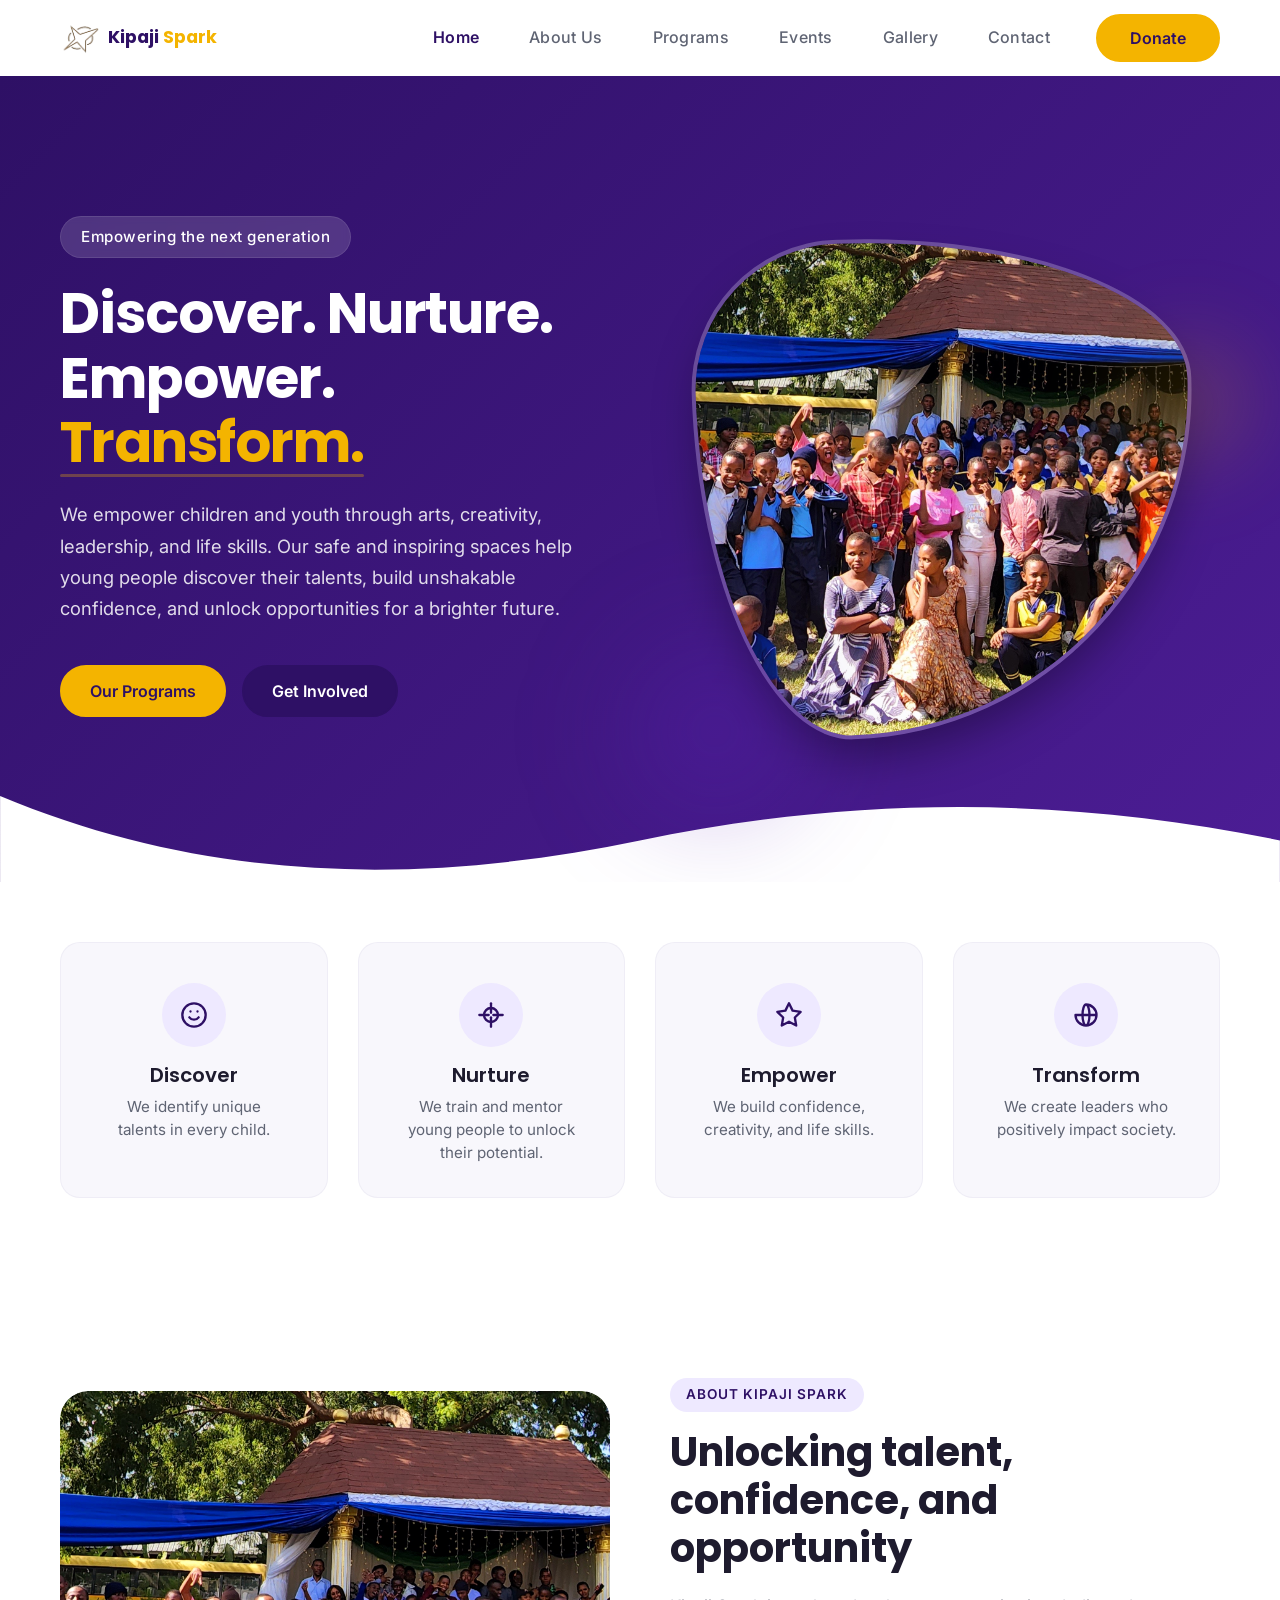
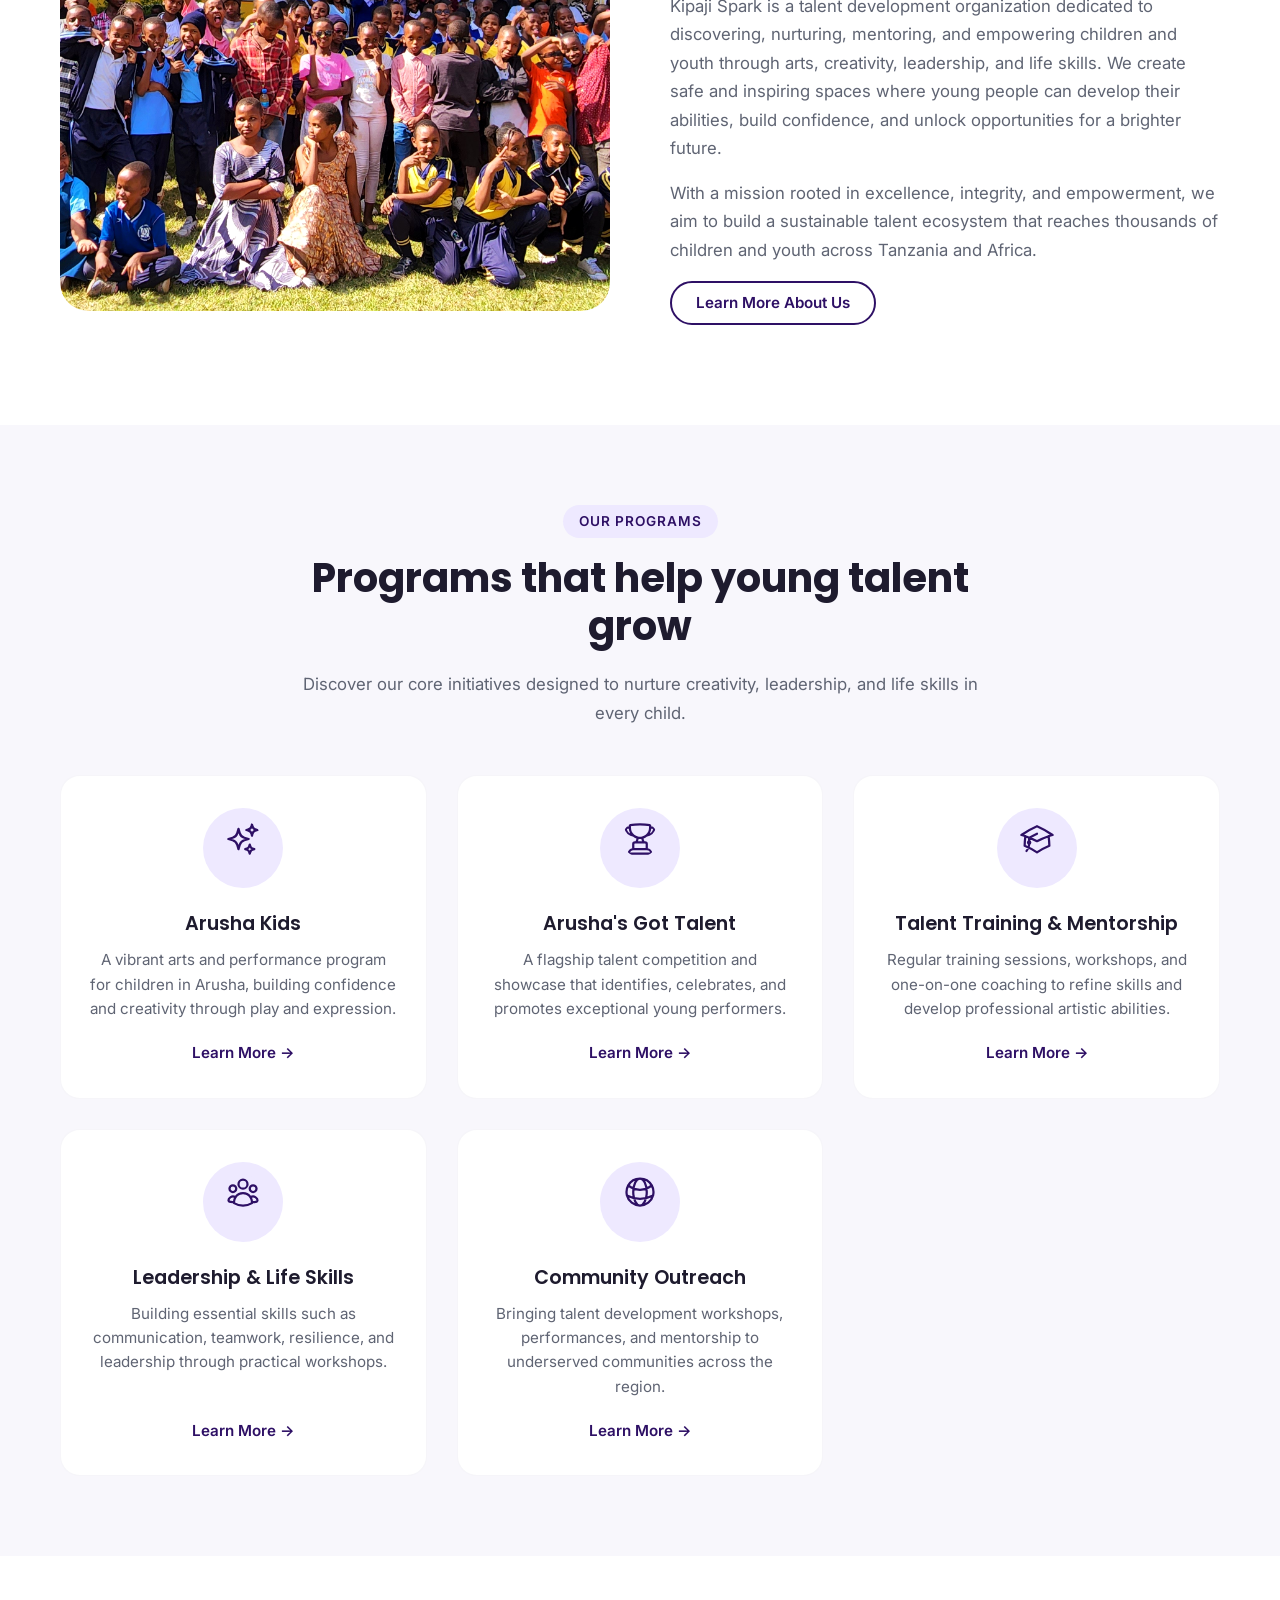
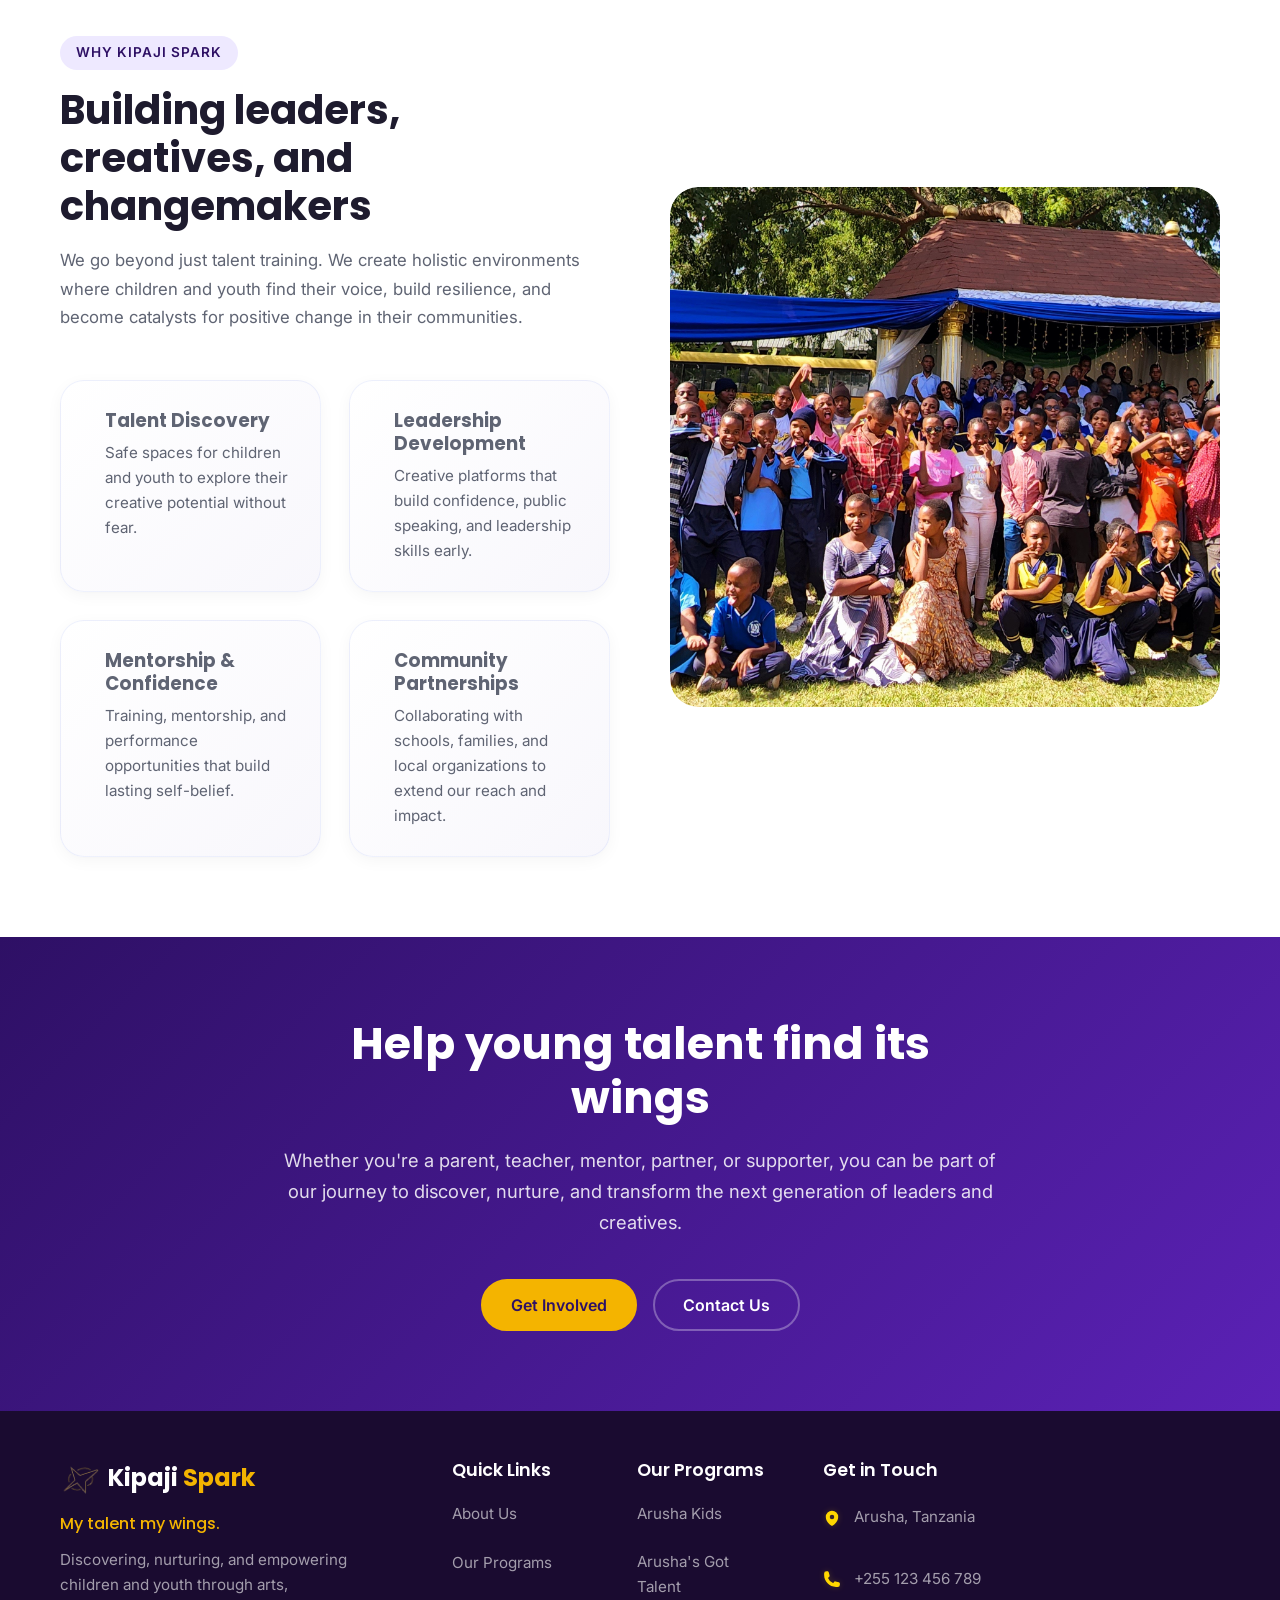
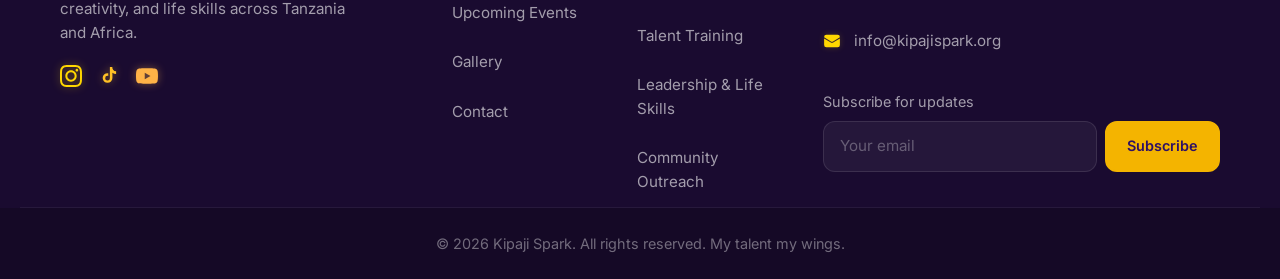
==== commit e62db7db: "social links and whatsapp floating button" ====
--- a/index.html
+++ b/index.html
@@ -32,6 +32,20 @@
     </button>
 
     <!-- ============================================ -->
+    <!-- WHATSAPP FLOATING BUTTON                     -->
+    <!-- ============================================ -->
+    <a href="https://wa.me/255697091553?text=Hello%20Kipaji%20Spark%2C%20I%27d%20like%20to%20know%20more%20about%20your%20programs" 
+    target="_blank" 
+    rel="noopener noreferrer" 
+    class="whatsapp-float" 
+    id="whatsappFloat" 
+    aria-label="Chat with us on WhatsApp">
+        <svg xmlns="http://www.w3.org/2000/svg" viewBox="0 0 24 24" fill="currentColor">
+            <path d="M17.472 14.382c-.297-.149-1.758-.867-2.03-.967-.273-.099-.471-.148-.67.15-.197.297-.767.966-.94 1.164-.173.199-.347.223-.644.075-.297-.15-1.255-.463-2.39-1.475-.883-.788-1.48-1.761-1.653-2.059-.173-.297-.018-.458.13-.606.134-.133.298-.347.446-.52.149-.174.198-.298.298-.497.099-.198.05-.371-.025-.52-.075-.149-.669-1.612-.916-2.207-.242-.579-.487-.5-.669-.51-.173-.008-.371-.01-.57-.01-.198 0-.52.074-.792.372-.272.297-1.04 1.016-1.04 2.479 0 1.462 1.065 2.875 1.213 3.074.149.198 2.096 3.2 5.077 4.487.709.306 1.262.489 1.694.625.712.227 1.36.195 1.871.118.571-.085 1.758-.719 2.006-1.413.248-.694.248-1.289.173-1.413-.074-.124-.272-.198-.57-.347m-5.421 7.403h-.004a9.87 9.87 0 01-5.031-1.378l-.361-.214-3.741.982.998-3.648-.235-.374a9.86 9.86 0 01-1.51-5.26c.001-5.45 4.436-9.884 9.888-9.884 2.64 0 5.122 1.03 6.988 2.898a9.825 9.825 0 012.893 6.994c-.003 5.45-4.437 9.884-9.885 9.884m8.413-18.297A11.815 11.815 0 0012.05 0C5.495 0 .16 5.335.157 11.892c0 2.096.547 4.142 1.588 5.945L.057 24l6.305-1.654a11.882 11.882 0 005.683 1.448h.005c6.554 0 11.89-5.335 11.893-11.893a11.821 11.821 0 00-3.48-8.413z"/>
+        </svg>
+    </a>
+
+    <!-- ============================================ -->
     <!-- A) HEADER / NAVIGATION                        -->
     <!-- ============================================ -->
     <header class="site-header" id="site-header">
@@ -68,31 +82,17 @@
                 <div class="nav-social-footer">
                     <span class="social-label">Follow Us</span>
                     <div class="nav-social-icons">
-                        <a href="https://facebook.com/kipajispark" target="_blank" rel="noopener noreferrer" aria-label="Follow on Facebook" class="social-link">
-                            <svg xmlns="http://www.w3.org/2000/svg" viewBox="0 0 24 24" fill="currentColor">
-                                <path d="M24 12.073c0-6.627-5.373-12-12-12s-12 5.373-12 12c0 5.99 4.388 10.954 10.125 11.854v-8.385H7.078v-3.47h3.047V9.43c0-3.007 1.792-4.669 4.533-4.669 1.312 0 2.686.235 2.686.235v2.953H15.83c-1.491 0-1.956.925-1.956 1.874v2.25h3.328l-.532 3.47h-2.796v8.385C19.612 23.027 24 18.062 24 12.073z"/>
-                            </svg>
-                        </a>
-                        <a href="https://instagram.com/kipajispark" target="_blank" rel="noopener noreferrer" aria-label="Follow on Instagram" class="social-link">
-                            <svg xmlns="http://www.w3.org/2000/svg" viewBox="0 0 24 24" fill="currentColor">
-                                <path d="M12 2.163c3.204 0 3.584.012 4.85.07 3.252.148 4.771 1.691 4.919 4.919.058 1.265.069 1.645.069 4.849 0 3.205-.012 3.584-.069 4.849-.149 3.225-1.664 4.771-4.919 4.919-1.266.058-1.644.07-4.85.07-3.204 0-3.584-.012-4.849-.07-3.26-.149-4.771-1.699-4.919-4.92-.058-1.265-.07-1.644-.07-4.849 0-3.204.013-3.583.07-4.849.149-3.227 1.664-4.771 4.919-4.919 1.266-.057 1.645-.069 4.849-.069zm0-2.163c-3.259 0-3.667.014-4.947.072-4.358.2-6.78 2.618-6.98 6.98-.059 1.281-.073 1.689-.073 4.948 0 3.259.014 3.668.072 4.948.2 4.358 2.618 6.78 6.98 6.98 1.281.058 1.689.072 4.948.072 3.259 0 3.668-.014 4.948-.072 4.354-.2 6.782-2.618 6.979-6.98.059-1.28.073-1.689.073-4.948 0-3.259-.014-3.667-.072-4.947-.196-4.354-2.617-6.78-6.979-6.98-1.281-.059-1.69-.073-4.949-.073zm0 5.838c-3.403 0-6.162 2.759-6.162 6.162s2.759 6.163 6.162 6.163 6.162-2.759 6.162-6.163c0-3.403-2.759-6.162-6.162-6.162zm0 10.162c-2.209 0-4-1.79-4-4 0-2.209 1.791-4 4-4s4 1.791 4 4c0 2.21-1.791 4-4 4zm6.406-11.845c-.796 0-1.441.645-1.441 1.44s.645 1.44 1.441 1.44c.795 0 1.439-.645 1.439-1.44s-.644-1.44-1.439-1.44z"/>
-                            </svg>
-                        </a>
-                        <a href="https://twitter.com/kipajispark" target="_blank" rel="noopener noreferrer" aria-label="Follow on Twitter" class="social-link">
-                            <svg xmlns="http://www.w3.org/2000/svg" viewBox="0 0 24 24" fill="currentColor">
-                                <path d="M18.244 2.25h3.308l-7.227 8.26 8.502 11.24H16.17l-5.214-6.817L4.99 21.75H1.68l7.73-8.835L1.254 2.25H8.08l4.713 6.231zm-1.161 17.52h1.833L7.084 4.126H5.117z"/>
-                            </svg>
-                        </a>
-                        <a href="https://youtube.com/@kipajispark" target="_blank" rel="noopener noreferrer" aria-label="Subscribe on YouTube" class="social-link">
-                            <svg xmlns="http://www.w3.org/2000/svg" viewBox="0 0 24 24" fill="currentColor">
-                                <path d="M23.498 6.186a3.016 3.016 0 0 0-2.122-2.136C19.505 3.545 12 3.545 12 3.545s-7.505 0-9.377.505A3.017 3.017 0 0 0 .502 6.186C0 8.07 0 12 0 12s0 3.93.502 5.814a3.016 3.016 0 0 0 2.122 2.136c1.871.505 9.376.505 9.376.505s7.505 0 9.377-.505a3.015 3.015 0 0 0 2.122-2.136C24 15.93 24 12 24 12s0-3.93-.502-5.814zM9.545 15.568V8.432L15.818 12l-6.273 3.568z"/>
-                            </svg>
-                        </a>
-                        <a href="https://linkedin.com/company/kipajispark" target="_blank" rel="noopener noreferrer" aria-label="Follow on LinkedIn" class="social-link">
-                            <svg xmlns="http://www.w3.org/2000/svg" viewBox="0 0 24 24" fill="currentColor">
-                                <path d="M20.447 20.452h-3.554v-5.569c0-1.328-.027-3.037-1.852-3.037-1.853 0-2.136 1.445-2.136 2.939v5.667H9.351V9h3.414v1.561h.046c.477-.9 1.637-1.85 3.37-1.85 3.601 0 4.267 2.37 4.267 5.455v6.286zM5.337 7.433c-1.144 0-2.063-.926-2.063-2.065 0-1.138.92-2.063 2.063-2.063 1.14 0 2.064.925 2.064 2.063 0 1.139-.925 2.065-2.064 2.065zm1.782 13.019H3.555V9h3.564v11.452zM22.225 0H1.771C.792 0 0 .774 0 1.729v20.542C0 23.227.792 24 1.771 24h20.451C23.2 24 24 23.227 24 22.271V1.729C24 .774 23.2 0 22.222 0h.003z"/>
-                            </svg>
-                        </a>
+                        <a href="https://www.instagram.com/kipajispark_tz?igsh=MXZ3b2w2d3JpbGo3bg==" target="_blank" rel="noopener noreferrer" aria-label="Follow KIPAJI SPARK on Instagram" class="social-link">
+                        <svg xmlns="http://www.w3.org/2000/svg" viewBox="0 0 24 24" fill="currentColor" class="social-icon"><path d="M12 2.163c3.204 0 3.584.012 4.85.07 3.252.148 4.771 1.691 4.919 4.919.058 1.265.069 1.645.069 4.849 0 3.205-.012 3.584-.069 4.849-.149 3.225-1.664 4.771-4.919 4.919-1.266.058-1.644.07-4.85.07-3.204 0-3.584-.012-4.849-.07-3.26-.149-4.771-1.699-4.919-4.92-.058-1.265-.07-1.644-.07-4.849 0-3.204.013-3.583.07-4.849.149-3.227 1.664-4.771 4.919-4.919 1.266-.057 1.645-.069 4.849-.069zm0-2.163c-3.259 0-3.667.014-4.947.072-4.358.2-6.78 2.618-6.98 6.98-.059 1.281-.073 1.689-.073 4.948 0 3.259.014 3.668.072 4.948.2 4.358 2.618 6.78 6.98 6.98 1.281.058 1.689.072 4.948.072 3.259 0 3.668-.014 4.948-.072 4.354-.2 6.782-2.618 6.979-6.98.059-1.28.073-1.689.073-4.948 0-3.259-.014-3.667-.072-4.947-.196-4.354-2.617-6.78-6.979-6.98-1.281-.059-1.69-.073-4.949-.073zm0 5.838c-3.403 0-6.162 2.759-6.162 6.162s2.759 6.163 6.162 6.163 6.162-2.759 6.162-6.163c0-3.403-2.759-6.162-6.162-6.162zm0 10.162c-2.209 0-4-1.79-4-4 0-2.209 1.791-4 4-4s4 1.791 4 4c0 2.21-1.791 4-4 4zm6.406-11.845c-.796 0-1.441.645-1.441 1.44s.645 1.44 1.441 1.44c.795 0 1.439-.645 1.439-1.44s-.644-1.44-1.439-1.44z"/></svg>
+                    </a>
+                    <a href="https://www.tiktok.com/@kipajispark_tz?_r=1&_t=ZS-97y5X1iWm84" target="_blank" rel="noopener noreferrer" aria-label="Follow KIPAJI SPARK on TikTok" class="social-link">
+                        <svg xmlns="http://www.w3.org/2000/svg" viewBox="0 0 24 24" fill="currentColor" class="social-icon">
+                            <path d="M19.589 6.686a4.093 4.093 0 0 1-3.98-4.436h-2.643v12.077a2.56 2.56 0 0 1-2.557 2.56 2.56 2.56 0 0 1-2.557-2.56 2.56 2.56 0 0 1 2.557-2.56c.272 0 .529.045.775.126V8.947a5.31 5.31 0 0 0-.775-.073 5.31 5.31 0 0 0-5.31 5.31 5.31 5.31 0 0 0 5.31 5.31 5.31 5.31 0 0 0 5.31-5.31V8.547a6.904 6.904 0 0 0 4.03 1.303V6.686c-.011 0-.022 0-.033 0z"/>
+                        </svg>
+                    </a>
+                    <a href="https://youtube.com/@kipajispark?si=dhooBKffoszc910C" target="_blank" rel="noopener noreferrer" aria-label="Subscribe to KIPAJI SPARK on YouTube" class="social-link">
+                        <svg xmlns="http://www.w3.org/2000/svg" viewBox="0 0 24 24" fill="currentColor" class="social-icon"><path d="M23.498 6.186a3.016 3.016 0 0 0-2.122-2.136C19.505 3.545 12 3.545 12 3.545s-7.505 0-9.377.505A3.017 3.017 0 0 0 .502 6.186C0 8.07 0 12 0 12s0 3.93.502 5.814a3.016 3.016 0 0 0 2.122 2.136c1.871.505 9.376.505 9.376.505s7.505 0 9.377-.505a3.015 3.015 0 0 0 2.122-2.136C24 15.93 24 12 24 12s0-3.93-.502-5.814zM9.545 15.568V8.432L15.818 12l-6.273 3.568z"/></svg>
+                    </a>
                     </div>
                 </div>
             </nav>
@@ -352,30 +352,16 @@
                 <p class="footer-tagline">My talent my wings.</p>
                 <p class="footer-desc">Discovering, nurturing, and empowering children and youth through arts, creativity, and life skills across Tanzania and Africa.</p>
                 <div class="footer-socials">
-                    <a href="https://facebook.com/kipajispark" target="_blank" rel="noopener noreferrer" aria-label="Follow KIPAJI SPARK on Facebook" class="social-link">
+                    <a href="https://www.instagram.com/kipajispark_tz?igsh=MXZ3b2w2d3JpbGo3bg==" target="_blank" rel="noopener noreferrer" aria-label="Follow KIPAJI SPARK on Instagram" class="social-link">
+                        <svg xmlns="http://www.w3.org/2000/svg" viewBox="0 0 24 24" fill="currentColor" class="social-icon"><path d="M12 2.163c3.204 0 3.584.012 4.85.07 3.252.148 4.771 1.691 4.919 4.919.058 1.265.069 1.645.069 4.849 0 3.205-.012 3.584-.069 4.849-.149 3.225-1.664 4.771-4.919 4.919-1.266.058-1.644.07-4.85.07-3.204 0-3.584-.012-4.849-.07-3.26-.149-4.771-1.699-4.919-4.92-.058-1.265-.07-1.644-.07-4.849 0-3.204.013-3.583.07-4.849.149-3.227 1.664-4.771 4.919-4.919 1.266-.057 1.645-.069 4.849-.069zm0-2.163c-3.259 0-3.667.014-4.947.072-4.358.2-6.78 2.618-6.98 6.98-.059 1.281-.073 1.689-.073 4.948 0 3.259.014 3.668.072 4.948.2 4.358 2.618 6.78 6.98 6.98 1.281.058 1.689.072 4.948.072 3.259 0 3.668-.014 4.948-.072 4.354-.2 6.782-2.618 6.979-6.98.059-1.28.073-1.689.073-4.948 0-3.259-.014-3.667-.072-4.947-.196-4.354-2.617-6.78-6.979-6.98-1.281-.059-1.69-.073-4.949-.073zm0 5.838c-3.403 0-6.162 2.759-6.162 6.162s2.759 6.163 6.162 6.163 6.162-2.759 6.162-6.163c0-3.403-2.759-6.162-6.162-6.162zm0 10.162c-2.209 0-4-1.79-4-4 0-2.209 1.791-4 4-4s4 1.791 4 4c0 2.21-1.791 4-4 4zm6.406-11.845c-.796 0-1.441.645-1.441 1.44s.645 1.44 1.441 1.44c.795 0 1.439-.645 1.439-1.44s-.644-1.44-1.439-1.44z"/></svg>
+                    </a>
+                    <a href="https://www.tiktok.com/@kipajispark_tz?_r=1&_t=ZS-97y5X1iWm84" target="_blank" rel="noopener noreferrer" aria-label="Follow KIPAJI SPARK on TikTok" class="social-link">
                         <svg xmlns="http://www.w3.org/2000/svg" viewBox="0 0 24 24" fill="currentColor" class="social-icon">
-                            <path d="M24 12.073c0-6.627-5.373-12-12-12s-12 5.373-12 12c0 5.99 4.388 10.954 10.125 11.854v-8.385H7.078v-3.47h3.047V9.43c0-3.007 1.792-4.669 4.533-4.669 1.312 0 2.686.235 2.686.235v2.953H15.83c-1.491 0-1.956.925-1.956 1.874v2.25h3.328l-.532 3.47h-2.796v8.385C19.612 23.027 24 18.062 24 12.073z"/>
+                            <path d="M19.589 6.686a4.093 4.093 0 0 1-3.98-4.436h-2.643v12.077a2.56 2.56 0 0 1-2.557 2.56 2.56 2.56 0 0 1-2.557-2.56 2.56 2.56 0 0 1 2.557-2.56c.272 0 .529.045.775.126V8.947a5.31 5.31 0 0 0-.775-.073 5.31 5.31 0 0 0-5.31 5.31 5.31 5.31 0 0 0 5.31 5.31 5.31 5.31 0 0 0 5.31-5.31V8.547a6.904 6.904 0 0 0 4.03 1.303V6.686c-.011 0-.022 0-.033 0z"/>
                         </svg>
                     </a>
-                    <a href="https://instagram.com/kipajispark" target="_blank" rel="noopener noreferrer" aria-label="Follow KIPAJI SPARK on Instagram" class="social-link">
-                        <svg xmlns="http://www.w3.org/2000/svg" viewBox="0 0 24 24" fill="currentColor" class="social-icon">
-                            <path d="M12 2.163c3.204 0 3.584.012 4.85.07 3.252.148 4.771 1.691 4.919 4.919.058 1.265.069 1.645.069 4.849 0 3.205-.012 3.584-.069 4.849-.149 3.225-1.664 4.771-4.919 4.919-1.266.058-1.644.07-4.85.07-3.204 0-3.584-.012-4.849-.07-3.26-.149-4.771-1.699-4.919-4.92-.058-1.265-.07-1.644-.07-4.849 0-3.204.013-3.583.07-4.849.149-3.227 1.664-4.771 4.919-4.919 1.266-.057 1.645-.069 4.849-.069zm0-2.163c-3.259 0-3.667.014-4.947.072-4.358.2-6.78 2.618-6.98 6.98-.059 1.281-.073 1.689-.073 4.948 0 3.259.014 3.668.072 4.948.2 4.358 2.618 6.78 6.98 6.98 1.281.058 1.689.072 4.948.072 3.259 0 3.668-.014 4.948-.072 4.354-.2 6.782-2.618 6.979-6.98.059-1.28.073-1.689.073-4.948 0-3.259-.014-3.667-.072-4.947-.196-4.354-2.617-6.78-6.979-6.98-1.281-.059-1.69-.073-4.949-.073zm0 5.838c-3.403 0-6.162 2.759-6.162 6.162s2.759 6.163 6.162 6.163 6.162-2.759 6.162-6.163c0-3.403-2.759-6.162-6.162-6.162zm0 10.162c-2.209 0-4-1.79-4-4 0-2.209 1.791-4 4-4s4 1.791 4 4c0 2.21-1.791 4-4 4zm6.406-11.845c-.796 0-1.441.645-1.441 1.44s.645 1.44 1.441 1.44c.795 0 1.439-.645 1.439-1.44s-.644-1.44-1.439-1.44z"/>
-                        </svg>
-                    </a>
-                    <a href="https://twitter.com/kipajispark" target="_blank" rel="noopener noreferrer" aria-label="Follow KIPAJI SPARK on Twitter" class="social-link">
-                        <svg xmlns="http://www.w3.org/2000/svg" viewBox="0 0 24 24" fill="currentColor" class="social-icon">
-                            <path d="M18.244 2.25h3.308l-7.227 8.26 8.502 11.24H16.17l-5.214-6.817L4.99 21.75H1.68l7.73-8.835L1.254 2.25H8.08l4.713 6.231zm-1.161 17.52h1.833L7.084 4.126H5.117z"/>
-                        </svg>
-                    </a>
-                    <a href="https://youtube.com/@kipajispark" target="_blank" rel="noopener noreferrer" aria-label="Subscribe to KIPAJI SPARK on YouTube" class="social-link">
-                        <svg xmlns="http://www.w3.org/2000/svg" viewBox="0 0 24 24" fill="currentColor" class="social-icon">
-                            <path d="M23.498 6.186a3.016 3.016 0 0 0-2.122-2.136C19.505 3.545 12 3.545 12 3.545s-7.505 0-9.377.505A3.017 3.017 0 0 0 .502 6.186C0 8.07 0 12 0 12s0 3.93.502 5.814a3.016 3.016 0 0 0 2.122 2.136c1.871.505 9.376.505 9.376.505s7.505 0 9.377-.505a3.015 3.015 0 0 0 2.122-2.136C24 15.93 24 12 24 12s0-3.93-.502-5.814zM9.545 15.568V8.432L15.818 12l-6.273 3.568z"/>
-                        </svg>
-                    </a>
-                    <a href="https://linkedin.com/company/kipajispark" target="_blank" rel="noopener noreferrer" aria-label="Follow KIPAJI SPARK on LinkedIn" class="social-link">
-                        <svg xmlns="http://www.w3.org/2000/svg" viewBox="0 0 24 24" fill="currentColor" class="social-icon">
-                            <path d="M20.447 20.452h-3.554v-5.569c0-1.328-.027-3.037-1.852-3.037-1.853 0-2.136 1.445-2.136 2.939v5.667H9.351V9h3.414v1.561h.046c.477-.9 1.637-1.85 3.37-1.85 3.601 0 4.267 2.37 4.267 5.455v6.286zM5.337 7.433c-1.144 0-2.063-.926-2.063-2.065 0-1.138.92-2.063 2.063-2.063 1.14 0 2.064.925 2.064 2.063 0 1.139-.925 2.065-2.064 2.065zm1.782 13.019H3.555V9h3.564v11.452zM22.225 0H1.771C.792 0 0 .774 0 1.729v20.542C0 23.227.792 24 1.771 24h20.451C23.2 24 24 23.227 24 22.271V1.729C24 .774 23.2 0 22.222 0h.003z"/>
-                        </svg>
+                    <a href="https://youtube.com/@kipajispark?si=dhooBKffoszc910C" target="_blank" rel="noopener noreferrer" aria-label="Subscribe to KIPAJI SPARK on YouTube" class="social-link">
+                        <svg xmlns="http://www.w3.org/2000/svg" viewBox="0 0 24 24" fill="currentColor" class="social-icon"><path d="M23.498 6.186a3.016 3.016 0 0 0-2.122-2.136C19.505 3.545 12 3.545 12 3.545s-7.505 0-9.377.505A3.017 3.017 0 0 0 .502 6.186C0 8.07 0 12 0 12s0 3.93.502 5.814a3.016 3.016 0 0 0 2.122 2.136c1.871.505 9.376.505 9.376.505s7.505 0 9.377-.505a3.015 3.015 0 0 0 2.122-2.136C24 15.93 24 12 24 12s0-3.93-.502-5.814zM9.545 15.568V8.432L15.818 12l-6.273 3.568z"/></svg>
                     </a>
                 </div>
             </div>
--- a/assets/css/responsive.css
+++ b/assets/css/responsive.css
@@ -82,7 +82,7 @@
 }
 
 /* ==========================================================
-   HEADER / NAVIGATION - Mobile First
+   HEADER / NAVIGATION - Mobile First (Sticky Navigation)
    ========================================================== */
 
 /* Prevent horizontal scroll on mobile */
@@ -93,25 +93,53 @@
     position: relative;
 }
 
+/* Add padding to body to prevent content from hiding behind fixed header */
+body {
+    padding-top: var(--header-height);
+}
+
 .site-header {
     overflow: visible;
-    transition: transform 0.4s cubic-bezier(0.22, 1, 0.36, 1);
-    position: sticky;
+    position: fixed;
     top: 0;
+    left: 0;
+    right: 0;
     z-index: 1000;
     background: rgba(255, 255, 255, 0.95);
     backdrop-filter: blur(12px);
     -webkit-backdrop-filter: blur(12px);
     border-bottom: 1px solid rgba(46, 16, 101, 0.06);
-}
-
-/* Hide header when scrolling down, show when scrolling up */
+    /* Enhanced transition for smooth auto-hide */
+    transition: transform 0.5s cubic-bezier(0.22, 1, 0.36, 1), 
+                box-shadow 0.3s ease,
+                background 0.3s ease;
+    will-change: transform;
+    height: var(--header-height);
+}
+
+/* Auto-hide header with improved behavior */
 .site-header.hide-header {
     transform: translateY(-100%);
+    /* Add shadow when hiding to create depth effect */
+    box-shadow: 0 2px 20px rgba(0, 0, 0, 0.08);
 }
 
 .site-header.show-header {
     transform: translateY(0);
+    /* Smooth shadow appearance when showing */
+    box-shadow: 0 2px 24px rgba(46, 16, 101, 0.06);
+}
+
+/* Additional state for when header is at top */
+.site-header.at-top {
+    box-shadow: none;
+    border-bottom-color: transparent;
+}
+
+/* Scrolled state for sticky header */
+.site-header.scrolled {
+    box-shadow: 0 2px 24px rgba(46, 16, 101, 0.08);
+    border-bottom-color: rgba(46, 16, 101, 0.08);
 }
 
 .header-container {
@@ -411,6 +439,50 @@
 }
 
 /* ==========================================================
+   FOOTER - Match the home page on smaller screens
+   ========================================================== */
+@media (max-width: 1024px) {
+    .site-footer .footer-container {
+        grid-template-columns: 1fr 1fr;
+        gap: 32px;
+    }
+}
+
+@media (max-width: 768px) {
+    .site-footer .footer-container {
+        grid-template-columns: 1fr;
+        gap: 32px;
+    }
+
+    .site-footer .newsletter-form {
+        flex-direction: column;
+    }
+
+    .site-footer .newsletter-form .btn {
+        width: 100%;
+        justify-content: center;
+    }
+}
+
+@media (max-width: 480px) {
+    .site-footer {
+        padding-top: 40px;
+    }
+
+    .site-footer .footer-container {
+        gap: 24px;
+    }
+
+    .site-footer .footer-desc {
+        max-width: 100%;
+    }
+
+    .site-footer .footer-socials {
+        flex-wrap: wrap;
+    }
+}
+
+/* ==========================================================
    PROGRAM CARDS - Updated icon style
    ========================================================== */
 .program-card-icon-wrapper {
@@ -601,6 +673,11 @@
         --header-height-scrolled: 60px;
     }
 
+    /* Update body padding for larger header */
+    body {
+        padding-top: var(--header-height);
+    }
+
     .section-title {
         font-size: 2rem;
     }
@@ -777,11 +854,7 @@
         background: rgba(255, 255, 255, 0.92);
         backdrop-filter: blur(12px);
         -webkit-backdrop-filter: blur(12px);
-    }
-
-    .site-header.scrolled {
-        box-shadow: 0 2px 24px rgba(46, 16, 101, 0.08);
-        border-bottom-color: rgba(46, 16, 101, 0.08);
+        height: var(--header-height);
     }
 
     .card {
@@ -832,6 +905,11 @@
         --container-padding: 32px;
         --header-height: 76px;
         --header-height-scrolled: 64px;
+    }
+
+    /* Update body padding for desktop header */
+    body {
+        padding-top: var(--header-height);
     }
 
     .section-title {
@@ -1059,4 +1137,158 @@
     .nav-actions .btn:active {
         transform: scale(0.95);
     }
+}
+
+/* ==========================================================
+   WHATSAPP FLOATING BUTTON - Glassmorphism Style
+   ========================================================== */
+
+.whatsapp-float {
+    position: fixed;
+    bottom: 88px; /* Position above back-to-top button (which is at 24px + 52px height + 12px gap) */
+    right: 24px;
+    width: 56px;
+    height: 56px;
+    border-radius: 50%;
+    background: rgba(37, 211, 102, 0.85);
+    backdrop-filter: blur(12px);
+    -webkit-backdrop-filter: blur(12px);
+    color: #ffffff;
+    border: 1px solid rgba(255, 255, 255, 0.3);
+    box-shadow: 
+        0 8px 32px rgba(37, 211, 102, 0.35),
+        inset 0 1px 0 rgba(255, 255, 255, 0.4);
+    display: flex;
+    align-items: center;
+    justify-content: center;
+    text-decoration: none;
+    transition: all 0.3s cubic-bezier(0.34, 1.56, 0.64, 1);
+    z-index: 999;
+    opacity: 1;
+    visibility: visible;
+    transform: scale(1);
+    will-change: transform, box-shadow;
+}
+
+.whatsapp-float svg {
+    width: 28px;
+    height: 28px;
+    fill: currentColor;
+    transition: transform 0.3s ease;
+}
+
+/* Hover effects */
+.whatsapp-float:hover {
+    transform: translateY(-4px) scale(1.08);
+    background: rgba(37, 211, 102, 0.95);
+    box-shadow: 
+        0 12px 40px rgba(37, 211, 102, 0.45),
+        inset 0 1px 0 rgba(255, 255, 255, 0.5);
+    border-color: rgba(255, 255, 255, 0.5);
+}
+
+.whatsapp-float:hover svg {
+    transform: scale(1.1) rotate(-5deg);
+}
+
+/* Active/Pressed state */
+.whatsapp-float:active {
+    transform: scale(0.92);
+    transition-duration: 0.1s;
+}
+
+/* Pulse animation for attention */
+@keyframes whatsappPulse {
+    0% {
+        box-shadow: 0 0 0 0 rgba(37, 211, 102, 0.4);
+    }
+    70% {
+        box-shadow: 0 0 0 15px rgba(37, 211, 102, 0);
+    }
+    100% {
+        box-shadow: 0 0 0 0 rgba(37, 211, 102, 0);
+    }
+}
+
+.whatsapp-float {
+    animation: whatsappPulse 2.5s ease-in-out infinite;
+}
+
+.whatsapp-float:hover {
+    animation-play-state: paused;
+}
+
+/* ==========================================================
+   WHATSAPP FLOATING BUTTON - TABLET (576px and up)
+   ========================================================== */
+@media (min-width: 576px) {
+    .whatsapp-float {
+        bottom: 96px;
+        right: 32px;
+        width: 60px;
+        height: 60px;
+    }
+    .whatsapp-float svg {
+        width: 30px;
+        height: 30px;
+    }
+}
+
+/* ==========================================================
+   WHATSAPP FLOATING BUTTON - TABLET LANDSCAPE (769px and up)
+   ========================================================== */
+@media (min-width: 769px) {
+    .whatsapp-float {
+        bottom: 108px;
+        right: 40px;
+        width: 64px;
+        height: 64px;
+    }
+    .whatsapp-float svg {
+        width: 32px;
+        height: 32px;
+    }
+}
+
+/* ==========================================================
+   WHATSAPP FLOATING BUTTON - DESKTOP (992px and up)
+   ========================================================== */
+@media (min-width: 992px) {
+    .whatsapp-float {
+        bottom: 116px;
+        right: 40px;
+        width: 64px;
+        height: 64px;
+    }
+}
+
+/* ==========================================================
+   WHATSAPP FLOATING BUTTON - ACCESSIBILITY
+   ========================================================== */
+@media (prefers-reduced-motion: reduce) {
+    .whatsapp-float {
+        animation: none !important;
+    }
+    .whatsapp-float:hover svg {
+        transform: none !important;
+    }
+    .whatsapp-float svg {
+        transition: none !important;
+    }
+}
+
+/* Touch device optimization */
+@media (hover: none) and (pointer: coarse) {
+    .whatsapp-float {
+        width: 60px;
+        height: 60px;
+        bottom: 88px;
+        right: 24px;
+    }
+    .whatsapp-float:active {
+        transform: scale(0.9);
+    }
+    .whatsapp-float:hover {
+        transform: scale(1);
+    }
 }
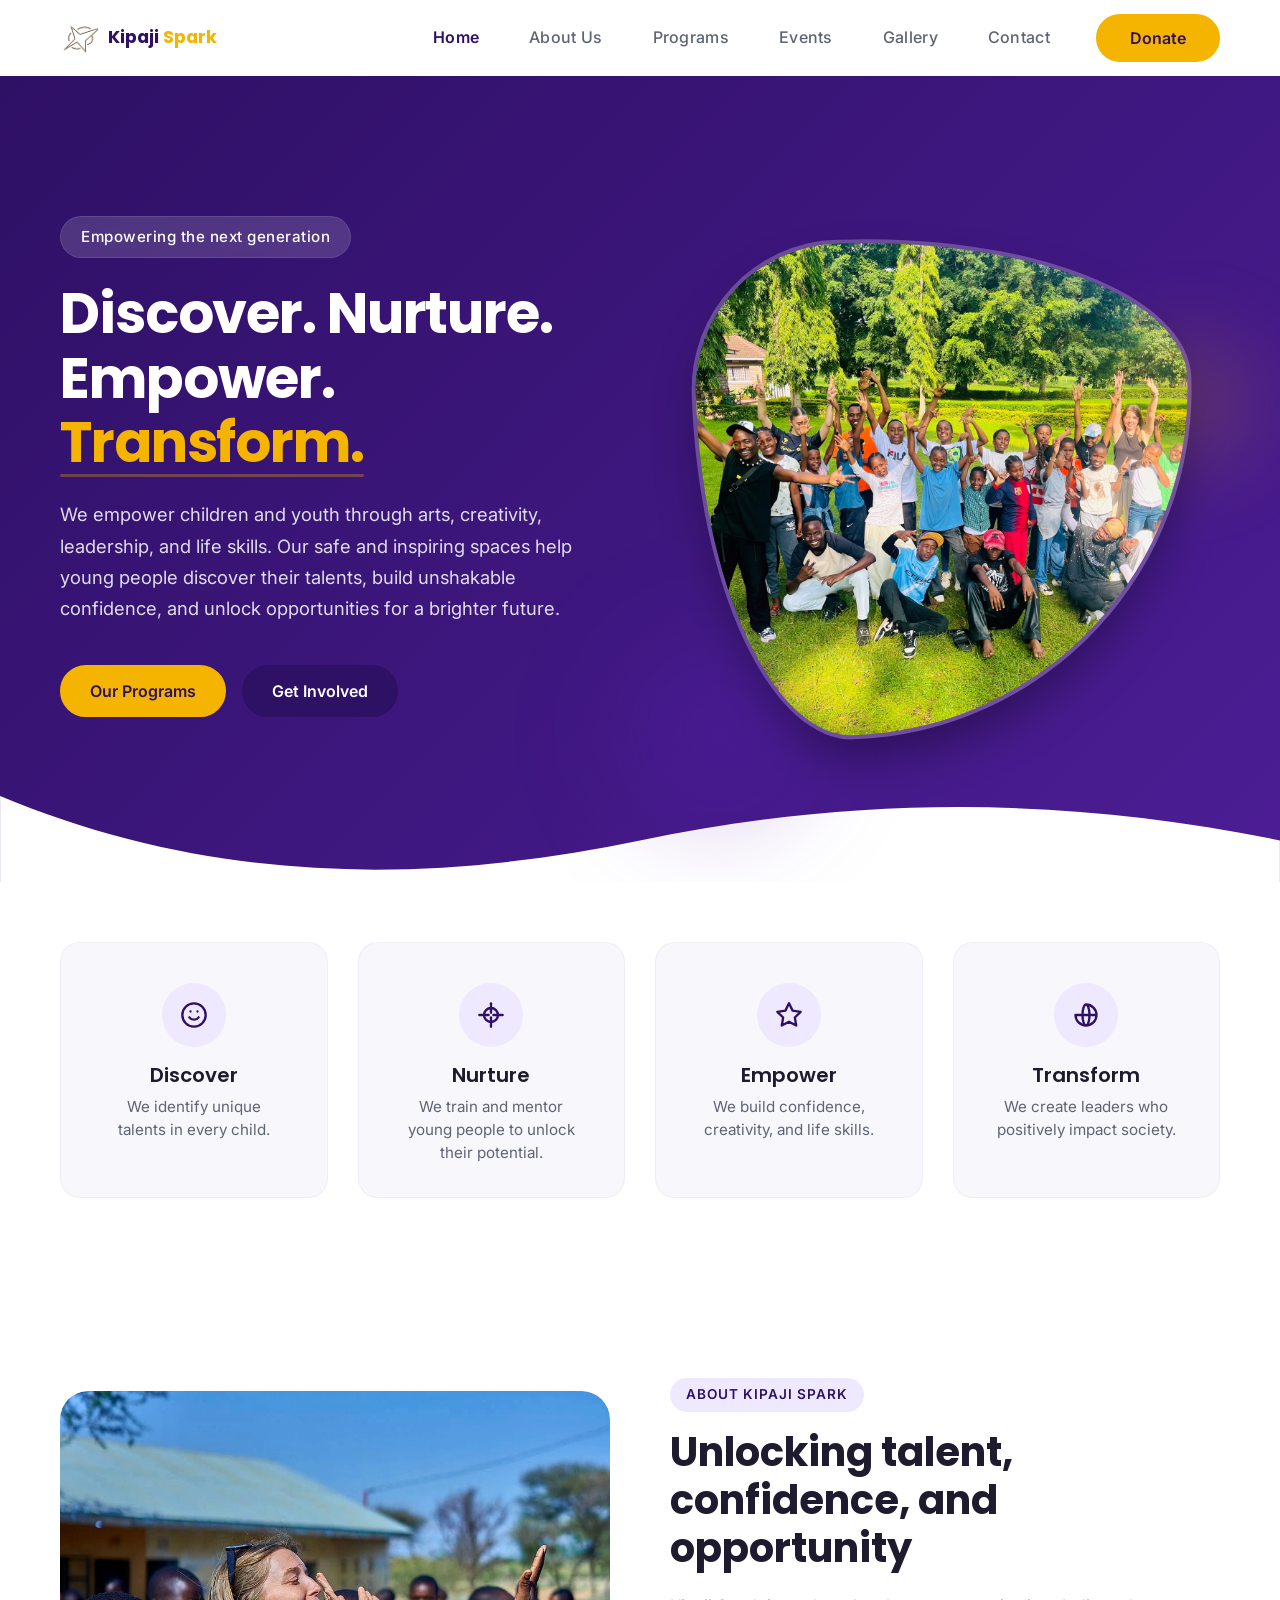
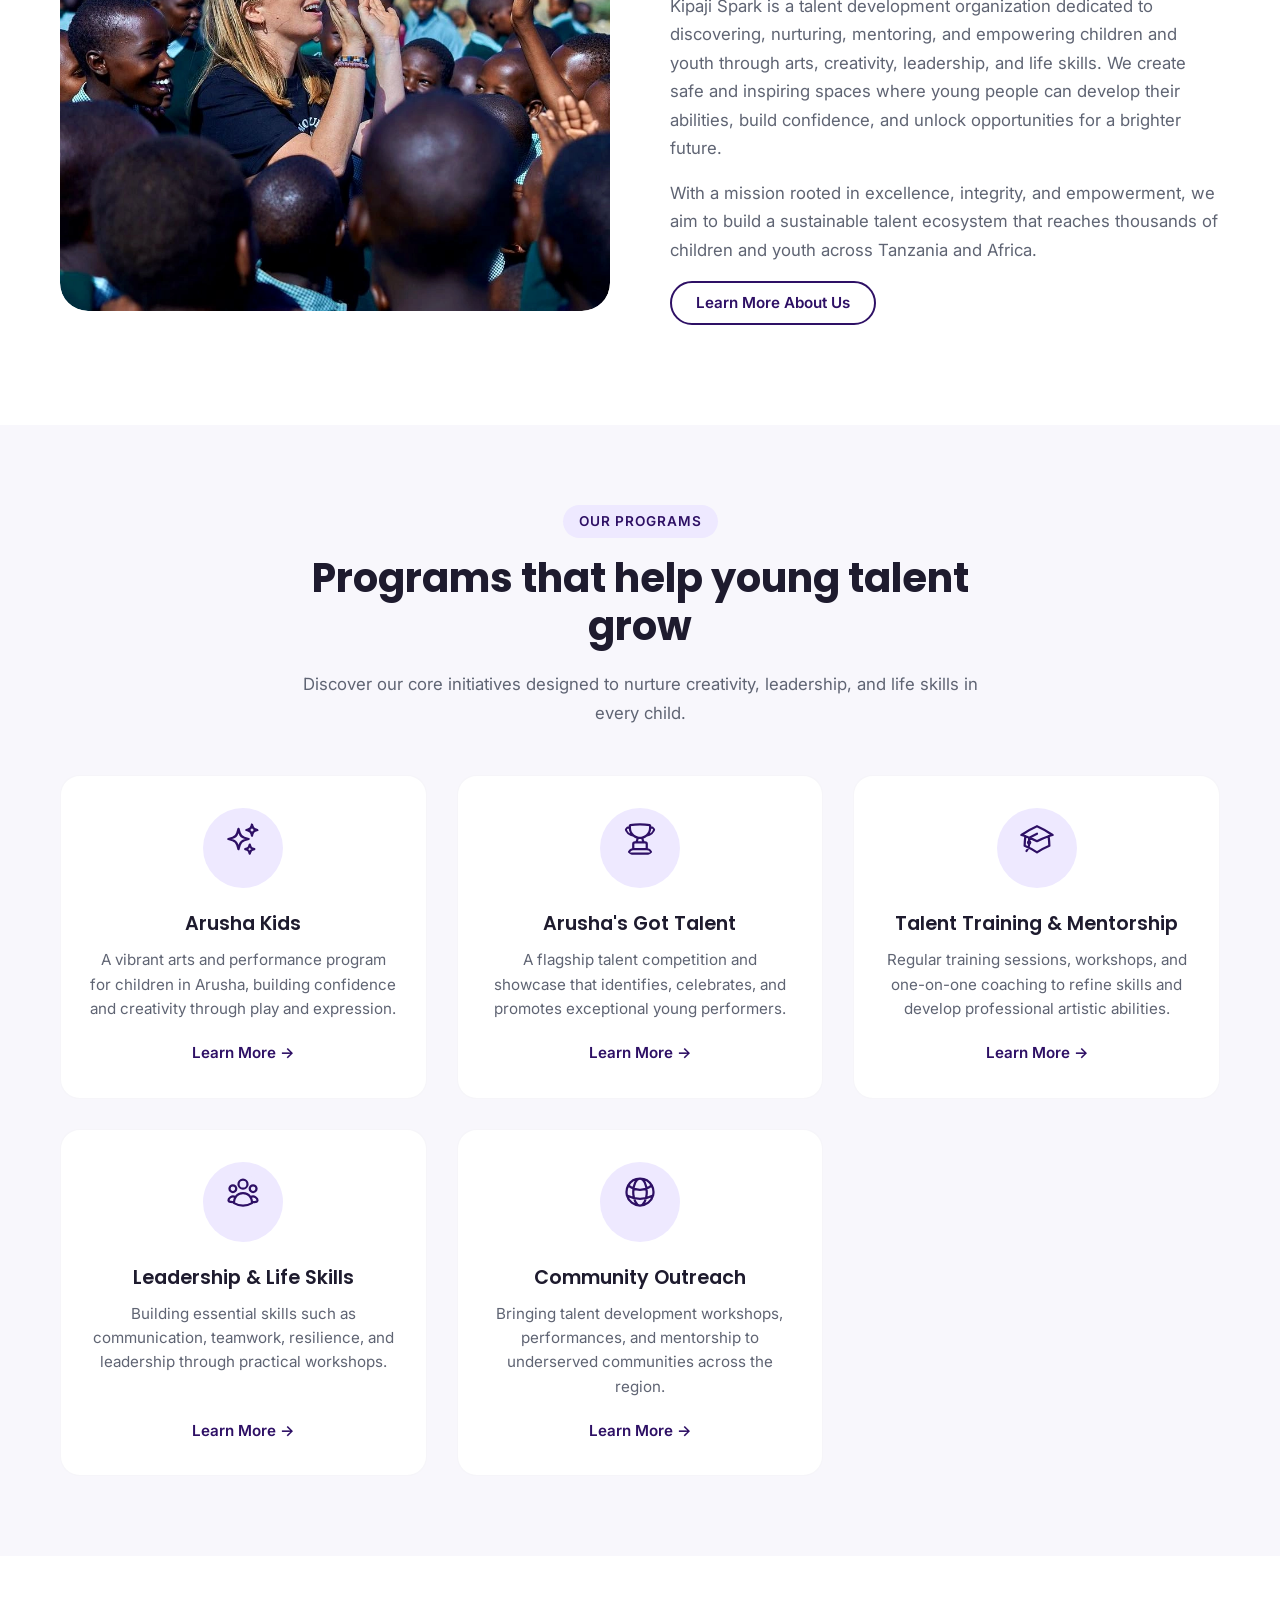
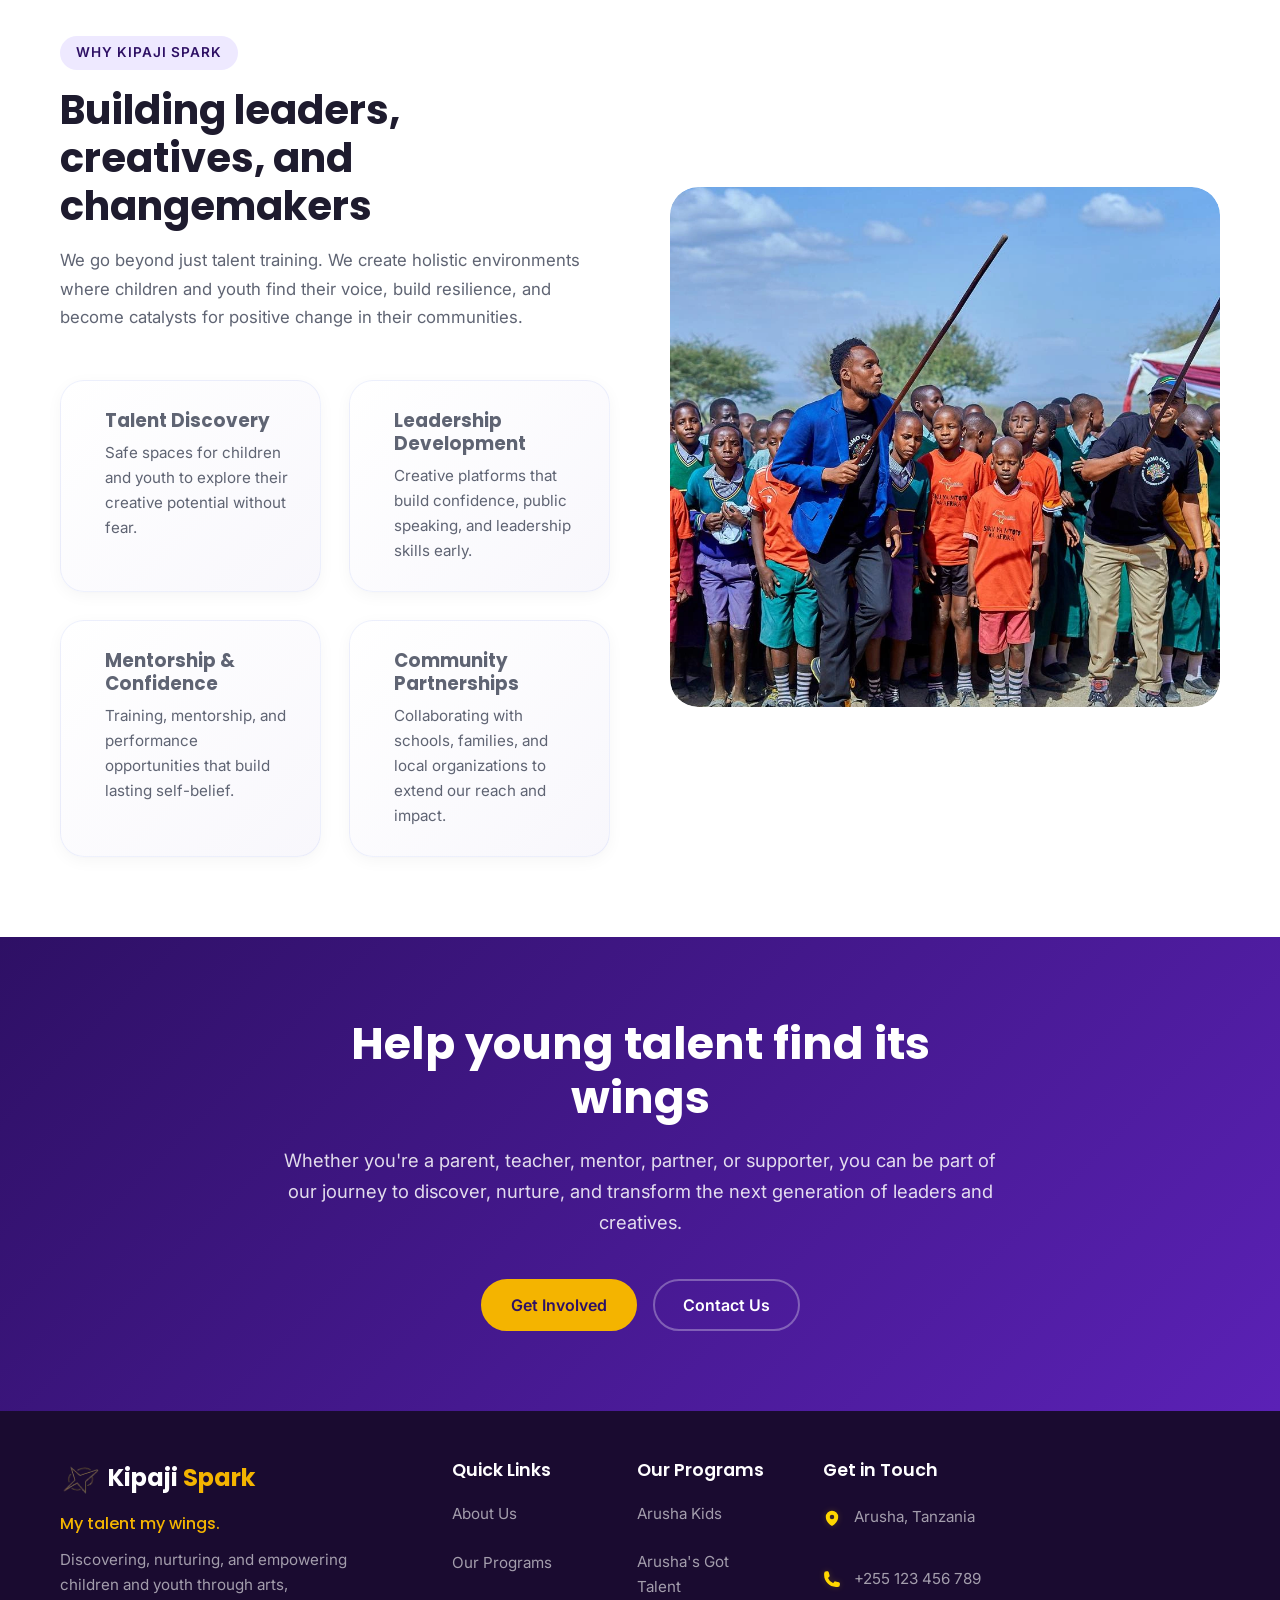
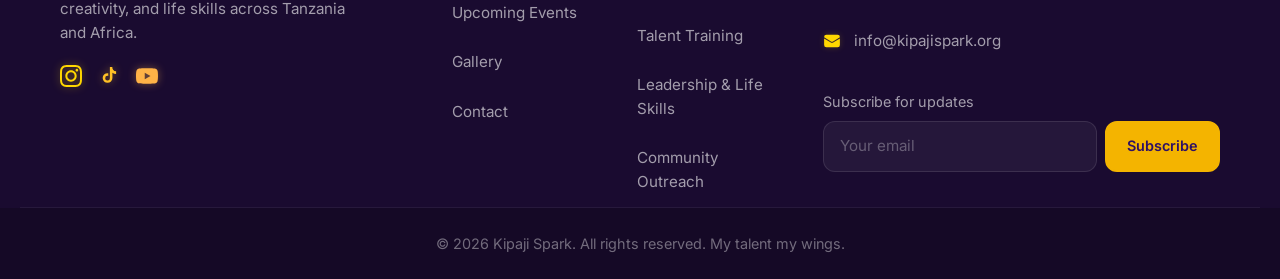
==== commit ef8078da: "Images upload for each page and added donation page under construction" ====
--- a/index.html
+++ b/index.html
@@ -52,7 +52,7 @@
         <div class="container header-container">
             <div class="logo-wrapper">
                 <a href="index.html" class="logo-link">
-                    <img src="assets/images/logo/logo.png" alt="KIPAJI SPARK Logo" class="logo-icon">
+                    <img src="assets/images/logo/logo.webp" alt="KIPAJI SPARK Logo" class="logo-icon">
                     <span class="logo-text">Kipaji <span class="logo-highlight">Spark</span></span>
                 </a>
             </div>
@@ -130,7 +130,7 @@
                 </div>
                 <div class="hero-image-wrapper">
                     <div class="hero-image-shape">
-                        <img src="assets/images/kids.jpeg" alt="Smiling children and youth participating in Kipaji Spark talent activities" />
+                        <img src="assets/images/home/hero-one.webp" alt="Smiling children and youth enrolled in Kipaji Spark talent activities" />
                     </div>
                     <div class="deco-shape deco-yellow-blob"></div>
                     <div class="deco-shape deco-purple-blob"></div>
@@ -187,7 +187,7 @@
         <section class="about-preview-section">
             <div class="container about-preview-container">
                 <div class="about-preview-image">
-                    <img src="assets/images/kids.jpeg" alt="Children participating in a creative arts workshop at Kipaji Spark" />
+                    <img src="assets/images/home/hero-two.webp" alt="Children participating in an interactive dance workshop at Kipaji Spark" />
                 </div>
                 <div class="about-preview-content">
                     <span class="section-eyebrow">About Kipaji Spark</span>
@@ -314,7 +314,7 @@
                     </div>
                 </div>
                 <div class="impact-image-wrapper">
-                    <img src="assets/images/kids.jpeg" alt="Youth participants proudly showcasing their artistic projects at a Kipaji Spark event" />
+                    <img src="assets/images/home/hero-three.webp" alt="Founder and leaders at Kipaji Spark event, inspiring students to be proud with their culture" />
                 </div>
             </div>
         </section>
@@ -346,7 +346,7 @@
         <div class="container footer-container">
             <div class="footer-column footer-brand">
                 <div class="footer-logo">
-                    <img src="assets/images/logo/logo.png" alt="KIPAJI SPARK Logo" class="logo-icon">
+                    <img src="assets/images/logo/logo.webp" alt="KIPAJI SPARK Logo" class="logo-icon">
                     <span class="logo-text">Kipaji <span class="logo-highlight">Spark</span></span>
                 </div>
                 <p class="footer-tagline">My talent my wings.</p>
